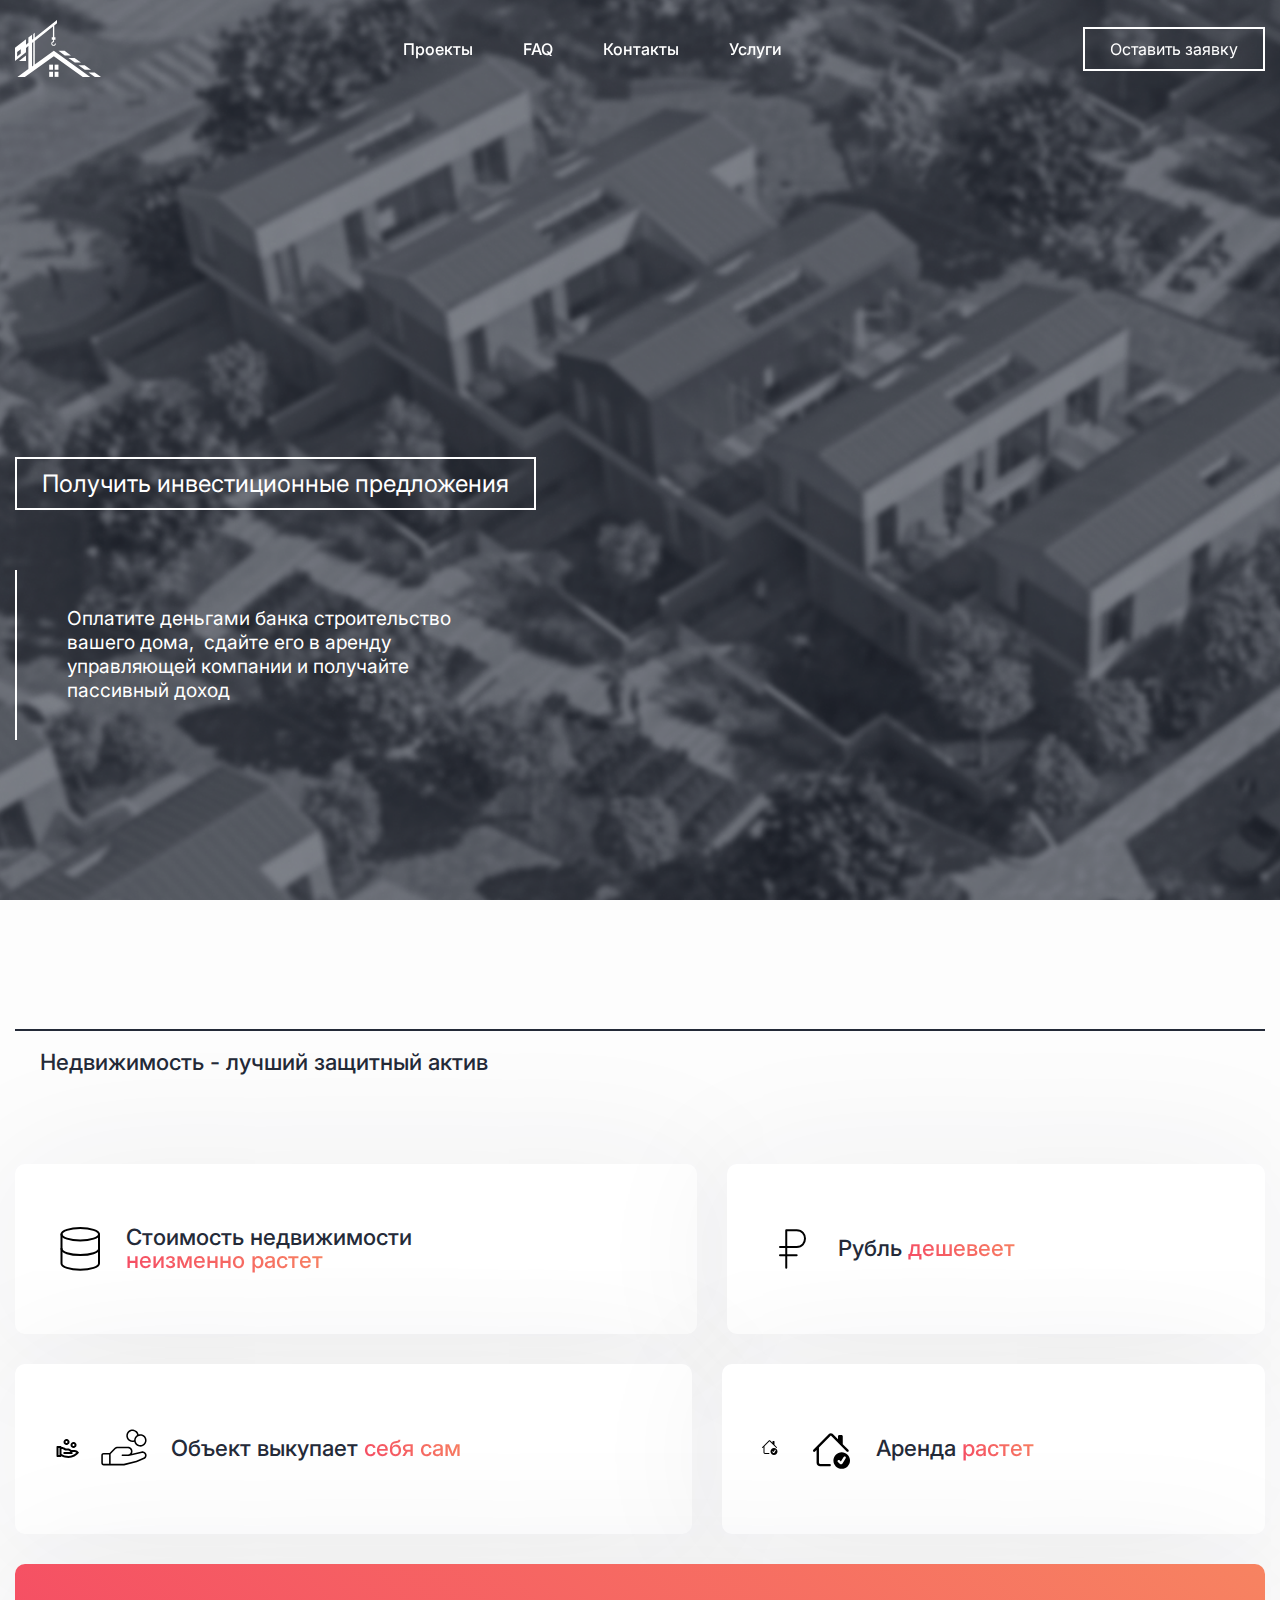
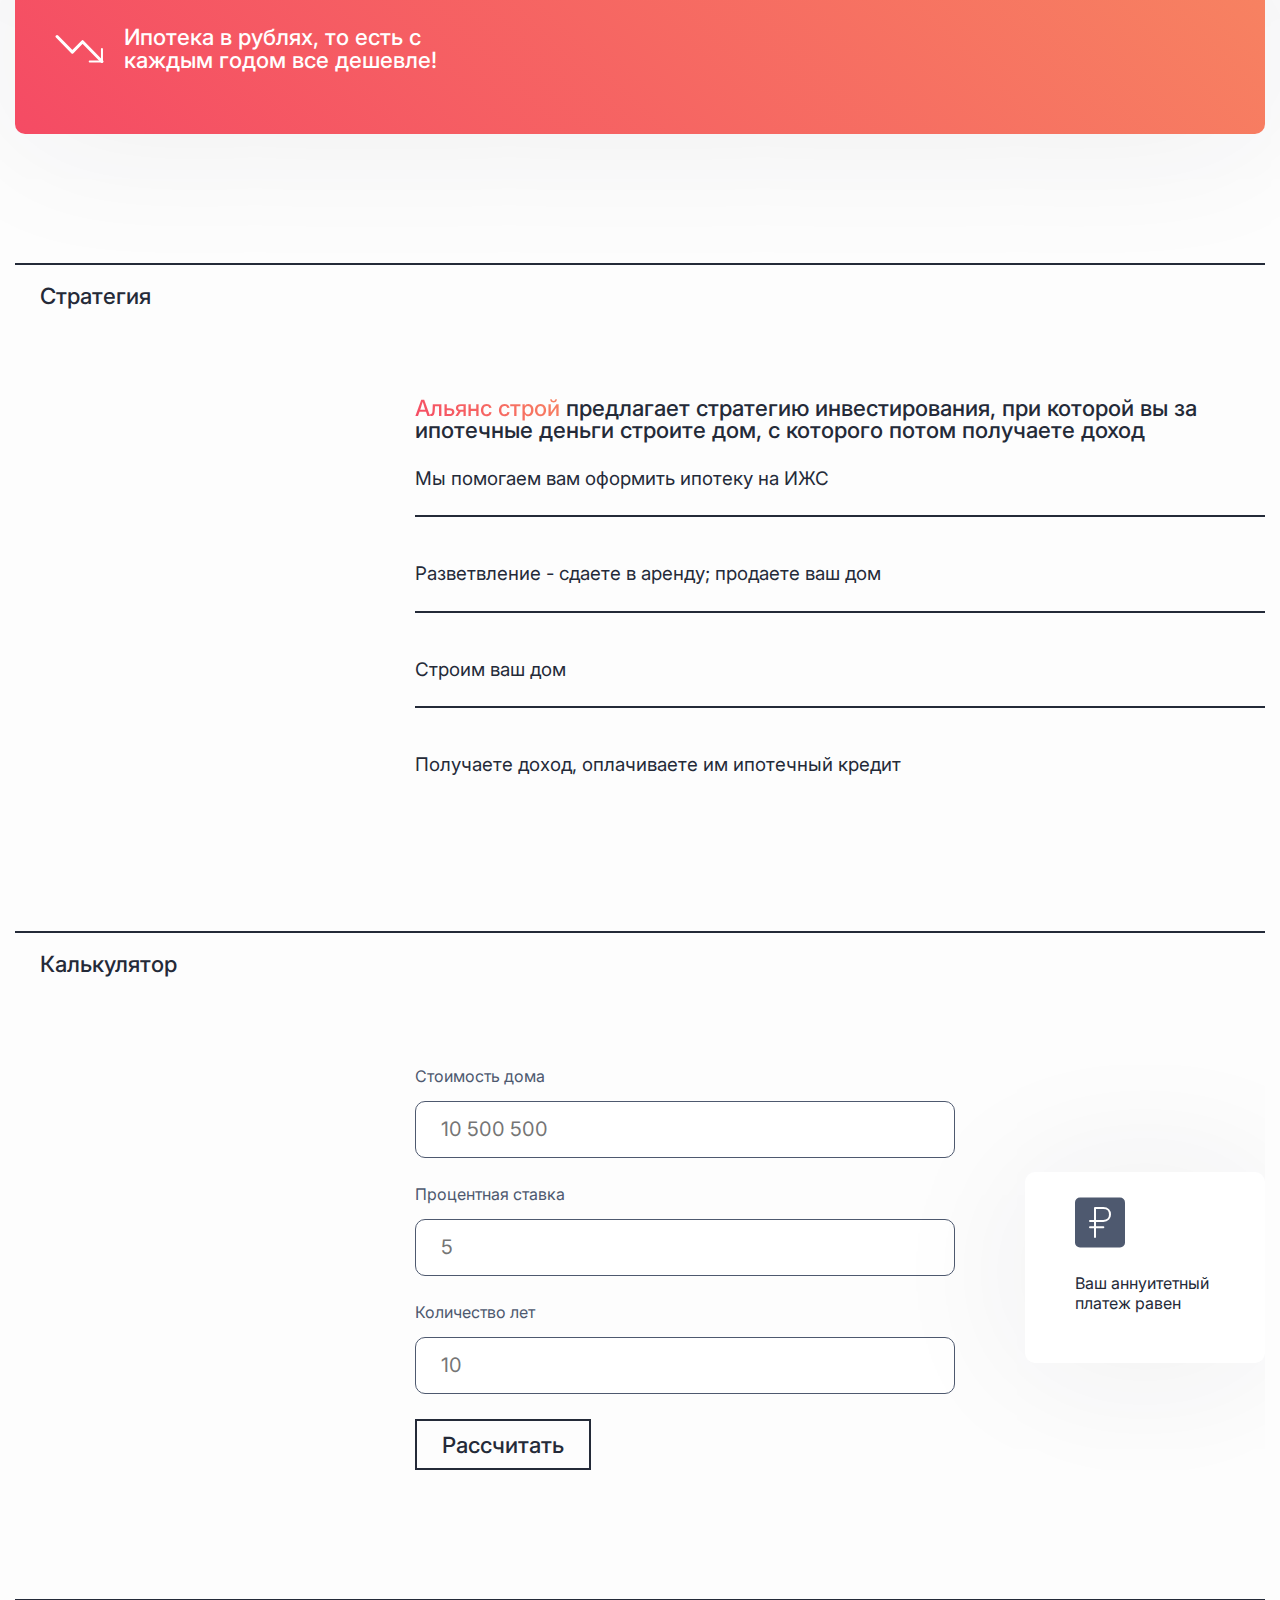
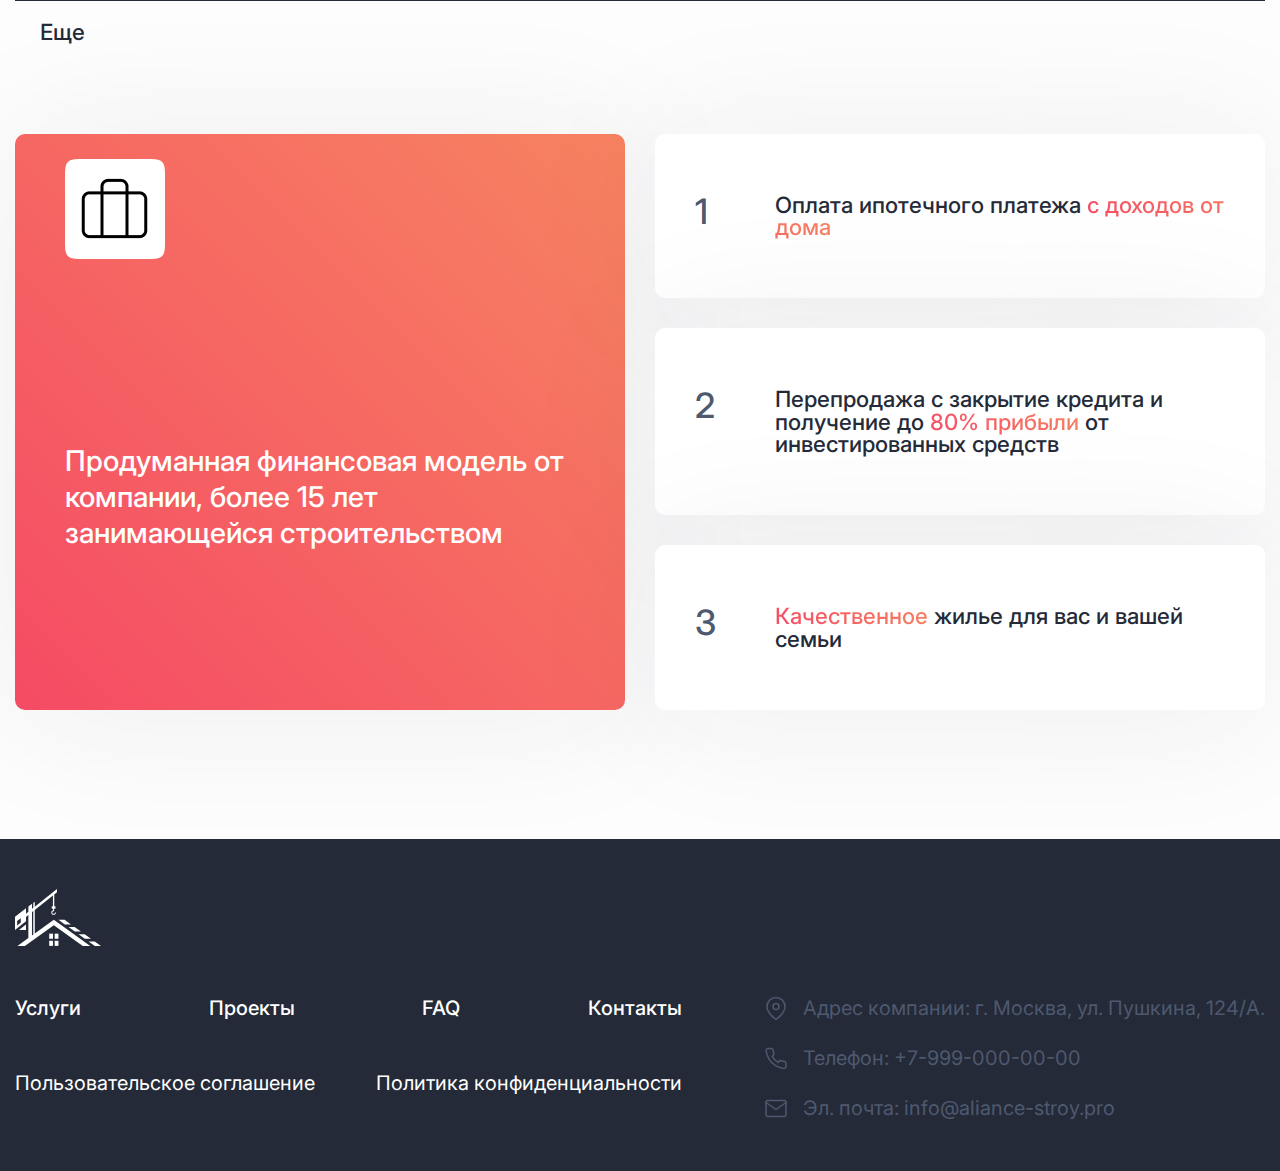
==== investment.html @ 96651485 "Add files via upload" ====
<!DOCTYPE html>
<html lang="ru">

<head>
	<title>Investment</title>
	<meta charset="UTF-8">
	<meta name="format-detection" content="telephone=no">
	<link rel="stylesheet" href="css/style.min.css?_v=20230731133526">
	<meta name="viewport" content="width=device-width, initial-scale=1.0">
</head>

<body>
	<div class="wrapper">
		<header data-scroll="60" data-scroll-show class="header">
			<div class="header__container">
				<a href="index.html" class="header__logo">
					<img class="logo-light" src="img/logo.svg" alt="logo">
					<img hidden src="img/logo-dark.svg" alt="logo" class="logo-dark">
				</a>
				<div class="header__menu menu">
					<nav class="menu__body">
						<ul class="menu__list">
							<li class="menu__item"><a href="projects.html" class="menu__link">проекты</a>
							</li>
							<li class="menu__item"><a data-goto-header data-goto=".barriers" href="#" class="menu__link">FAQ</a></li>
							<li class="menu__item"><a data-goto-header data-goto=".contacts__wrapper" href="#" class="menu__link">контакты</a></li>
							<li class="menu__item"><a data-goto-header data-goto=".services" href="#" class="menu__link">услуги</a></li>
						</ul>
					</nav>
				</div>
				<button data-goto-header data-goto=".contacts__wrapper" type="button" class="header__button button">Оставить заявку</button>
			</div>
		</header>
		<main class="page">
			<section data-fullscreen class="hero">
				<div class="hero__container">
					<div class="hero__buttons">
						<button type="button" class="hero__button button button_size">Получить инвестиционные
							предложения</button>
					</div>
					<div class="hero__info">
						<p animation-opacity data-watch class="hero__description">
							Оплатите деньгами банка строительство вашего дома,  сдайте его в аренду управляющей компании и
							получайте пассивный доход
						</p>
					</div>
				</div>
			</section>
			<section class="investment-best">
				<div class="investment-best__container">
					<h3 class="investment-best__label label">Недвижимость - лучший защитный актив</h3>
					<div class="investment-best__items">
						<div class="investment-best__item">
							<div class="investment-best__icon">
								<img src="img/icons/investment/database.svg" alt="icon">
							</div>
							<div class="investment-best__name">
								Стоимость недвижимости <span>неизменно растет</span>
							</div>
						</div>
						<div class="investment-best__item">
							<div class="investment-best__icon">
								<img src="img/icons/investment/ruble.svg" alt="icon">
							</div>
							<div class="investment-best__name">
								Рубль <span>дешевеет</span>
							</div>
						</div>
						<div class="investment-best__item">
							<div class="investment-best__icon">
								<img src="img/icons/investment/01.svg" alt="icon">
							</div>
							<div class="investment-best__icon">
								<img src="img/icons/investment/02.svg" alt="icon">
							</div>
							<div class="investment-best__name">
								Объект выкупает <span>себя сам</span>
							</div>
						</div>
						<div class="investment-best__item">
							<div class="investment-best__icon">
								<img src="img/icons/investment/03.svg" alt="icon">
							</div>
							<div class="investment-best__icon">
								<img src="img/icons/investment/04.svg" alt="icon">
							</div>
							<div class="investment-best__name">
								Аренда <span>растет</span>
							</div>
						</div>
						<div class="investment-best__item">
							<div class="investment-best__icon">
								<img src="img/icons/investment/05.svg" alt="icon">
							</div>
							<div class="investment-best__name investment-best__name_color">
								Ипотека в рублях, то есть с каждым годом все дешевле!
							</div>
						</div>
					</div>
				</div>
			</section>
			<section class="investment-strategy">
				<div class="investment-strategy__container">
					<h3 class="investment-strategy__label label">Стратегия</h3>
					<div class="investment-strategy__wrapper">
						<div class="investment-strategy__header">
							<span>Альянс строй</span> предлагает стратегию инвестирования, при которой вы за ипотечные деньги
							строите дом, с которого потом
							получаете доход
						</div>
						<ul class="investment-strategy__list">
							<li class="investment-strategy__item">Мы помогаем вам оформить ипотеку на ИЖС</li>
							<li class="investment-strategy__item">Разветвление - сдаете в аренду; продаете ваш дом</li>
							<li class="investment-strategy__item">Строим ваш дом</li>
							<li class="investment-strategy__item">Получаете доход, оплачиваете им ипотечный кредит</li>
						</ul>
					</div>
				</div>
			</section>
			<section class="investement-calculator">
				<div class="investement-calculator__container">
					<h3 class="investement-calculator__label label">
						Калькулятор
					</h3>
					<div class="investement-calculator__wrapper">
						<form action="#" class="investement-calculator__form">
							<div class="investement-calculator__line">
								<label for="total-price" class="investement-calculator__label-form">Стоимость дома</label>
								<input id="total-price" autocomplete="off" type="text" name="form[]" data-error="Ошибка" placeholder="10 500 500" class="input">
							</div>
							<div class="investement-calculator__line">
								<label for="percentage-rate" class="investement-calculator__label-form">Процентная ставка</label>
								<input id="percentage-rate" autocomplete="off" type="text" name="form[]" data-error="Ошибка" placeholder="5" class="input">
							</div>
							<div class="investement-calculator__line">
								<label for="number-of-years" class="investement-calculator__label-form">Количество лет</label>
								<input id="number-of-years" autocomplete="off" type="text" name="form[]" data-error="Ошибка" placeholder="10" class="input">
							</div>
							<button type="button" class="investement-calculator__button form-contacts__button">Рассчитать</button>
						</form>
						<div class="investement-calculator__result">
							<div class="investement-calculator__icon">
								<img src="img/icons/investment/ruble-cal.svg" alt="icon">
							</div>
							<p class="investement-calculator__text">
								Ваш аннуитетный платеж равен
							</p>
							<div class="investement-calculator__count">

							</div>
						</div>
					</div>
				</div>
			</section>
			<section class="investment-more">
				<div class="investment-more__container">
					<h3 class="investment-more__label label">Еще</h3>
					<div class="investment-more__items">
						<div class="investment-more__info">
							<div class="investment-more__icon">
								<img src="img/icons/investment/more.png" alt="icon">
							</div>
							<div class="investment-more__header">
								Продуманная финансовая модель от компании, более 15 лет занимающейся строительством
							</div>
						</div>
						<ul class="investment-more__list">
							<li>
								<div class="investment-more__count">1</div>
								<div class="investment-more__name">
									Оплата ипотечного платежа <span>с доходов от дома</span>
								</div>
							</li>
							<li>
								<div class="investment-more__count">2</div>
								<div class="investment-more__name">
									Перепродажа с закрытие кредита и получение до <span>80% прибыли</span> от инвестированных
									средств
								</div>
							</li>
							<li>
								<div class="investment-more__count">3</div>
								<div class="investment-more__name">
									<span>Качественное</span> жилье для вас и вашей семьи
								</div>
							</li>
						</ul>
					</div>
				</div>
			</section>
		</main>
		<footer class="footer">
			<div class="footer__container">
				<a href="index.html" class="footer__logo">
					<img src="img/logo.svg" alt="icon">
				</a>
				<div class="footer__items">
					<nav class="footer__menu">
						<ul class="footer__list">
							<li class="footer__item">
								<a data-goto-header data-goto=".services" href="#" class="footer__link">Услуги</a>
							</li>
							<li class="footer__item">
								<a href="projects.html" class="footer__link">Проекты</a>
							</li>
							<li class="footer__item">
								<a data-goto-header data-goto=".barriers" href="#" class="footer__link">FAQ</a>
							</li>
							<li class="footer__item">
								<a data-goto-header data-goto=".contacts__wrapper" href="#" class="footer__link">Контакты</a>
							</li>
						</ul>
						<div class="footer__info">
							<a href="#" class="footer__user-agreement">
								Пользовательское соглашение
							</a>
							<a href="#" class="footer__privacy-policy">
								Политика конфиденциальности
							</a>
						</div>
					</nav>
					<div class="footer__actions actions-footer">
						<div class="actions-footer__item">
							<div class="actions-footer__icon">
								<img src="img/icons/map.svg" alt="icon">
							</div>
							<a href="#" class="actions-footer__link">
								Адрес компании: г. Москва, ул. Пушкина, 124/А.
							</a>
						</div>
						<div class="actions-footer__item">
							<div class="actions-footer__icon">
								<img src="img/icons/phone.svg" alt="icon">
							</div>
							<a href="tel:+79990000000" class="actions-footer__link">
								Телефон: +7-999-000-00-00
							</a>
						</div>
						<div class="actions-footer__item">
							<div class="actions-footer__icon">
								<img src="img/icons/mail.svg" alt="icon">
							</div>
							<a href="mailto:info@aliance-stroy.pro" class="actions-footer__link">
								Эл. почта: info@aliance-stroy.pro
							</a>
						</div>
					</div>
				</div>
			</div>
		</footer>
	</div>
	<div id="form-message" aria-hidden="true" class="popup popup_thanks">
		<div class="popup__wrapper">
			<div class="popup__content">
				<button data-close type="button" class="popup__close"></button>
				<div class="popup__text">
					Заявка отправлена, <br> мы с вами свяжемся!
				</div>
				<div class="popup__button">
					<a href="index.html" class="button button_thanks">отлично</a>
				</div>
			</div>
		</div>
	</div>
	<script src="js/app.min.js?_v=20230731133526"></script>
</body>

</html>
---- css/style.min.css ----
@charset "UTF-8";@import url(https://fonts.googleapis.com/css?family=Inter:regular,500,600,700&display=swap);*{padding:0;margin:0;border:0}*,:after,:before{-webkit-box-sizing:border-box;box-sizing:border-box}body,html{height:100%;min-width:320px}body{color:#242a38;line-height:1;font-family:Inter;font-size:1.25rem;-ms-text-size-adjust:100%;-moz-text-size-adjust:100%;-webkit-text-size-adjust:100%;-webkit-font-smoothing:antialiased;-moz-osx-font-smoothing:grayscale}button,input,textarea{font-family:Inter;font-size:inherit}button{cursor:pointer;color:inherit;background-color:inherit}a{color:inherit;text-decoration:none}a:visited{text-decoration:none}a:hover{text-decoration:none}ul li{list-style:none}img{vertical-align:top}h1,h2,h3,h4,h5,h6{font-weight:inherit;font-size:inherit}.lock body{overflow:hidden;-ms-touch-action:none;touch-action:none;-ms-scroll-chaining:none;overscroll-behavior:none}.wrapper{min-height:100%;display:-webkit-box;display:-ms-flexbox;display:flex;-webkit-box-orient:vertical;-webkit-box-direction:normal;-ms-flex-direction:column;flex-direction:column;overflow:hidden}.wrapper>main{-webkit-box-flex:1;-ms-flex:1 1 auto;flex:1 1 auto}.wrapper>*{min-width:0}[class*=__container]{max-width:95.75rem;margin:0 auto;padding:0 .9375rem}input[type=email],input[type=tel],input[type=text],textarea{-webkit-appearance:none;-moz-appearance:none;appearance:none}.input{padding:15px 25px;width:100%;display:block;border-radius:10px;border:1px solid var(--sub,#4e596f);color:inherit;font-size:20px;line-height:125%}.input._form-error{border:1px solid #ff4500}.input:focus{outline:0}textarea.input{resize:none;padding:0 0}.form__error{padding-top:4px;font-size:14px;color:#ff4500}body::after{content:"";background-color:rgba(0,0,0,.5);position:fixed;width:100%;height:100%;top:0;left:0;opacity:0;-webkit-transition:opacity .8s ease 0s;transition:opacity .8s ease 0s;pointer-events:none;z-index:149}.popup-show body::after{opacity:1}.popup{position:fixed;top:0;left:0;bottom:0;right:0;padding:30px 10px;-webkit-transition:visibility .8s ease 0s;transition:visibility .8s ease 0s;visibility:hidden;pointer-events:none}.popup_show{z-index:150;visibility:visible;overflow:auto;pointer-events:auto}.popup_show .popup__content{visibility:visible;-webkit-transform:scale(1);-ms-transform:scale(1);transform:scale(1)}.popup__wrapper{display:-webkit-box;display:-ms-flexbox;display:flex;-webkit-box-orient:vertical;-webkit-box-direction:normal;-ms-flex-direction:column;flex-direction:column;-webkit-box-align:center;-ms-flex-align:center;align-items:center;min-height:100%;-webkit-box-flex:1;-ms-flex:1 1 auto;flex:1 1 auto;width:100%;display:flex;-webkit-box-pack:center;-ms-flex-pack:center;justify-content:center;align-items:center}.popup__content{visibility:hidden;-webkit-transform:scale(0);-ms-transform:scale(0);transform:scale(0);-webkit-transition:-webkit-transform .3s ease 0s;transition:-webkit-transform .3s ease 0s;transition:transform .3s ease 0s;transition:transform .3s ease 0s,-webkit-transform .3s ease 0s;background-color:#242a38;padding:20px;width:100%;max-width:600px;border-radius:20px}.lock .popup__content{visibility:visible}.popup__text{font-size:24px;color:#fff;text-align:center;margin-bottom:30px}.popup__button{text-align:center}[data-fullscreen]{min-height:100vh}.touch [data-fullscreen]{min-height:calc(var(--vh,1vh) * 100)}[class*=-ibg]{position:relative}[class*=-ibg] img{position:absolute;width:100%;height:100%;top:0;left:0;-o-object-fit:cover;object-fit:cover}[class*=-ibg_contain] img{-o-object-fit:contain;object-fit:contain}.button{color:#fff;font-size:1rem;padding:.625rem 1.5625rem;border:2px solid #fff;display:inline-block}.wrapper_projects .button{border:2px solid #242a38;color:#242a38}.button_size{font-size:1.5rem}.label{border-top:.125rem solid #242a38;padding:1.25rem 1.5625rem;font-weight:500}.label_no-line{border:none}.page_projects{padding-top:150px}[animation]{opacity:0;-webkit-transform:translate(0,100%);-ms-transform:translate(0,100%);transform:translate(0,100%);-webkit-transition:all 1s ease 0s;transition:all 1s ease 0s}[animation]._watcher-view{opacity:1;-webkit-transform:translate(0,0);-ms-transform:translate(0,0);transform:translate(0,0)}[animation-o]{opacity:0;-webkit-transition:all 1s ease .5s;transition:all 1s ease .5s}[animation-o]._watcher-view{opacity:1}.header{padding:1.25rem 0;position:fixed;top:0;z-index:100;left:0;width:100%;min-height:6.25rem}.wrapper_projects .header{background-color:#fff;color:#242a38}.wrapper_projects .header .logo-dark{display:block}.wrapper_projects .header .logo-light{display:none}.header._header-scroll{background-color:rgba(51,51,51,.679);color:#fff}.wrapper_projects .header._header-scroll{background-color:#fff}.header__container{display:-webkit-box;display:-ms-flexbox;display:flex;-webkit-box-align:center;-ms-flex-align:center;align-items:center;-webkit-column-gap:15px;-moz-column-gap:15px;column-gap:15px}.header__menu{-webkit-box-flex:1;-ms-flex-positive:1;flex-grow:1}.menu__list{display:-webkit-box;display:-ms-flexbox;display:flex;-webkit-box-pack:center;-ms-flex-pack:center;justify-content:center;text-transform:capitalize;-webkit-column-gap:3.125rem;-moz-column-gap:3.125rem;column-gap:3.125rem;row-gap:1.25rem;-ms-flex-wrap:wrap;flex-wrap:wrap}.menu__link{font-size:1rem;font-weight:500;line-height:1.21;color:#fff;position:relative;overflow:hidden}.wrapper_projects .menu__link{color:#242a38}.wrapper_projects .menu__link::after{content:"";background-color:#242a38}.menu__link::after{content:"";position:absolute;bottom:-3px;left:50%;width:0%;height:.125rem;background-color:#fff;-webkit-transition:all .5s ease 0s;transition:all .5s ease 0s}.footer{background-color:#242a38;padding:3.125rem 0}.footer__logo{display:inline-block;margin-bottom:3.125rem}.footer__list{display:-webkit-box;display:-ms-flexbox;display:flex;-webkit-box-pack:justify;-ms-flex-pack:justify;justify-content:space-between;gap:3.125rem}.footer__list:not(:last-child){margin-bottom:3.125rem}.footer__link{color:#fff;font-size:1.25rem;font-weight:500;line-height:125%;position:relative;overflow:hidden}.footer__link::after{content:"";position:absolute;bottom:-3px;left:50%;width:0%;height:.125rem;background-color:#fff;-webkit-transition:all .5s ease 0s;transition:all .5s ease 0s}.footer__info{display:-webkit-box;display:-ms-flexbox;display:flex;-webkit-box-pack:justify;-ms-flex-pack:justify;justify-content:space-between}.footer__privacy-policy,.footer__user-agreement{display:inline-block;color:#fff;font-size:1.25rem;line-height:125%}.actions-footer__item{display:-webkit-box;display:-ms-flexbox;display:flex;-webkit-box-align:center;-ms-flex-align:center;align-items:center;gap:15px}.actions-footer__item:not(:last-child){margin-bottom:1.5625rem}.actions-footer__link{color:#4e596f;font-size:1.25rem;font-weight:400;line-height:125%;-webkit-transition:all .5s ease 0s;transition:all .5s ease 0s}.hero{background:url(../img/main-bg.png) center/cover no-repeat;display:-webkit-box;display:-ms-flexbox;display:flex;-webkit-box-orient:vertical;-webkit-box-direction:normal;-ms-flex-direction:column;flex-direction:column;-webkit-box-align:end;-ms-flex-align:end;align-items:flex-end;-webkit-box-pack:end;-ms-flex-pack:end;justify-content:flex-end;padding:10rem 0}.hero__container{min-height:100%;width:100%}.hero__buttons{display:-webkit-box;display:-ms-flexbox;display:flex;gap:3.125rem}.hero__buttons:not(:last-child){margin-bottom:3.75rem}.hero__info{display:-webkit-box;display:-ms-flexbox;display:flex;-webkit-box-align:center;-ms-flex-align:center;align-items:center;gap:3.125rem}.hero__title{color:#fff;line-height:125%}.hero__description{color:#fff;line-height:125%;border-left:.125rem solid #fff}.services__label:not(:last-child){margin-bottom:6.25rem}.services__icon img{width:3.125rem;height:3.125rem;-o-object-fit:cover;object-fit:cover}.services__items{display:-ms-grid;display:grid;-ms-grid-columns:(45%)[2];grid-template-columns:repeat(2,45%);-ms-flex-wrap:wrap;flex-wrap:wrap;-webkit-box-pack:justify;-ms-flex-pack:justify;justify-content:space-between;row-gap:3.75rem;-webkit-column-gap:1.25rem;-moz-column-gap:1.25rem;column-gap:1.25rem}.services__item{display:-webkit-box;display:-ms-flexbox;display:flex;gap:3.125rem;padding:1.5625rem 0}.services__item:nth-child(1){border-top:none}.services__subtitle{font-weight:500;line-height:125%}.services__subtitle:not(:last-child){margin-bottom:1.25rem}.services__subtitle span{background:var(--main-linear,linear-gradient(45deg,#f54b64 0,#f78361 100%));background-clip:text;-webkit-background-clip:text;-webkit-text-fill-color:transparent}.services__name{line-height:125%}.services__name:not(:last-child){margin-bottom:.9375rem}.advantages{background:#fdfdfd}.advantages__label:not(:last-child){margin-bottom:3.125rem}.advantages__wrapper{display:-webkit-box;display:-ms-flexbox;display:flex;gap:2.5rem}.advantages__items{display:-ms-grid;display:grid;-ms-grid-columns:(1fr)[3];grid-template-columns:repeat(3,1fr);-webkit-column-gap:2.5rem;-moz-column-gap:2.5rem;column-gap:2.5rem;row-gap:1.5625rem}.advantages__item{border-radius:10px;overflow:hidden;padding:1.5625rem 2.5rem}.advantages__item:nth-child(even){background:url(../img/bg-2.png) center/cover no-repeat}.advantages__item:nth-child(odd){background:#fff;-webkit-box-shadow:rgba(149,157,165,.2) 0 8px 24px;box-shadow:rgba(149,157,165,.2) 0 8px 24px}.advantages__item_bg{background:#fff}.advantages__item_bg .advantages__text{color:inherit}.advantages__item_bg .advantages__subtitle{color:inherit}.advantages__item_bg .advantages__type{color:inherit;border:.125rem solid #4e596f}.advantages__header:not(:last-child){margin-bottom:1.5625rem}.advantages__type{display:inline-block;padding:.625rem 1.5625rem;color:#fff;font-size:1rem;overflow:hidden;border-radius:.625rem;border:.125rem solid #fff;font-weight:500}.advantages__type:not(:last-child){margin-bottom:1.5625rem}.advantages__subtitle{color:#eeeff1;font-weight:500;line-height:125%}.advantages__subtitle span{background:var(--main-linear,linear-gradient(45deg,#f54b64 0,#f78361 100%));background-clip:text;-webkit-background-clip:text;-webkit-text-fill-color:transparent}.advantages__subtitle:not(:last-child){margin-bottom:1.5625rem}.advantages__text{color:#eeeff1;font-weight:500;line-height:125%}.projects{padding-top:3.125rem}.projects__top{border-top:.125rem solid #242a38;display:-webkit-box;display:-ms-flexbox;display:flex;-webkit-box-pack:justify;-ms-flex-pack:justify;justify-content:space-between;-webkit-box-align:center;-ms-flex-align:center;align-items:center}.projects__top:not(:last-child){margin-bottom:70px}.projects__controll{display:-webkit-box;display:-ms-flexbox;display:flex;gap:20px}.projects__slider{overflow:visible!important}.projects__wrapper{min-height:580px}.projects__slide{height:100%;background:url(../img/bg-2.png) center/cover no-repeat;padding:75px 50px;display:-webkit-box;display:-ms-flexbox;display:flex;-webkit-box-orient:vertical;-webkit-box-direction:normal;-ms-flex-direction:column;flex-direction:column;-webkit-box-pack:end;-ms-flex-pack:end;justify-content:flex-end}.slide-projects{border-radius:10px}.slide-projects__top{display:-webkit-box;display:-ms-flexbox;display:flex;-webkit-box-align:center;-ms-flex-align:center;align-items:center;gap:1.5625rem}.slide-projects__top:not(:last-child){margin-bottom:25px}.slide-projects__status{border-radius:10px;padding:15px 25px;background:#fff;display:-webkit-inline-box;display:-ms-inline-flexbox;display:inline-flex;gap:15px;-webkit-box-align:center;-ms-flex-align:center;align-items:center}.slide-projects__link{border-radius:10px;background:#fff;padding:15px}.slide-projects__subtitle{color:#fff;font-size:40px;font-weight:500;line-height:125%}.slide-projects__subtitle:not(:last-child){margin-bottom:25px}.slide-projects__subtitle span{background:var(--main-linear,linear-gradient(45deg,#f54b64 0,#f78361 100%));background-clip:text;-webkit-background-clip:text;-webkit-text-fill-color:transparent}.slide-projects__text{color:#fff;font-weight:500;line-height:125%;max-width:53rem}.reviews__top{display:-webkit-box;display:-ms-flexbox;display:flex;-webkit-box-align:center;-ms-flex-align:center;align-items:center;-webkit-box-pack:justify;-ms-flex-pack:justify;justify-content:space-between}.reviews__top:not(:last-child){margin-bottom:70px}.reviews__controll{display:-webkit-box;display:-ms-flexbox;display:flex;gap:1.25rem}.reviews__slider{overflow:visible!important}.reviews__slide{display:-webkit-box;display:-ms-flexbox;display:flex;gap:25px}.reviews__name{font-weight:500;line-height:125%}.reviews__name:not(:last-child){margin-bottom:25px}.reviews__name span{background:var(--main-linear,linear-gradient(45deg,#f54b64 0,#f78361 100%));background-clip:text;-webkit-background-clip:text;-webkit-text-fill-color:transparent}.reviews__text{line-height:125%}.barriers{padding-top:50px;background-color:#fafafa}.barriers__label:not(:last-child){margin-bottom:35px}.barriers__items{display:-ms-grid;display:grid;-ms-grid-columns:59% 1fr;grid-template-columns:59% 1fr;gap:3.125rem}.barriers__items:not(:last-child){margin-bottom:50px}.barriers__item{-webkit-transition:all .5s ease 0s;transition:all .5s ease 0s;padding:3.125rem 1.5625rem;border-radius:10px;background:#fff;-webkit-box-shadow:0 4px 150px 0 rgba(36,42,56,.07);box-shadow:0 4px 150px 0 rgba(36,42,56,.07);background-color:#fff}.barriers__solo{width:100%;-webkit-transition:all .5s ease 0s;transition:all .5s ease 0s;padding:3.125rem;border-radius:10px;background:#fff;background-color:#fff;display:-webkit-inline-box;display:-ms-inline-flexbox;display:inline-flex;-webkit-box-align:start;-ms-flex-align:start;align-items:flex-start;gap:50px}.barriers__solo:not(:last-child){margin-bottom:50px}.barriers__solo .barriers__icon{margin-bottom:0!important}.barriers__solo .barriers__text{max-width:1000px}.barriers__icon{display:inline-block;padding:10px;border-radius:10px}.barriers__icon_1{background:var(--main-linear,linear-gradient(45deg,#f54b64 0,#f78361 100%))}.barriers__icon_2{background:#4e596f}.barriers__icon_3{background:#4e596f}.barriers__icon:not(:last-child){margin-bottom:50px}.barriers__subtitle{font-weight:500;line-height:125%}.barriers__subtitle:not(:last-child){margin-bottom:25px}.barriers__subtitle span{background:var(--main-linear,linear-gradient(45deg,#f54b64 0,#f78361 100%));background-clip:text;-webkit-background-clip:text;-webkit-text-fill-color:transparent}.barriers__text{font-weight:400;line-height:125%}.callback-barriers{-webkit-transition:all .5s ease 0s;transition:all .5s ease 0s;border-radius:10px;background:var(--main-linear,linear-gradient(45deg,#f54b64 0,#f78361 100%));-webkit-box-shadow:0 4px 150px 0 rgba(36,42,56,.07);box-shadow:0 4px 150px 0 rgba(36,42,56,.07);padding:50px}.callback-barriers__button{padding:10px 25px;background-color:#fff;color:#4e596f;font-weight:500;border:1px solid transparent;-webkit-transition:all .5s ease 0s;transition:all .5s ease 0s}.callback-barriers__subtitle{color:#fff;font-size:40px;font-weight:500;line-height:125%}.callback-barriers__subtitle:not(:last-child){margin-bottom:20px}.callback-barriers__text{color:#fff;line-height:125%}.callback-barriers__text:not(:last-child){margin-bottom:50px}.contacts{padding-top:50px}.contacts iframe:not(:last-child){margin-bottom:50px}.contacts__label:not(:last-child){margin-bottom:50px}.contacts__message{line-height:125%}.contacts__message:not(:last-child){margin-bottom:50px}.contacts__wrapper{display:-webkit-box;display:-ms-flexbox;display:flex;gap:50px}.form-contacts__line{display:-webkit-box;display:-ms-flexbox;display:flex;-webkit-box-orient:vertical;-webkit-box-direction:normal;-ms-flex-direction:column;flex-direction:column}.form-contacts__line:not(:last-child){margin-bottom:25px}.form-contacts__label{cursor:pointer;display:inline-block;color:#4e596f;font-size:1rem;line-height:125%}.form-contacts__label:not(:last-child){margin-bottom:15px}.form-contacts__button{color:var(--main,#242a38);font-weight:500;border:2px solid var(--main,#242a38);padding:10px 25px;-webkit-transition:all .5s ease 0s;transition:all .5s ease 0s}.contacts__item{display:-webkit-box;display:-ms-flexbox;display:flex;-webkit-box-align:center;-ms-flex-align:center;align-items:center;gap:15px}.contacts__item:not(:last-child){margin-bottom:55px}.contacts__item a,.contacts__item span{color:var(--sub,#4e596f);line-height:125%}.projects-info__label:not(:last-child){margin-bottom:70px}.projects-info__items{display:-ms-grid;display:grid;-ms-grid-columns:(400px)[3];grid-template-columns:repeat(3,400px);gap:1.5625rem;-webkit-box-align:center;-ms-flex-align:center;align-items:center}.projects-info__item{border-radius:10px;border:1px solid var(--sub,#4e596f);display:-webkit-box;display:-ms-flexbox;display:flex;-webkit-box-align:center;-ms-flex-align:center;align-items:center;padding:15px 25px;gap:.9375rem}.projects-info__item span{line-height:125%}.projects-technical__label:not(:last-child){margin-bottom:70px}.projects-technical__list{display:-ms-grid;display:grid;-ms-grid-columns:(1fr)[3];grid-template-columns:repeat(3,1fr)}.projects-technical__item{color:var(--main,#242a38);line-height:125%}.projects-technical__item:not(:last-child){margin-bottom:25px}.project-info__label:not(:last-child){margin-bottom:30px}.project-info__text{max-width:53.125rem;margin-left:auto;color:#242a38;line-height:125%}.project-photo__label:not(:last-child){margin-bottom:35px}.project-photo__image img{max-width:100%;-o-object-fit:cover;object-fit:cover}.project-photo__image:not(:last-child){margin-bottom:50px}.investment-best{background-color:#fdfdfd}.investment-best__label:not(:last-child){margin-bottom:70px}.investment-best__items{display:-webkit-box;display:-ms-flexbox;display:flex;-webkit-box-pack:center;-ms-flex-pack:center;justify-content:center;-ms-flex-wrap:wrap;flex-wrap:wrap;gap:1.875rem}.investment-best__item{-webkit-box-flex:1;-ms-flex-positive:1;flex-grow:1;display:-webkit-box;display:-ms-flexbox;display:flex;-webkit-box-align:center;-ms-flex-align:center;align-items:center;-webkit-column-gap:1.25rem;-moz-column-gap:1.25rem;column-gap:1.25rem;padding:3.75rem 2.5rem;border-radius:10px;background:#fff;-webkit-box-shadow:0 4px 150px 0 rgba(36,42,56,.07);box-shadow:0 4px 150px 0 rgba(36,42,56,.07)}.investment-best__item:last-child{border-radius:10px;background:var(--main-linear,linear-gradient(45deg,#f54b64 0,#f78361 100%));-webkit-box-shadow:0 4px 150px 0 rgba(36,42,56,.07);box-shadow:0 4px 150px 0 rgba(36,42,56,.07)}.investment-best__name{font-weight:500;max-width:20rem}.investment-best__name_color{color:#fff}.investment-best__name span{background:var(--main-linear,linear-gradient(45deg,#f54b64 0,#f78361 100%));background-clip:text;-webkit-background-clip:text;-webkit-text-fill-color:transparent}.investment-strategy{background-color:#fdfdfd}.investment-strategy__label:not(:last-child){margin-bottom:70px}.investment-strategy__wrapper{max-width:53.125rem;margin-left:auto}.investment-strategy__header{font-weight:500}.investment-strategy__header span{background:var(--main-linear,linear-gradient(45deg,#f54b64 0,#f78361 100%));background-clip:text;-webkit-background-clip:text;-webkit-text-fill-color:transparent}.investment-strategy__list{display:-ms-grid;display:grid;gap:1.25rem}.investment-strategy__item{line-height:125%;line-height:125%;padding:1.5625rem 0}.investment-strategy__item:not(:last-child){border-bottom:2px solid var(--main,#242a38)}.investment-more{background-color:#fdfdfd}.investment-more__label:not(:last-child){margin-bottom:70px}.investment-more__items{display:-ms-grid;display:grid;-ms-grid-columns:(1fr)[2];grid-template-columns:repeat(2,1fr);gap:1.875rem}.investment-more__info{display:-ms-grid;display:grid;gap:3.125rem;border-radius:10px;background:var(--main-linear,linear-gradient(45deg,#f54b64 0,#f78361 100%));-webkit-box-shadow:0 4px 150px 0 rgba(36,42,56,.07);box-shadow:0 4px 150px 0 rgba(36,42,56,.07);padding:25px 50px}.investment-more__header{color:#fff;font-weight:500;line-height:125%}.investment-more__list li{border-radius:10px;background:#fff;display:-ms-grid;display:grid;gap:3.125rem;-ms-grid-columns:30px 1fr;grid-template-columns:30px 1fr;-webkit-box-shadow:0 4px 150px 0 rgba(36,42,56,.07);box-shadow:0 4px 150px 0 rgba(36,42,56,.07);padding:3.75rem 2.5rem}.investment-more__list li:not(:last-child){margin-bottom:30px}.investment-more__count{color:var(--sub,#4e596f);font-weight:500}.investment-more__name{font-weight:500}.investment-more__name span{background:var(--main-linear,linear-gradient(45deg,#f54b64 0,#f78361 100%));background-clip:text;-webkit-background-clip:text;-webkit-text-fill-color:transparent}.investement-calculator{background-color:#fdfdfd}.investement-calculator__label:not(:last-child){margin-bottom:4.375rem}.investement-calculator__label-form{color:#4e596f;display:inline-block;font-size:1rem;cursor:pointer;line-height:125%}.investement-calculator__label-form:not(:last-child){margin-bottom:15px}.investement-calculator__wrapper{max-width:53.125rem;margin-left:auto;overflow:hidden;display:-ms-grid;display:grid;-webkit-box-align:center;-ms-flex-align:center;align-items:center;gap:4.375rem;-ms-grid-columns:1fr 15rem;grid-template-columns:1fr 15rem}.investement-calculator__line:not(:last-child){margin-bottom:25px}.investement-calculator__result{display:-ms-grid;display:grid;gap:25px;border-radius:10px;background:#fff;-webkit-box-shadow:0 4px 150px 0 rgba(36,42,56,.07);box-shadow:0 4px 150px 0 rgba(36,42,56,.07);padding:25px 50px}.investement-calculator__text{font-size:16px;line-height:125%}.investement-calculator__count{background:var(--main-linear,linear-gradient(45deg,#f54b64 0,#f78361 100%));background-clip:text;-webkit-background-clip:text;-webkit-text-fill-color:transparent}.swiper{overflow:hidden}.swiper-wrapper{width:100%;height:100%;-webkit-box-sizing:content-box;box-sizing:content-box;display:-webkit-box;display:-ms-flexbox;display:flex;position:relative}.swiper-vertical .swiper-wrapper{-webkit-box-orient:vertical;-webkit-box-direction:normal;-ms-flex-direction:column;flex-direction:column}.swiper-autoheight .swiper-wrapper{-webkit-box-align:start;-ms-flex-align:start;align-items:flex-start}.swiper-initialized .swiper-slide{-ms-flex-negative:0;flex-shrink:0}.swiper-android .swiper-slide,.swiper-android .swiper-wrapper{-webkit-transform:translate3d(0,0,0);transform:translate3d(0,0,0)}.swiper-button-lock{display:none!important}@media (min-width:47.99875em){.footer__info{gap:.625rem}.hero__title{max-width:31.5rem}.hero__description{padding-top:2.3125rem;padding-bottom:2.3125rem;padding-left:50px}.hero__description{max-width:28.875rem}.services__item{border-top:.0625rem solid #4e596f}.services__item:nth-child(2){border-top:none}}@media (min-width:61.99875em){.footer__items{display:-webkit-box;display:-ms-flexbox;display:flex;-webkit-box-pack:justify;-ms-flex-pack:justify;justify-content:space-between;gap:1.25rem}.footer__menu{-webkit-box-flex:0;-ms-flex:0 1 41.6875rem;flex:0 1 41.6875rem}.barriers__icon{-ms-flex-item-align:center;-ms-grid-row-align:center;align-self:center}.contacts__wrapper{max-width:1149px;-webkit-box-align:center;-ms-flex-align:center;align-items:center}.form-contacts{min-width:490px}}@media (min-width:95.75em){.label{font-size:1.5rem}.hero__title{font-size:2.5rem}.hero__description{font-size:1.25rem}.services{padding-top:9.375rem}.services{padding-bottom:9.375rem}.services__subtitle{font-size:2.5rem}.services__name{font-size:1.25rem}.advantages{padding-bottom:9.375rem}.advantages__subtitle{font-size:1.75rem}.advantages__text{font-size:1rem}.projects{padding-bottom:9.375rem}.slide-projects__text{font-size:1.25rem}.reviews{padding-bottom:9.375rem}.reviews__name{font-size:2rem}.reviews__text{font-size:1.25rem}.barriers{padding-bottom:9.375rem}.barriers__subtitle{font-size:2.5rem}.barriers__text{font-size:1.25rem}.callback-barriers__button{font-size:1.5rem}.callback-barriers__text{font-size:1.25rem}.contacts{padding-bottom:9.375rem}.contacts__message{font-size:1.25rem}.form-contacts__button{font-size:1.5rem}.contacts__item a,.contacts__item span{font-size:1.25rem}.projects-info{padding-bottom:9.375rem}.projects-info__item span{font-size:1.25rem}.projects-technical{padding-bottom:9.375rem}.projects-technical__item{font-size:1.25rem}.project-info{padding-bottom:9.375rem}.project-info__text{font-size:1.25rem}.project-photo{padding-bottom:9.375rem}.investment-best{padding-top:9.375rem}.investment-best{padding-bottom:9.375rem}.investment-best__name{font-size:1.5rem}.investment-strategy{padding-bottom:9.375rem}.investment-strategy__header{font-size:1.5rem}.investment-strategy__item{font-size:1.25rem}.investment-more{padding-bottom:9.375rem}.investment-more__header{font-size:2rem}.investment-more__count{font-size:2.5rem}.investment-more__name{font-size:1.5rem}.investement-calculator{padding-bottom:9.375rem}}@media (max-width:20em){.label{font-size:1rem}.hero__title{font-size:1.5rem}.hero__description{font-size:1rem}.services{padding-top:3.125rem}.services{padding-bottom:3.125rem}.services__subtitle{font-size:1rem}.services__name{font-size:.875rem}.advantages{padding-bottom:3.125rem}.advantages__subtitle{font-size:1rem}.advantages__text{font-size:.875rem}.projects{padding-bottom:3.125rem}.slide-projects__text{font-size:.875rem}.reviews{padding-bottom:3.125rem}.reviews__name{font-size:1rem}.reviews__text{font-size:.875rem}.barriers{padding-bottom:3.125rem}.barriers__subtitle{font-size:2rem}.barriers__text{font-size:.875rem}.callback-barriers__button{font-size:.8125rem}.callback-barriers__text{font-size:.875rem}.contacts{padding-bottom:3.125rem}.contacts__message{font-size:.875rem}.form-contacts__button{font-size:1rem}.contacts__item a,.contacts__item span{font-size:.875rem}.projects-info{padding-bottom:3.125rem}.projects-info__item span{font-size:.875rem}.projects-technical{padding-bottom:3.125rem}.projects-technical__item{font-size:.875rem}.project-info{padding-bottom:3.125rem}.project-info__text{font-size:1rem}.project-photo{padding-bottom:3.125rem}.investment-best{padding-top:3.125rem}.investment-best{padding-bottom:3.125rem}.investment-best__name{font-size:1rem}.investment-strategy{padding-bottom:3.125rem}.investment-strategy__header{font-size:1rem}.investment-strategy__item{font-size:.875rem}.investment-more{padding-bottom:3.125rem}.investment-more__header{font-size:1rem}.investment-more__count{font-size:1rem}.investment-more__name{font-size:1rem}.investement-calculator{padding-bottom:3.125rem}}@media (max-width:95.75em){.advantages__items{gap:25px}.advantages__item{padding:25px}.projects-info__label:not(:last-child){margin-bottom:2.5rem}.projects-info__items{-ms-grid-columns:(1fr)[3];grid-template-columns:repeat(3,1fr)}}@media (max-width:61.99875em){.footer__menu:not(:last-child){margin-bottom:3.125rem}.hero__buttons{-webkit-box-orient:vertical;-webkit-box-direction:normal;-ms-flex-direction:column;flex-direction:column}.services__label:not(:last-child){margin-bottom:1.5625rem}.advantages__item{padding:40px 25px}.projects__top:not(:last-child){margin-bottom:30px}.reviews__slide{-webkit-box-orient:vertical;-webkit-box-direction:normal;-ms-flex-direction:column;flex-direction:column}.barriers__items{-ms-grid-columns:none;grid-template-columns:none}.barriers__items{gap:1.25rem}.barriers__items:not(:last-child){margin-bottom:1.5625rem}.barriers__solo{-webkit-box-orient:vertical;-webkit-box-direction:normal;-ms-flex-direction:column;flex-direction:column}.contacts__wrapper{-webkit-box-orient:vertical;-webkit-box-direction:reverse;-ms-flex-direction:column-reverse;flex-direction:column-reverse}.projects-info__items{-ms-grid-columns:none;grid-template-columns:none}.projects-technical__label:not(:last-child){margin-bottom:30px}.projects-technical__list{-ms-grid-columns:(1fr)[2];grid-template-columns:repeat(2,1fr)}.project-photo__label:not(:last-child){margin-bottom:25px}.project-photo__image:not(:last-child){margin-bottom:25px}.investment-best__label:not(:last-child){margin-bottom:35px}.investment-best__item{padding:1.875rem}.investment-strategy__label:not(:last-child){margin-bottom:2.1875rem}.investment-more__label:not(:last-child){margin-bottom:2.1875rem}.investment-more__list li{gap:1.5625rem}.investment-more__list li{padding:30px}.investement-calculator__label:not(:last-child){margin-bottom:2.1875rem}.investement-calculator__wrapper{-ms-grid-columns:none;grid-template-columns:none}}@media (max-width:47.99875em){.popup__text{font-size:20px}.touch [data-fullscreen]{-webkit-transition:height .2s;transition:height .2s}.button_size{font-size:1.25rem}.header__container{-webkit-box-orient:vertical;-webkit-box-direction:normal;-ms-flex-direction:column;flex-direction:column;row-gap:2.125rem}.header__button{display:none}.menu__list{-webkit-column-gap:1.5625rem;-moz-column-gap:1.5625rem;column-gap:1.5625rem}.menu__link{font-size:.875rem}.footer__list{-webkit-box-orient:vertical;-webkit-box-direction:normal;-ms-flex-direction:column;flex-direction:column}.footer__info{-webkit-box-orient:vertical;-webkit-box-direction:normal;-ms-flex-direction:column;flex-direction:column;gap:3.125rem}.actions-footer__link{font-size:.875rem}.hero{padding-bottom:6.25rem;padding-top:15.625rem}.hero__info{-webkit-box-orient:vertical;-webkit-box-direction:normal;-ms-flex-direction:column;flex-direction:column;-webkit-box-align:start;-ms-flex-align:start;align-items:flex-start}.hero__description{padding-left:1.5625rem}.services__icon img{width:3.125rem;height:3.125rem}.services__items{-ms-grid-columns:none;grid-template-columns:none}.services__items{row-gap:1.5625rem}.services__item{gap:1.5625rem}.services__item{border-top:.0625rem solid #4e596f}.advantages__label:not(:last-child){margin-bottom:1.5625rem}.advantages__items{-webkit-box-ordinal-group:2;-ms-flex-order:1;order:1}.advantages__items{-ms-grid-columns:none;grid-template-columns:none}.advantages__item_1{-webkit-box-ordinal-group:2;-ms-flex-order:1;order:1}.projects__slide{padding:25px}.slide-projects__status{font-size:14px}.reviews__top:not(:last-child){margin-bottom:35px}.barriers__item{padding:3.125rem 1.5625rem}.barriers__solo{padding:3.125rem 1.5625rem}.callback-barriers{padding:50px 25px}.callback-barriers__subtitle{font-size:1.8125rem}.contacts__label:not(:last-child){margin-bottom:30px}.projects-info__label:not(:last-child){margin-bottom:30px}.investment-more__items{-ms-grid-columns:none;grid-template-columns:none}.investment-more__info{-webkit-box-ordinal-group:3;-ms-flex-order:2;order:2}.investment-more__info{padding:30px}.investment-more__icon img{width:57px}.investment-more__list li{gap:10px}}@media (max-width:29.99875em){.projects-technical__list{-ms-grid-columns:none;grid-template-columns:none}.projects-technical__list{text-align:center}}@media (min-width:20em) and (max-width:95.75em){@supports (font-size:clamp(1rem ,0.8679867987rem + 0.6600660066vw ,1.5rem)){.label{font-size:clamp(1rem ,.8679867987rem + .6600660066vw ,1.5rem)}}@supports not (font-size:clamp(1rem ,0.8679867987rem + 0.6600660066vw ,1.5rem)){.label{font-size:calc(1rem + .5 * (100vw - 20rem)/ 75.75)}}@supports (font-size:clamp(1.5rem ,1.2359735974rem + 1.3201320132vw ,2.5rem)){.hero__title{font-size:clamp(1.5rem ,1.2359735974rem + 1.3201320132vw ,2.5rem)}}@supports not (font-size:clamp(1.5rem ,1.2359735974rem + 1.3201320132vw ,2.5rem)){.hero__title{font-size:calc(1.5rem + 1 * (100vw - 20rem)/ 75.75)}}@supports (font-size:clamp(1rem ,0.9339933993rem + 0.3300330033vw ,1.25rem)){.hero__description{font-size:clamp(1rem ,.9339933993rem + .3300330033vw ,1.25rem)}}@supports not (font-size:clamp(1rem ,0.9339933993rem + 0.3300330033vw ,1.25rem)){.hero__description{font-size:calc(1rem + .25 * (100vw - 20rem)/ 75.75)}}@supports (padding-top:clamp(3.125rem ,1.4748349835rem + 8.2508250825vw ,9.375rem)){.services{padding-top:clamp(3.125rem ,1.4748349835rem + 8.2508250825vw ,9.375rem)}}@supports not (padding-top:clamp(3.125rem ,1.4748349835rem + 8.2508250825vw ,9.375rem)){.services{padding-top:calc(3.125rem + 6.25 * (100vw - 20rem)/ 75.75)}}@supports (padding-bottom:clamp(3.125rem ,1.4748349835rem + 8.2508250825vw ,9.375rem)){.services{padding-bottom:clamp(3.125rem ,1.4748349835rem + 8.2508250825vw ,9.375rem)}}@supports not (padding-bottom:clamp(3.125rem ,1.4748349835rem + 8.2508250825vw ,9.375rem)){.services{padding-bottom:calc(3.125rem + 6.25 * (100vw - 20rem)/ 75.75)}}@supports (font-size:clamp(1rem ,0.603960396rem + 1.9801980198vw ,2.5rem)){.services__subtitle{font-size:clamp(1rem ,.603960396rem + 1.9801980198vw ,2.5rem)}}@supports not (font-size:clamp(1rem ,0.603960396rem + 1.9801980198vw ,2.5rem)){.services__subtitle{font-size:calc(1rem + 1.5 * (100vw - 20rem)/ 75.75)}}@supports (font-size:clamp(0.875rem ,0.775990099rem + 0.495049505vw ,1.25rem)){.services__name{font-size:clamp(.875rem ,.775990099rem + .495049505vw ,1.25rem)}}@supports not (font-size:clamp(0.875rem ,0.775990099rem + 0.495049505vw ,1.25rem)){.services__name{font-size:calc(.875rem + .375 * (100vw - 20rem)/ 75.75)}}@supports (padding-bottom:clamp(3.125rem ,1.4748349835rem + 8.2508250825vw ,9.375rem)){.advantages{padding-bottom:clamp(3.125rem ,1.4748349835rem + 8.2508250825vw ,9.375rem)}}@supports not (padding-bottom:clamp(3.125rem ,1.4748349835rem + 8.2508250825vw ,9.375rem)){.advantages{padding-bottom:calc(3.125rem + 6.25 * (100vw - 20rem)/ 75.75)}}@supports (font-size:clamp(1rem ,0.801980198rem + 0.9900990099vw ,1.75rem)){.advantages__subtitle{font-size:clamp(1rem ,.801980198rem + .9900990099vw ,1.75rem)}}@supports not (font-size:clamp(1rem ,0.801980198rem + 0.9900990099vw ,1.75rem)){.advantages__subtitle{font-size:calc(1rem + .75 * (100vw - 20rem)/ 75.75)}}@supports (font-size:clamp(0.875rem ,0.8419966997rem + 0.1650165017vw ,1rem)){.advantages__text{font-size:clamp(.875rem ,.8419966997rem + .1650165017vw ,1rem)}}@supports not (font-size:clamp(0.875rem ,0.8419966997rem + 0.1650165017vw ,1rem)){.advantages__text{font-size:calc(.875rem + .125 * (100vw - 20rem)/ 75.75)}}@supports (padding-bottom:clamp(3.125rem ,1.4748349835rem + 8.2508250825vw ,9.375rem)){.projects{padding-bottom:clamp(3.125rem ,1.4748349835rem + 8.2508250825vw ,9.375rem)}}@supports not (padding-bottom:clamp(3.125rem ,1.4748349835rem + 8.2508250825vw ,9.375rem)){.projects{padding-bottom:calc(3.125rem + 6.25 * (100vw - 20rem)/ 75.75)}}@supports (font-size:clamp(0.875rem ,0.775990099rem + 0.495049505vw ,1.25rem)){.slide-projects__text{font-size:clamp(.875rem ,.775990099rem + .495049505vw ,1.25rem)}}@supports not (font-size:clamp(0.875rem ,0.775990099rem + 0.495049505vw ,1.25rem)){.slide-projects__text{font-size:calc(.875rem + .375 * (100vw - 20rem)/ 75.75)}}@supports (padding-bottom:clamp(3.125rem ,1.4748349835rem + 8.2508250825vw ,9.375rem)){.reviews{padding-bottom:clamp(3.125rem ,1.4748349835rem + 8.2508250825vw ,9.375rem)}}@supports not (padding-bottom:clamp(3.125rem ,1.4748349835rem + 8.2508250825vw ,9.375rem)){.reviews{padding-bottom:calc(3.125rem + 6.25 * (100vw - 20rem)/ 75.75)}}@supports (font-size:clamp(1rem ,0.7359735974rem + 1.3201320132vw ,2rem)){.reviews__name{font-size:clamp(1rem ,.7359735974rem + 1.3201320132vw ,2rem)}}@supports not (font-size:clamp(1rem ,0.7359735974rem + 1.3201320132vw ,2rem)){.reviews__name{font-size:calc(1rem + 1 * (100vw - 20rem)/ 75.75)}}@supports (font-size:clamp(0.875rem ,0.775990099rem + 0.495049505vw ,1.25rem)){.reviews__text{font-size:clamp(.875rem ,.775990099rem + .495049505vw ,1.25rem)}}@supports not (font-size:clamp(0.875rem ,0.775990099rem + 0.495049505vw ,1.25rem)){.reviews__text{font-size:calc(.875rem + .375 * (100vw - 20rem)/ 75.75)}}@supports (padding-bottom:clamp(3.125rem ,1.4748349835rem + 8.2508250825vw ,9.375rem)){.barriers{padding-bottom:clamp(3.125rem ,1.4748349835rem + 8.2508250825vw ,9.375rem)}}@supports not (padding-bottom:clamp(3.125rem ,1.4748349835rem + 8.2508250825vw ,9.375rem)){.barriers{padding-bottom:calc(3.125rem + 6.25 * (100vw - 20rem)/ 75.75)}}@supports (font-size:clamp(2rem ,1.8679867987rem + 0.6600660066vw ,2.5rem)){.barriers__subtitle{font-size:clamp(2rem ,1.8679867987rem + .6600660066vw ,2.5rem)}}@supports not (font-size:clamp(2rem ,1.8679867987rem + 0.6600660066vw ,2.5rem)){.barriers__subtitle{font-size:calc(2rem + .5 * (100vw - 20rem)/ 75.75)}}@supports (font-size:clamp(0.875rem ,0.775990099rem + 0.495049505vw ,1.25rem)){.barriers__text{font-size:clamp(.875rem ,.775990099rem + .495049505vw ,1.25rem)}}@supports not (font-size:clamp(0.875rem ,0.775990099rem + 0.495049505vw ,1.25rem)){.barriers__text{font-size:calc(.875rem + .375 * (100vw - 20rem)/ 75.75)}}@supports (font-size:clamp(0.8125rem ,0.6309818482rem + 0.9075907591vw ,1.5rem)){.callback-barriers__button{font-size:clamp(.8125rem ,.6309818482rem + .9075907591vw ,1.5rem)}}@supports not (font-size:clamp(0.8125rem ,0.6309818482rem + 0.9075907591vw ,1.5rem)){.callback-barriers__button{font-size:calc(.8125rem + .6875 * (100vw - 20rem)/ 75.75)}}@supports (font-size:clamp(0.875rem ,0.775990099rem + 0.495049505vw ,1.25rem)){.callback-barriers__text{font-size:clamp(.875rem ,.775990099rem + .495049505vw ,1.25rem)}}@supports not (font-size:clamp(0.875rem ,0.775990099rem + 0.495049505vw ,1.25rem)){.callback-barriers__text{font-size:calc(.875rem + .375 * (100vw - 20rem)/ 75.75)}}@supports (padding-bottom:clamp(3.125rem ,1.4748349835rem + 8.2508250825vw ,9.375rem)){.contacts{padding-bottom:clamp(3.125rem ,1.4748349835rem + 8.2508250825vw ,9.375rem)}}@supports not (padding-bottom:clamp(3.125rem ,1.4748349835rem + 8.2508250825vw ,9.375rem)){.contacts{padding-bottom:calc(3.125rem + 6.25 * (100vw - 20rem)/ 75.75)}}@supports (font-size:clamp(0.875rem ,0.775990099rem + 0.495049505vw ,1.25rem)){.contacts__message{font-size:clamp(.875rem ,.775990099rem + .495049505vw ,1.25rem)}}@supports not (font-size:clamp(0.875rem ,0.775990099rem + 0.495049505vw ,1.25rem)){.contacts__message{font-size:calc(.875rem + .375 * (100vw - 20rem)/ 75.75)}}@supports (font-size:clamp(1rem ,0.8679867987rem + 0.6600660066vw ,1.5rem)){.form-contacts__button{font-size:clamp(1rem ,.8679867987rem + .6600660066vw ,1.5rem)}}@supports not (font-size:clamp(1rem ,0.8679867987rem + 0.6600660066vw ,1.5rem)){.form-contacts__button{font-size:calc(1rem + .5 * (100vw - 20rem)/ 75.75)}}@supports (font-size:clamp(0.875rem ,0.775990099rem + 0.495049505vw ,1.25rem)){.contacts__item a,.contacts__item span{font-size:clamp(.875rem ,.775990099rem + .495049505vw ,1.25rem)}}@supports not (font-size:clamp(0.875rem ,0.775990099rem + 0.495049505vw ,1.25rem)){.contacts__item a,.contacts__item span{font-size:calc(.875rem + .375 * (100vw - 20rem)/ 75.75)}}@supports (padding-bottom:clamp(3.125rem ,1.4748349835rem + 8.2508250825vw ,9.375rem)){.projects-info{padding-bottom:clamp(3.125rem ,1.4748349835rem + 8.2508250825vw ,9.375rem)}}@supports not (padding-bottom:clamp(3.125rem ,1.4748349835rem + 8.2508250825vw ,9.375rem)){.projects-info{padding-bottom:calc(3.125rem + 6.25 * (100vw - 20rem)/ 75.75)}}@supports (font-size:clamp(0.875rem ,0.775990099rem + 0.495049505vw ,1.25rem)){.projects-info__item span{font-size:clamp(.875rem ,.775990099rem + .495049505vw ,1.25rem)}}@supports not (font-size:clamp(0.875rem ,0.775990099rem + 0.495049505vw ,1.25rem)){.projects-info__item span{font-size:calc(.875rem + .375 * (100vw - 20rem)/ 75.75)}}@supports (padding-bottom:clamp(3.125rem ,1.4748349835rem + 8.2508250825vw ,9.375rem)){.projects-technical{padding-bottom:clamp(3.125rem ,1.4748349835rem + 8.2508250825vw ,9.375rem)}}@supports not (padding-bottom:clamp(3.125rem ,1.4748349835rem + 8.2508250825vw ,9.375rem)){.projects-technical{padding-bottom:calc(3.125rem + 6.25 * (100vw - 20rem)/ 75.75)}}@supports (font-size:clamp(0.875rem ,0.775990099rem + 0.495049505vw ,1.25rem)){.projects-technical__item{font-size:clamp(.875rem ,.775990099rem + .495049505vw ,1.25rem)}}@supports not (font-size:clamp(0.875rem ,0.775990099rem + 0.495049505vw ,1.25rem)){.projects-technical__item{font-size:calc(.875rem + .375 * (100vw - 20rem)/ 75.75)}}@supports (padding-bottom:clamp(3.125rem ,1.4748349835rem + 8.2508250825vw ,9.375rem)){.project-info{padding-bottom:clamp(3.125rem ,1.4748349835rem + 8.2508250825vw ,9.375rem)}}@supports not (padding-bottom:clamp(3.125rem ,1.4748349835rem + 8.2508250825vw ,9.375rem)){.project-info{padding-bottom:calc(3.125rem + 6.25 * (100vw - 20rem)/ 75.75)}}@supports (font-size:clamp(1rem ,0.9339933993rem + 0.3300330033vw ,1.25rem)){.project-info__text{font-size:clamp(1rem ,.9339933993rem + .3300330033vw ,1.25rem)}}@supports not (font-size:clamp(1rem ,0.9339933993rem + 0.3300330033vw ,1.25rem)){.project-info__text{font-size:calc(1rem + .25 * (100vw - 20rem)/ 75.75)}}@supports (padding-bottom:clamp(3.125rem ,1.4748349835rem + 8.2508250825vw ,9.375rem)){.project-photo{padding-bottom:clamp(3.125rem ,1.4748349835rem + 8.2508250825vw ,9.375rem)}}@supports not (padding-bottom:clamp(3.125rem ,1.4748349835rem + 8.2508250825vw ,9.375rem)){.project-photo{padding-bottom:calc(3.125rem + 6.25 * (100vw - 20rem)/ 75.75)}}@supports (padding-top:clamp(3.125rem ,1.4748349835rem + 8.2508250825vw ,9.375rem)){.investment-best{padding-top:clamp(3.125rem ,1.4748349835rem + 8.2508250825vw ,9.375rem)}}@supports not (padding-top:clamp(3.125rem ,1.4748349835rem + 8.2508250825vw ,9.375rem)){.investment-best{padding-top:calc(3.125rem + 6.25 * (100vw - 20rem)/ 75.75)}}@supports (padding-bottom:clamp(3.125rem ,1.4748349835rem + 8.2508250825vw ,9.375rem)){.investment-best{padding-bottom:clamp(3.125rem ,1.4748349835rem + 8.2508250825vw ,9.375rem)}}@supports not (padding-bottom:clamp(3.125rem ,1.4748349835rem + 8.2508250825vw ,9.375rem)){.investment-best{padding-bottom:calc(3.125rem + 6.25 * (100vw - 20rem)/ 75.75)}}@supports (font-size:clamp(1rem ,0.8679867987rem + 0.6600660066vw ,1.5rem)){.investment-best__name{font-size:clamp(1rem ,.8679867987rem + .6600660066vw ,1.5rem)}}@supports not (font-size:clamp(1rem ,0.8679867987rem + 0.6600660066vw ,1.5rem)){.investment-best__name{font-size:calc(1rem + .5 * (100vw - 20rem)/ 75.75)}}@supports (padding-bottom:clamp(3.125rem ,1.4748349835rem + 8.2508250825vw ,9.375rem)){.investment-strategy{padding-bottom:clamp(3.125rem ,1.4748349835rem + 8.2508250825vw ,9.375rem)}}@supports not (padding-bottom:clamp(3.125rem ,1.4748349835rem + 8.2508250825vw ,9.375rem)){.investment-strategy{padding-bottom:calc(3.125rem + 6.25 * (100vw - 20rem)/ 75.75)}}@supports (font-size:clamp(1rem ,0.8679867987rem + 0.6600660066vw ,1.5rem)){.investment-strategy__header{font-size:clamp(1rem ,.8679867987rem + .6600660066vw ,1.5rem)}}@supports not (font-size:clamp(1rem ,0.8679867987rem + 0.6600660066vw ,1.5rem)){.investment-strategy__header{font-size:calc(1rem + .5 * (100vw - 20rem)/ 75.75)}}@supports (font-size:clamp(0.875rem ,0.775990099rem + 0.495049505vw ,1.25rem)){.investment-strategy__item{font-size:clamp(.875rem ,.775990099rem + .495049505vw ,1.25rem)}}@supports not (font-size:clamp(0.875rem ,0.775990099rem + 0.495049505vw ,1.25rem)){.investment-strategy__item{font-size:calc(.875rem + .375 * (100vw - 20rem)/ 75.75)}}@supports (padding-bottom:clamp(3.125rem ,1.4748349835rem + 8.2508250825vw ,9.375rem)){.investment-more{padding-bottom:clamp(3.125rem ,1.4748349835rem + 8.2508250825vw ,9.375rem)}}@supports not (padding-bottom:clamp(3.125rem ,1.4748349835rem + 8.2508250825vw ,9.375rem)){.investment-more{padding-bottom:calc(3.125rem + 6.25 * (100vw - 20rem)/ 75.75)}}@supports (font-size:clamp(1rem ,0.7359735974rem + 1.3201320132vw ,2rem)){.investment-more__header{font-size:clamp(1rem ,.7359735974rem + 1.3201320132vw ,2rem)}}@supports not (font-size:clamp(1rem ,0.7359735974rem + 1.3201320132vw ,2rem)){.investment-more__header{font-size:calc(1rem + 1 * (100vw - 20rem)/ 75.75)}}@supports (font-size:clamp(1rem ,0.603960396rem + 1.9801980198vw ,2.5rem)){.investment-more__count{font-size:clamp(1rem ,.603960396rem + 1.9801980198vw ,2.5rem)}}@supports not (font-size:clamp(1rem ,0.603960396rem + 1.9801980198vw ,2.5rem)){.investment-more__count{font-size:calc(1rem + 1.5 * (100vw - 20rem)/ 75.75)}}@supports (font-size:clamp(1rem ,0.8679867987rem + 0.6600660066vw ,1.5rem)){.investment-more__name{font-size:clamp(1rem ,.8679867987rem + .6600660066vw ,1.5rem)}}@supports not (font-size:clamp(1rem ,0.8679867987rem + 0.6600660066vw ,1.5rem)){.investment-more__name{font-size:calc(1rem + .5 * (100vw - 20rem)/ 75.75)}}@supports (padding-bottom:clamp(3.125rem ,1.4748349835rem + 8.2508250825vw ,9.375rem)){.investement-calculator{padding-bottom:clamp(3.125rem ,1.4748349835rem + 8.2508250825vw ,9.375rem)}}@supports not (padding-bottom:clamp(3.125rem ,1.4748349835rem + 8.2508250825vw ,9.375rem)){.investement-calculator{padding-bottom:calc(3.125rem + 6.25 * (100vw - 20rem)/ 75.75)}}}@media (any-hover:hover){.wrapper_projects .button:hover{background-color:#242a38;color:#fff}.button:hover{background-color:#fff;color:#242a38;-webkit-transition:all .5s ease 0s;transition:all .5s ease 0s}.menu__link:hover::after{content:"";width:100%;left:0}.footer__link:hover::after{content:"";width:100%;left:0}.footer__privacy-policy:hover,.footer__user-agreement:hover{text-decoration:underline}.actions-footer__link:hover{color:#fff}.advantages__item:hover{-webkit-box-shadow:rgba(0,0,0,.25) 0 25px 50px -12px;box-shadow:rgba(0,0,0,.25) 0 25px 50px -12px}.barriers__item:hover{-webkit-box-shadow:rgba(0,0,0,.25) 0 25px 50px -12px;box-shadow:rgba(0,0,0,.25) 0 25px 50px -12px}.barriers__solo:hover{-webkit-box-shadow:rgba(0,0,0,.25) 0 25px 50px -12px;box-shadow:rgba(0,0,0,.25) 0 25px 50px -12px}.callback-barriers:hover{-webkit-box-shadow:rgba(99,99,99,.2) 0 2px 8px 0;box-shadow:rgba(99,99,99,.2) 0 2px 8px 0}.callback-barriers__button:hover{background-color:#f54b64;color:#fff;border:1px solid #fff}.form-contacts__button:hover{border:2px solid var(--main,#fff);background-color:#242a38;color:#eeeff1}.contacts__item a:hover{text-decoration:underline}}
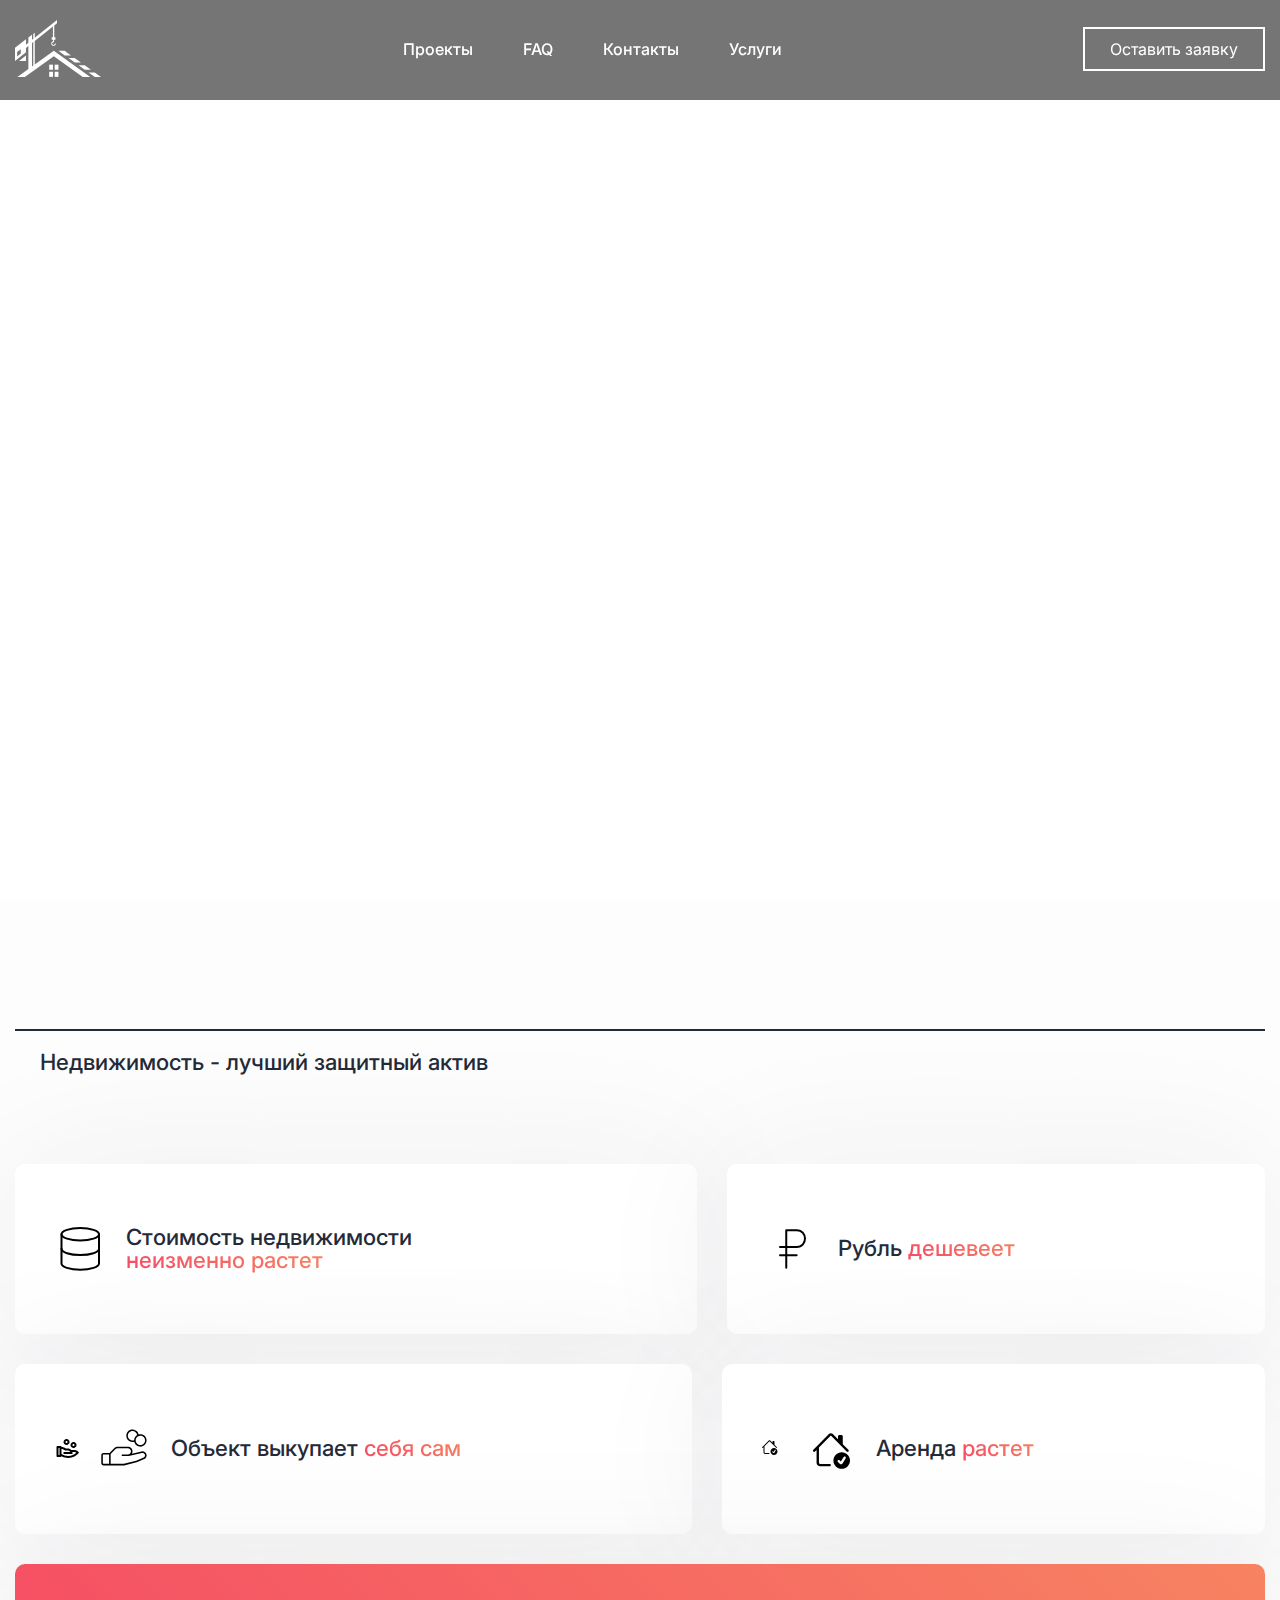
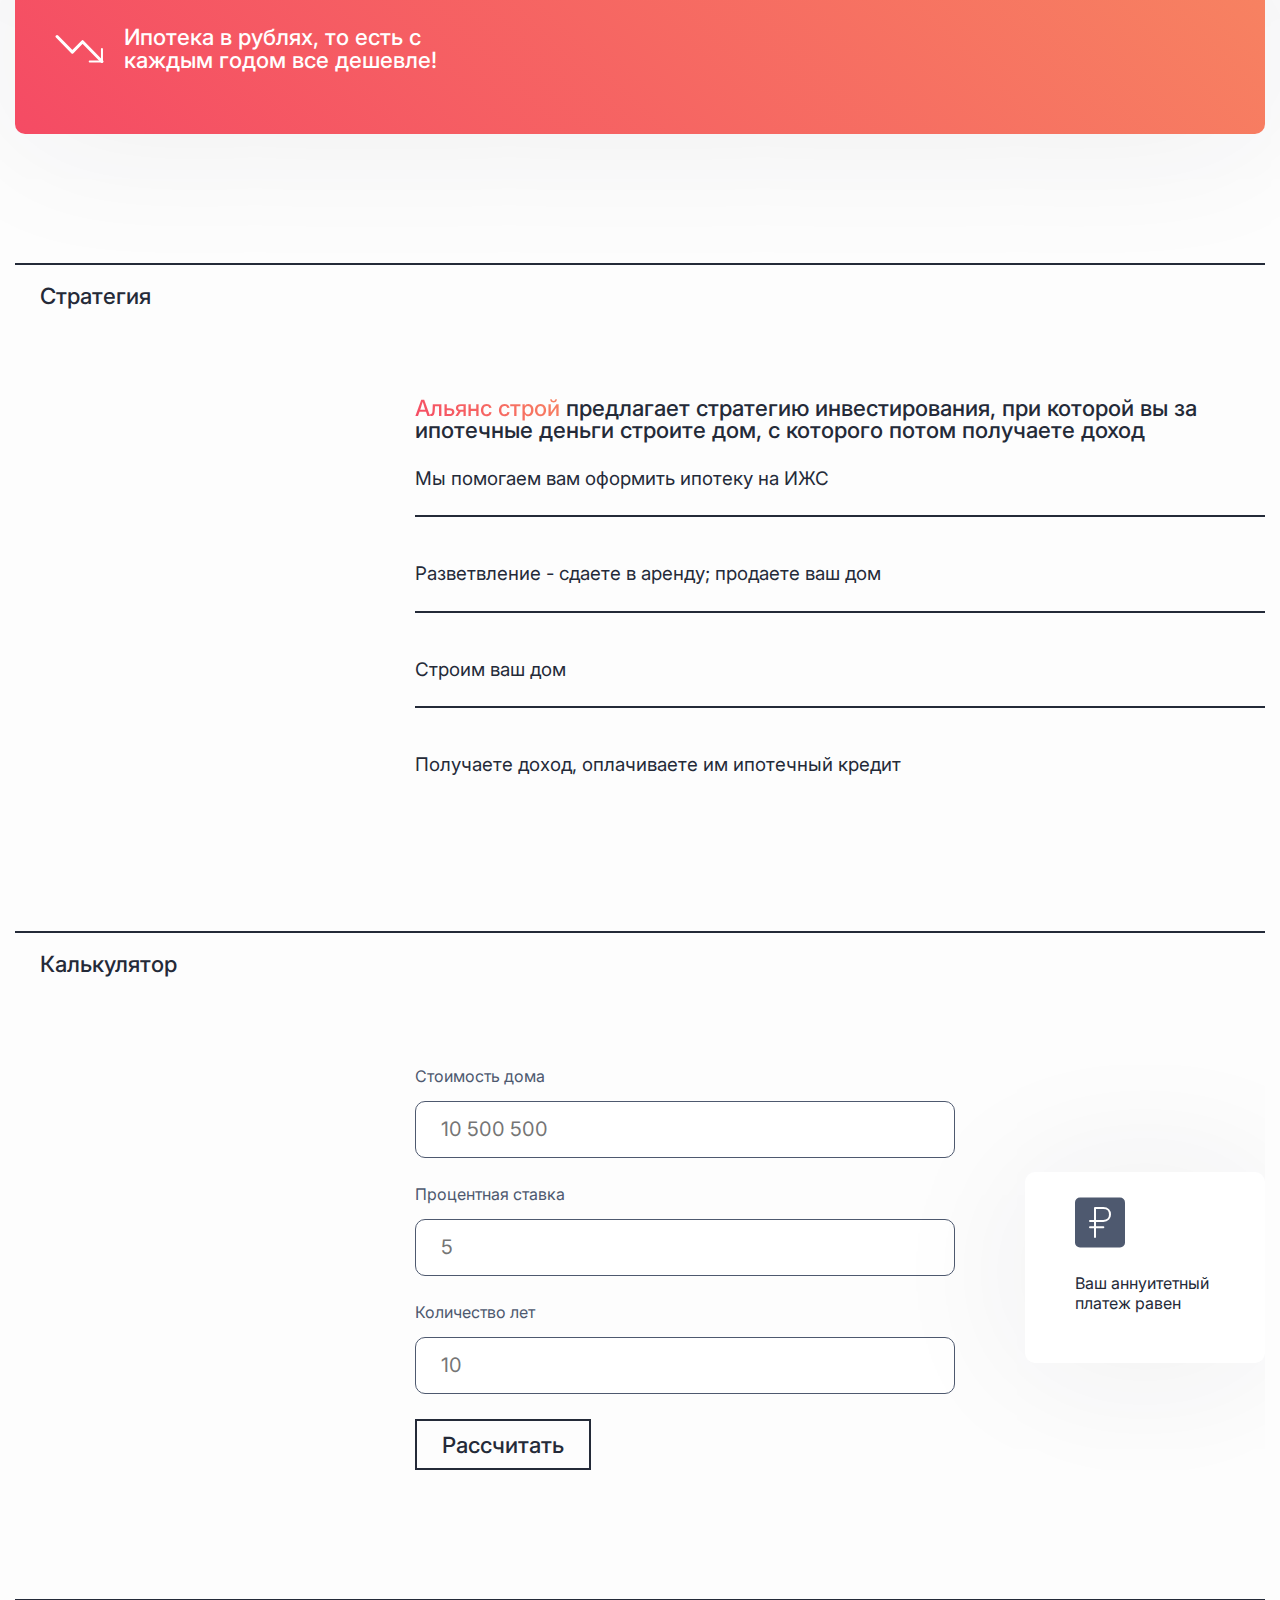
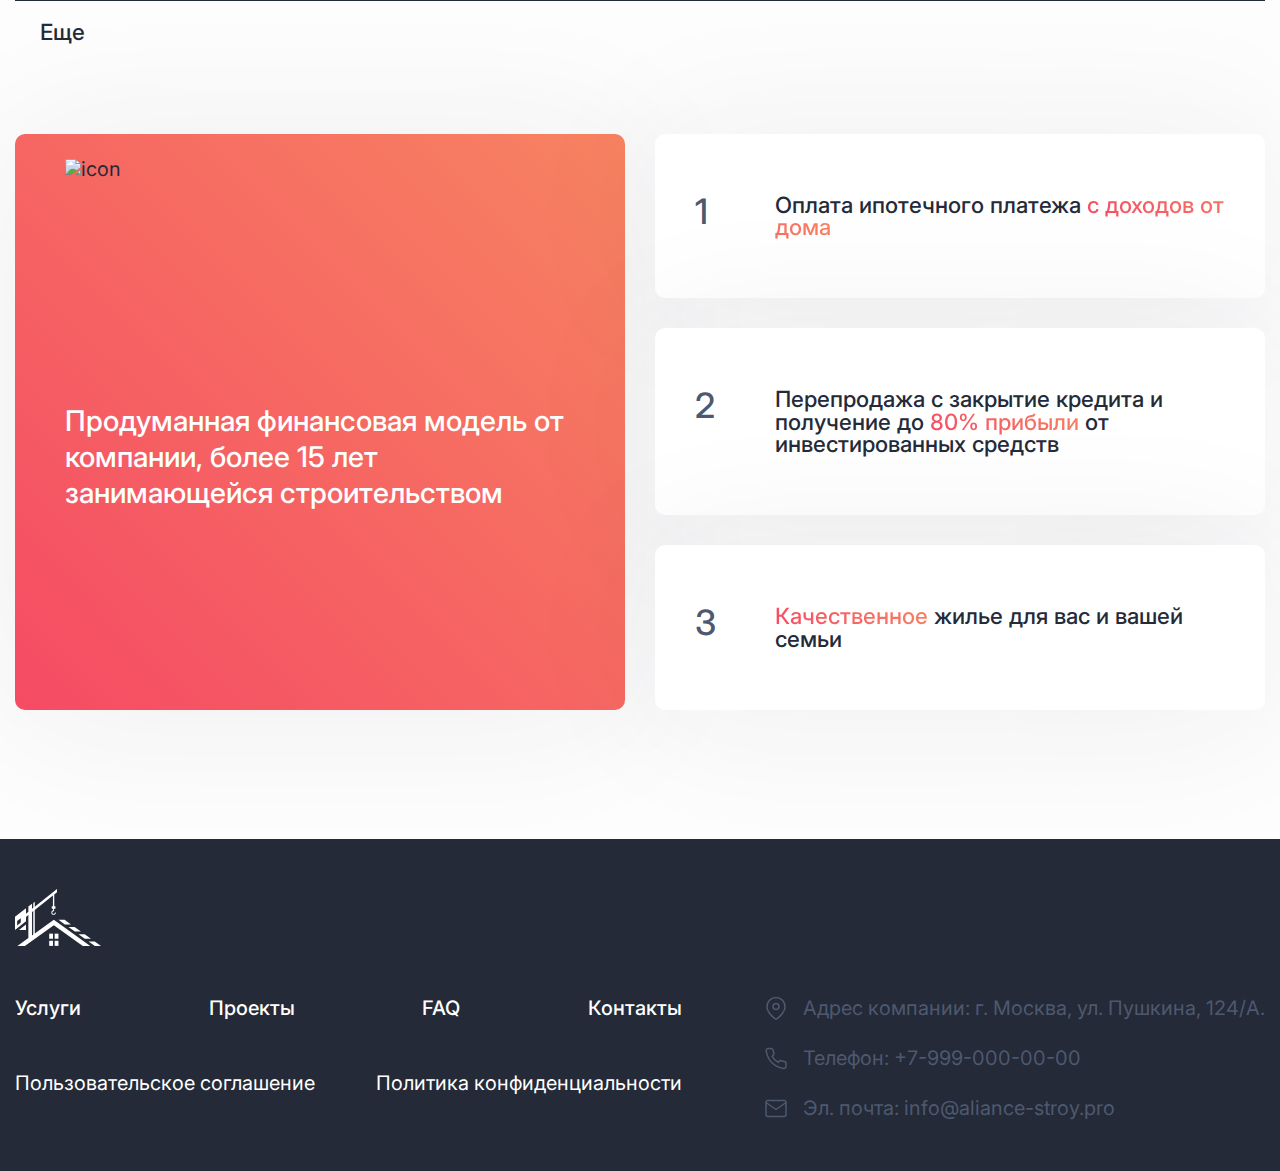
==== commit fa7f1f81: "Add files via upload" ====
--- a/investment.html
+++ b/investment.html
@@ -5,7 +5,7 @@
 	<title>Investment</title>
 	<meta charset="UTF-8">
 	<meta name="format-detection" content="telephone=no">
-	<link rel="stylesheet" href="css/style.min.css?_v=20230731133526">
+	<link rel="stylesheet" href="css/style.min.css?_v=20230807145741">
 	<meta name="viewport" content="width=device-width, initial-scale=1.0">
 </head>
 
@@ -45,6 +45,10 @@
 						</p>
 					</div>
 				</div>
+				<div id="player"></div>
+				<video class="mob-video" autoplay="autoplay" loop muted="muted" playsinline="playsinline">
+					<source src="./files/mobile-video.mp4" type="video/mp4">
+				</video>
 			</section>
 			<section class="investment-best">
 				<div class="investment-best__container">
@@ -129,7 +133,8 @@
 								<input id="total-price" autocomplete="off" type="text" name="form[]" data-error="Ошибка" placeholder="10 500 500" class="input">
 							</div>
 							<div class="investement-calculator__line">
-								<label for="percentage-rate" class="investement-calculator__label-form">Процентная ставка</label>
+								<label for="percentage-rate" class="investement-calculator__label-form">Процентная
+									ставка</label>
 								<input id="percentage-rate" autocomplete="off" type="text" name="form[]" data-error="Ошибка" placeholder="5" class="input">
 							</div>
 							<div class="investement-calculator__line">
@@ -158,7 +163,7 @@
 					<div class="investment-more__items">
 						<div class="investment-more__info">
 							<div class="investment-more__icon">
-								<img src="img/icons/investment/more.png" alt="icon">
+								<picture><source srcset="img/icons/investment/more.webp" type="image/webp"><img src="img/icons/investment/more.png" alt="icon"></picture>
 							</div>
 							<div class="investment-more__header">
 								Продуманная финансовая модель от компании, более 15 лет занимающейся строительством
@@ -262,7 +267,67 @@
 			</div>
 		</div>
 	</div>
-	<script src="js/app.min.js?_v=20230731133526"></script>
+	<script>
+		// 2. This code loads the IFrame Player API code asynchronously.
+		var tag = document.createElement('script');
+
+		tag.src = "https://www.youtube.com/iframe_api";
+		var firstScriptTag = document.getElementsByTagName('script')[0];
+		firstScriptTag.parentNode.insertBefore(tag, firstScriptTag);
+
+		// 3. This function creates an <iframe> (and YouTube player)
+		//    after the API code downloads.
+		function onYouTubeIframeAPIReady() {
+			changeVideo('Nmx42joOBfc');
+		}
+		// 4. The API will call this function when the video player is ready.
+		function onPlayerReady(event) {
+			event.target.playVideo();
+			// if(window.innerWidth < 479){
+			// 	player.loadVideoById('q2SvAHdqw0Q');
+			// }
+		}
+
+		// 5. The API calls this function when the player's state changes.
+		//    The function indicates that when playing a video (state=1),
+		//    the player should play for six seconds and then stop.
+		var done = false;
+
+		function onPlayerStateChange(event) {
+			if (event.data == YT.PlayerState.PLAYING && !done) {
+				setTimeout(stopVideo, 6000);
+				done = true;
+			}
+		}
+		// function stopVideo() {
+		// 	player.stopVideo();
+		// }
+
+		var player;
+
+		function changeVideo(vidid) {
+			if (player) {
+				player.destroy;
+			}
+			player = new YT.Player('player', {
+				width: '100%',
+				videoId: vidid,
+				playerVars: {
+					autoplay: 1,
+					playsinline: 1,
+					mute: 1,
+					controls: 0,
+					loop: 1,
+					playlist: 'Nmx42joOBfc',
+					showinfo: 0
+				},
+				events: {
+					onReady: onPlayerReady,
+				},
+			});
+		}
+	</script>
+	<script src="js/app.min.js?_v=20230807145741"></script>
 </body>
 
 </html>--- a/css/style.min.css
+++ b/css/style.min.css
@@ -1 +1 @@
-@charset "UTF-8";@import url(https://fonts.googleapis.com/css?family=Inter:regular,500,600,700&display=swap);*{padding:0;margin:0;border:0}*,:after,:before{-webkit-box-sizing:border-box;box-sizing:border-box}body,html{height:100%;min-width:320px}body{color:#242a38;line-height:1;font-family:Inter;font-size:1.25rem;-ms-text-size-adjust:100%;-moz-text-size-adjust:100%;-webkit-text-size-adjust:100%;-webkit-font-smoothing:antialiased;-moz-osx-font-smoothing:grayscale}button,input,textarea{font-family:Inter;font-size:inherit}button{cursor:pointer;color:inherit;background-color:inherit}a{color:inherit;text-decoration:none}a:visited{text-decoration:none}a:hover{text-decoration:none}ul li{list-style:none}img{vertical-align:top}h1,h2,h3,h4,h5,h6{font-weight:inherit;font-size:inherit}.lock body{overflow:hidden;-ms-touch-action:none;touch-action:none;-ms-scroll-chaining:none;overscroll-behavior:none}.wrapper{min-height:100%;display:-webkit-box;display:-ms-flexbox;display:flex;-webkit-box-orient:vertical;-webkit-box-direction:normal;-ms-flex-direction:column;flex-direction:column;overflow:hidden}.wrapper>main{-webkit-box-flex:1;-ms-flex:1 1 auto;flex:1 1 auto}.wrapper>*{min-width:0}[class*=__container]{max-width:95.75rem;margin:0 auto;padding:0 .9375rem}input[type=email],input[type=tel],input[type=text],textarea{-webkit-appearance:none;-moz-appearance:none;appearance:none}.input{padding:15px 25px;width:100%;display:block;border-radius:10px;border:1px solid var(--sub,#4e596f);color:inherit;font-size:20px;line-height:125%}.input._form-error{border:1px solid #ff4500}.input:focus{outline:0}textarea.input{resize:none;padding:0 0}.form__error{padding-top:4px;font-size:14px;color:#ff4500}body::after{content:"";background-color:rgba(0,0,0,.5);position:fixed;width:100%;height:100%;top:0;left:0;opacity:0;-webkit-transition:opacity .8s ease 0s;transition:opacity .8s ease 0s;pointer-events:none;z-index:149}.popup-show body::after{opacity:1}.popup{position:fixed;top:0;left:0;bottom:0;right:0;padding:30px 10px;-webkit-transition:visibility .8s ease 0s;transition:visibility .8s ease 0s;visibility:hidden;pointer-events:none}.popup_show{z-index:150;visibility:visible;overflow:auto;pointer-events:auto}.popup_show .popup__content{visibility:visible;-webkit-transform:scale(1);-ms-transform:scale(1);transform:scale(1)}.popup__wrapper{display:-webkit-box;display:-ms-flexbox;display:flex;-webkit-box-orient:vertical;-webkit-box-direction:normal;-ms-flex-direction:column;flex-direction:column;-webkit-box-align:center;-ms-flex-align:center;align-items:center;min-height:100%;-webkit-box-flex:1;-ms-flex:1 1 auto;flex:1 1 auto;width:100%;display:flex;-webkit-box-pack:center;-ms-flex-pack:center;justify-content:center;align-items:center}.popup__content{visibility:hidden;-webkit-transform:scale(0);-ms-transform:scale(0);transform:scale(0);-webkit-transition:-webkit-transform .3s ease 0s;transition:-webkit-transform .3s ease 0s;transition:transform .3s ease 0s;transition:transform .3s ease 0s,-webkit-transform .3s ease 0s;background-color:#242a38;padding:20px;width:100%;max-width:600px;border-radius:20px}.lock .popup__content{visibility:visible}.popup__text{font-size:24px;color:#fff;text-align:center;margin-bottom:30px}.popup__button{text-align:center}[data-fullscreen]{min-height:100vh}.touch [data-fullscreen]{min-height:calc(var(--vh,1vh) * 100)}[class*=-ibg]{position:relative}[class*=-ibg] img{position:absolute;width:100%;height:100%;top:0;left:0;-o-object-fit:cover;object-fit:cover}[class*=-ibg_contain] img{-o-object-fit:contain;object-fit:contain}.button{color:#fff;font-size:1rem;padding:.625rem 1.5625rem;border:2px solid #fff;display:inline-block}.wrapper_projects .button{border:2px solid #242a38;color:#242a38}.button_size{font-size:1.5rem}.label{border-top:.125rem solid #242a38;padding:1.25rem 1.5625rem;font-weight:500}.label_no-line{border:none}.page_projects{padding-top:150px}[animation]{opacity:0;-webkit-transform:translate(0,100%);-ms-transform:translate(0,100%);transform:translate(0,100%);-webkit-transition:all 1s ease 0s;transition:all 1s ease 0s}[animation]._watcher-view{opacity:1;-webkit-transform:translate(0,0);-ms-transform:translate(0,0);transform:translate(0,0)}[animation-o]{opacity:0;-webkit-transition:all 1s ease .5s;transition:all 1s ease .5s}[animation-o]._watcher-view{opacity:1}.header{padding:1.25rem 0;position:fixed;top:0;z-index:100;left:0;width:100%;min-height:6.25rem}.wrapper_projects .header{background-color:#fff;color:#242a38}.wrapper_projects .header .logo-dark{display:block}.wrapper_projects .header .logo-light{display:none}.header._header-scroll{background-color:rgba(51,51,51,.679);color:#fff}.wrapper_projects .header._header-scroll{background-color:#fff}.header__container{display:-webkit-box;display:-ms-flexbox;display:flex;-webkit-box-align:center;-ms-flex-align:center;align-items:center;-webkit-column-gap:15px;-moz-column-gap:15px;column-gap:15px}.header__menu{-webkit-box-flex:1;-ms-flex-positive:1;flex-grow:1}.menu__list{display:-webkit-box;display:-ms-flexbox;display:flex;-webkit-box-pack:center;-ms-flex-pack:center;justify-content:center;text-transform:capitalize;-webkit-column-gap:3.125rem;-moz-column-gap:3.125rem;column-gap:3.125rem;row-gap:1.25rem;-ms-flex-wrap:wrap;flex-wrap:wrap}.menu__link{font-size:1rem;font-weight:500;line-height:1.21;color:#fff;position:relative;overflow:hidden}.wrapper_projects .menu__link{color:#242a38}.wrapper_projects .menu__link::after{content:"";background-color:#242a38}.menu__link::after{content:"";position:absolute;bottom:-3px;left:50%;width:0%;height:.125rem;background-color:#fff;-webkit-transition:all .5s ease 0s;transition:all .5s ease 0s}.footer{background-color:#242a38;padding:3.125rem 0}.footer__logo{display:inline-block;margin-bottom:3.125rem}.footer__list{display:-webkit-box;display:-ms-flexbox;display:flex;-webkit-box-pack:justify;-ms-flex-pack:justify;justify-content:space-between;gap:3.125rem}.footer__list:not(:last-child){margin-bottom:3.125rem}.footer__link{color:#fff;font-size:1.25rem;font-weight:500;line-height:125%;position:relative;overflow:hidden}.footer__link::after{content:"";position:absolute;bottom:-3px;left:50%;width:0%;height:.125rem;background-color:#fff;-webkit-transition:all .5s ease 0s;transition:all .5s ease 0s}.footer__info{display:-webkit-box;display:-ms-flexbox;display:flex;-webkit-box-pack:justify;-ms-flex-pack:justify;justify-content:space-between}.footer__privacy-policy,.footer__user-agreement{display:inline-block;color:#fff;font-size:1.25rem;line-height:125%}.actions-footer__item{display:-webkit-box;display:-ms-flexbox;display:flex;-webkit-box-align:center;-ms-flex-align:center;align-items:center;gap:15px}.actions-footer__item:not(:last-child){margin-bottom:1.5625rem}.actions-footer__link{color:#4e596f;font-size:1.25rem;font-weight:400;line-height:125%;-webkit-transition:all .5s ease 0s;transition:all .5s ease 0s}.hero{background:url(../img/main-bg.png) center/cover no-repeat;display:-webkit-box;display:-ms-flexbox;display:flex;-webkit-box-orient:vertical;-webkit-box-direction:normal;-ms-flex-direction:column;flex-direction:column;-webkit-box-align:end;-ms-flex-align:end;align-items:flex-end;-webkit-box-pack:end;-ms-flex-pack:end;justify-content:flex-end;padding:10rem 0}.hero__container{min-height:100%;width:100%}.hero__buttons{display:-webkit-box;display:-ms-flexbox;display:flex;gap:3.125rem}.hero__buttons:not(:last-child){margin-bottom:3.75rem}.hero__info{display:-webkit-box;display:-ms-flexbox;display:flex;-webkit-box-align:center;-ms-flex-align:center;align-items:center;gap:3.125rem}.hero__title{color:#fff;line-height:125%}.hero__description{color:#fff;line-height:125%;border-left:.125rem solid #fff}.services__label:not(:last-child){margin-bottom:6.25rem}.services__icon img{width:3.125rem;height:3.125rem;-o-object-fit:cover;object-fit:cover}.services__items{display:-ms-grid;display:grid;-ms-grid-columns:(45%)[2];grid-template-columns:repeat(2,45%);-ms-flex-wrap:wrap;flex-wrap:wrap;-webkit-box-pack:justify;-ms-flex-pack:justify;justify-content:space-between;row-gap:3.75rem;-webkit-column-gap:1.25rem;-moz-column-gap:1.25rem;column-gap:1.25rem}.services__item{display:-webkit-box;display:-ms-flexbox;display:flex;gap:3.125rem;padding:1.5625rem 0}.services__item:nth-child(1){border-top:none}.services__subtitle{font-weight:500;line-height:125%}.services__subtitle:not(:last-child){margin-bottom:1.25rem}.services__subtitle span{background:var(--main-linear,linear-gradient(45deg,#f54b64 0,#f78361 100%));background-clip:text;-webkit-background-clip:text;-webkit-text-fill-color:transparent}.services__name{line-height:125%}.services__name:not(:last-child){margin-bottom:.9375rem}.advantages{background:#fdfdfd}.advantages__label:not(:last-child){margin-bottom:3.125rem}.advantages__wrapper{display:-webkit-box;display:-ms-flexbox;display:flex;gap:2.5rem}.advantages__items{display:-ms-grid;display:grid;-ms-grid-columns:(1fr)[3];grid-template-columns:repeat(3,1fr);-webkit-column-gap:2.5rem;-moz-column-gap:2.5rem;column-gap:2.5rem;row-gap:1.5625rem}.advantages__item{border-radius:10px;overflow:hidden;padding:1.5625rem 2.5rem}.advantages__item:nth-child(even){background:url(../img/bg-2.png) center/cover no-repeat}.advantages__item:nth-child(odd){background:#fff;-webkit-box-shadow:rgba(149,157,165,.2) 0 8px 24px;box-shadow:rgba(149,157,165,.2) 0 8px 24px}.advantages__item_bg{background:#fff}.advantages__item_bg .advantages__text{color:inherit}.advantages__item_bg .advantages__subtitle{color:inherit}.advantages__item_bg .advantages__type{color:inherit;border:.125rem solid #4e596f}.advantages__header:not(:last-child){margin-bottom:1.5625rem}.advantages__type{display:inline-block;padding:.625rem 1.5625rem;color:#fff;font-size:1rem;overflow:hidden;border-radius:.625rem;border:.125rem solid #fff;font-weight:500}.advantages__type:not(:last-child){margin-bottom:1.5625rem}.advantages__subtitle{color:#eeeff1;font-weight:500;line-height:125%}.advantages__subtitle span{background:var(--main-linear,linear-gradient(45deg,#f54b64 0,#f78361 100%));background-clip:text;-webkit-background-clip:text;-webkit-text-fill-color:transparent}.advantages__subtitle:not(:last-child){margin-bottom:1.5625rem}.advantages__text{color:#eeeff1;font-weight:500;line-height:125%}.projects{padding-top:3.125rem}.projects__top{border-top:.125rem solid #242a38;display:-webkit-box;display:-ms-flexbox;display:flex;-webkit-box-pack:justify;-ms-flex-pack:justify;justify-content:space-between;-webkit-box-align:center;-ms-flex-align:center;align-items:center}.projects__top:not(:last-child){margin-bottom:70px}.projects__controll{display:-webkit-box;display:-ms-flexbox;display:flex;gap:20px}.projects__slider{overflow:visible!important}.projects__wrapper{min-height:580px}.projects__slide{height:100%;background:url(../img/bg-2.png) center/cover no-repeat;padding:75px 50px;display:-webkit-box;display:-ms-flexbox;display:flex;-webkit-box-orient:vertical;-webkit-box-direction:normal;-ms-flex-direction:column;flex-direction:column;-webkit-box-pack:end;-ms-flex-pack:end;justify-content:flex-end}.slide-projects{border-radius:10px}.slide-projects__top{display:-webkit-box;display:-ms-flexbox;display:flex;-webkit-box-align:center;-ms-flex-align:center;align-items:center;gap:1.5625rem}.slide-projects__top:not(:last-child){margin-bottom:25px}.slide-projects__status{border-radius:10px;padding:15px 25px;background:#fff;display:-webkit-inline-box;display:-ms-inline-flexbox;display:inline-flex;gap:15px;-webkit-box-align:center;-ms-flex-align:center;align-items:center}.slide-projects__link{border-radius:10px;background:#fff;padding:15px}.slide-projects__subtitle{color:#fff;font-size:40px;font-weight:500;line-height:125%}.slide-projects__subtitle:not(:last-child){margin-bottom:25px}.slide-projects__subtitle span{background:var(--main-linear,linear-gradient(45deg,#f54b64 0,#f78361 100%));background-clip:text;-webkit-background-clip:text;-webkit-text-fill-color:transparent}.slide-projects__text{color:#fff;font-weight:500;line-height:125%;max-width:53rem}.reviews__top{display:-webkit-box;display:-ms-flexbox;display:flex;-webkit-box-align:center;-ms-flex-align:center;align-items:center;-webkit-box-pack:justify;-ms-flex-pack:justify;justify-content:space-between}.reviews__top:not(:last-child){margin-bottom:70px}.reviews__controll{display:-webkit-box;display:-ms-flexbox;display:flex;gap:1.25rem}.reviews__slider{overflow:visible!important}.reviews__slide{display:-webkit-box;display:-ms-flexbox;display:flex;gap:25px}.reviews__name{font-weight:500;line-height:125%}.reviews__name:not(:last-child){margin-bottom:25px}.reviews__name span{background:var(--main-linear,linear-gradient(45deg,#f54b64 0,#f78361 100%));background-clip:text;-webkit-background-clip:text;-webkit-text-fill-color:transparent}.reviews__text{line-height:125%}.barriers{padding-top:50px;background-color:#fafafa}.barriers__label:not(:last-child){margin-bottom:35px}.barriers__items{display:-ms-grid;display:grid;-ms-grid-columns:59% 1fr;grid-template-columns:59% 1fr;gap:3.125rem}.barriers__items:not(:last-child){margin-bottom:50px}.barriers__item{-webkit-transition:all .5s ease 0s;transition:all .5s ease 0s;padding:3.125rem 1.5625rem;border-radius:10px;background:#fff;-webkit-box-shadow:0 4px 150px 0 rgba(36,42,56,.07);box-shadow:0 4px 150px 0 rgba(36,42,56,.07);background-color:#fff}.barriers__solo{width:100%;-webkit-transition:all .5s ease 0s;transition:all .5s ease 0s;padding:3.125rem;border-radius:10px;background:#fff;background-color:#fff;display:-webkit-inline-box;display:-ms-inline-flexbox;display:inline-flex;-webkit-box-align:start;-ms-flex-align:start;align-items:flex-start;gap:50px}.barriers__solo:not(:last-child){margin-bottom:50px}.barriers__solo .barriers__icon{margin-bottom:0!important}.barriers__solo .barriers__text{max-width:1000px}.barriers__icon{display:inline-block;padding:10px;border-radius:10px}.barriers__icon_1{background:var(--main-linear,linear-gradient(45deg,#f54b64 0,#f78361 100%))}.barriers__icon_2{background:#4e596f}.barriers__icon_3{background:#4e596f}.barriers__icon:not(:last-child){margin-bottom:50px}.barriers__subtitle{font-weight:500;line-height:125%}.barriers__subtitle:not(:last-child){margin-bottom:25px}.barriers__subtitle span{background:var(--main-linear,linear-gradient(45deg,#f54b64 0,#f78361 100%));background-clip:text;-webkit-background-clip:text;-webkit-text-fill-color:transparent}.barriers__text{font-weight:400;line-height:125%}.callback-barriers{-webkit-transition:all .5s ease 0s;transition:all .5s ease 0s;border-radius:10px;background:var(--main-linear,linear-gradient(45deg,#f54b64 0,#f78361 100%));-webkit-box-shadow:0 4px 150px 0 rgba(36,42,56,.07);box-shadow:0 4px 150px 0 rgba(36,42,56,.07);padding:50px}.callback-barriers__button{padding:10px 25px;background-color:#fff;color:#4e596f;font-weight:500;border:1px solid transparent;-webkit-transition:all .5s ease 0s;transition:all .5s ease 0s}.callback-barriers__subtitle{color:#fff;font-size:40px;font-weight:500;line-height:125%}.callback-barriers__subtitle:not(:last-child){margin-bottom:20px}.callback-barriers__text{color:#fff;line-height:125%}.callback-barriers__text:not(:last-child){margin-bottom:50px}.contacts{padding-top:50px}.contacts iframe:not(:last-child){margin-bottom:50px}.contacts__label:not(:last-child){margin-bottom:50px}.contacts__message{line-height:125%}.contacts__message:not(:last-child){margin-bottom:50px}.contacts__wrapper{display:-webkit-box;display:-ms-flexbox;display:flex;gap:50px}.form-contacts__line{display:-webkit-box;display:-ms-flexbox;display:flex;-webkit-box-orient:vertical;-webkit-box-direction:normal;-ms-flex-direction:column;flex-direction:column}.form-contacts__line:not(:last-child){margin-bottom:25px}.form-contacts__label{cursor:pointer;display:inline-block;color:#4e596f;font-size:1rem;line-height:125%}.form-contacts__label:not(:last-child){margin-bottom:15px}.form-contacts__button{color:var(--main,#242a38);font-weight:500;border:2px solid var(--main,#242a38);padding:10px 25px;-webkit-transition:all .5s ease 0s;transition:all .5s ease 0s}.contacts__item{display:-webkit-box;display:-ms-flexbox;display:flex;-webkit-box-align:center;-ms-flex-align:center;align-items:center;gap:15px}.contacts__item:not(:last-child){margin-bottom:55px}.contacts__item a,.contacts__item span{color:var(--sub,#4e596f);line-height:125%}.projects-info__label:not(:last-child){margin-bottom:70px}.projects-info__items{display:-ms-grid;display:grid;-ms-grid-columns:(400px)[3];grid-template-columns:repeat(3,400px);gap:1.5625rem;-webkit-box-align:center;-ms-flex-align:center;align-items:center}.projects-info__item{border-radius:10px;border:1px solid var(--sub,#4e596f);display:-webkit-box;display:-ms-flexbox;display:flex;-webkit-box-align:center;-ms-flex-align:center;align-items:center;padding:15px 25px;gap:.9375rem}.projects-info__item span{line-height:125%}.projects-technical__label:not(:last-child){margin-bottom:70px}.projects-technical__list{display:-ms-grid;display:grid;-ms-grid-columns:(1fr)[3];grid-template-columns:repeat(3,1fr)}.projects-technical__item{color:var(--main,#242a38);line-height:125%}.projects-technical__item:not(:last-child){margin-bottom:25px}.project-info__label:not(:last-child){margin-bottom:30px}.project-info__text{max-width:53.125rem;margin-left:auto;color:#242a38;line-height:125%}.project-photo__label:not(:last-child){margin-bottom:35px}.project-photo__image img{max-width:100%;-o-object-fit:cover;object-fit:cover}.project-photo__image:not(:last-child){margin-bottom:50px}.investment-best{background-color:#fdfdfd}.investment-best__label:not(:last-child){margin-bottom:70px}.investment-best__items{display:-webkit-box;display:-ms-flexbox;display:flex;-webkit-box-pack:center;-ms-flex-pack:center;justify-content:center;-ms-flex-wrap:wrap;flex-wrap:wrap;gap:1.875rem}.investment-best__item{-webkit-box-flex:1;-ms-flex-positive:1;flex-grow:1;display:-webkit-box;display:-ms-flexbox;display:flex;-webkit-box-align:center;-ms-flex-align:center;align-items:center;-webkit-column-gap:1.25rem;-moz-column-gap:1.25rem;column-gap:1.25rem;padding:3.75rem 2.5rem;border-radius:10px;background:#fff;-webkit-box-shadow:0 4px 150px 0 rgba(36,42,56,.07);box-shadow:0 4px 150px 0 rgba(36,42,56,.07)}.investment-best__item:last-child{border-radius:10px;background:var(--main-linear,linear-gradient(45deg,#f54b64 0,#f78361 100%));-webkit-box-shadow:0 4px 150px 0 rgba(36,42,56,.07);box-shadow:0 4px 150px 0 rgba(36,42,56,.07)}.investment-best__name{font-weight:500;max-width:20rem}.investment-best__name_color{color:#fff}.investment-best__name span{background:var(--main-linear,linear-gradient(45deg,#f54b64 0,#f78361 100%));background-clip:text;-webkit-background-clip:text;-webkit-text-fill-color:transparent}.investment-strategy{background-color:#fdfdfd}.investment-strategy__label:not(:last-child){margin-bottom:70px}.investment-strategy__wrapper{max-width:53.125rem;margin-left:auto}.investment-strategy__header{font-weight:500}.investment-strategy__header span{background:var(--main-linear,linear-gradient(45deg,#f54b64 0,#f78361 100%));background-clip:text;-webkit-background-clip:text;-webkit-text-fill-color:transparent}.investment-strategy__list{display:-ms-grid;display:grid;gap:1.25rem}.investment-strategy__item{line-height:125%;line-height:125%;padding:1.5625rem 0}.investment-strategy__item:not(:last-child){border-bottom:2px solid var(--main,#242a38)}.investment-more{background-color:#fdfdfd}.investment-more__label:not(:last-child){margin-bottom:70px}.investment-more__items{display:-ms-grid;display:grid;-ms-grid-columns:(1fr)[2];grid-template-columns:repeat(2,1fr);gap:1.875rem}.investment-more__info{display:-ms-grid;display:grid;gap:3.125rem;border-radius:10px;background:var(--main-linear,linear-gradient(45deg,#f54b64 0,#f78361 100%));-webkit-box-shadow:0 4px 150px 0 rgba(36,42,56,.07);box-shadow:0 4px 150px 0 rgba(36,42,56,.07);padding:25px 50px}.investment-more__header{color:#fff;font-weight:500;line-height:125%}.investment-more__list li{border-radius:10px;background:#fff;display:-ms-grid;display:grid;gap:3.125rem;-ms-grid-columns:30px 1fr;grid-template-columns:30px 1fr;-webkit-box-shadow:0 4px 150px 0 rgba(36,42,56,.07);box-shadow:0 4px 150px 0 rgba(36,42,56,.07);padding:3.75rem 2.5rem}.investment-more__list li:not(:last-child){margin-bottom:30px}.investment-more__count{color:var(--sub,#4e596f);font-weight:500}.investment-more__name{font-weight:500}.investment-more__name span{background:var(--main-linear,linear-gradient(45deg,#f54b64 0,#f78361 100%));background-clip:text;-webkit-background-clip:text;-webkit-text-fill-color:transparent}.investement-calculator{background-color:#fdfdfd}.investement-calculator__label:not(:last-child){margin-bottom:4.375rem}.investement-calculator__label-form{color:#4e596f;display:inline-block;font-size:1rem;cursor:pointer;line-height:125%}.investement-calculator__label-form:not(:last-child){margin-bottom:15px}.investement-calculator__wrapper{max-width:53.125rem;margin-left:auto;overflow:hidden;display:-ms-grid;display:grid;-webkit-box-align:center;-ms-flex-align:center;align-items:center;gap:4.375rem;-ms-grid-columns:1fr 15rem;grid-template-columns:1fr 15rem}.investement-calculator__line:not(:last-child){margin-bottom:25px}.investement-calculator__result{display:-ms-grid;display:grid;gap:25px;border-radius:10px;background:#fff;-webkit-box-shadow:0 4px 150px 0 rgba(36,42,56,.07);box-shadow:0 4px 150px 0 rgba(36,42,56,.07);padding:25px 50px}.investement-calculator__text{font-size:16px;line-height:125%}.investement-calculator__count{background:var(--main-linear,linear-gradient(45deg,#f54b64 0,#f78361 100%));background-clip:text;-webkit-background-clip:text;-webkit-text-fill-color:transparent}.swiper{overflow:hidden}.swiper-wrapper{width:100%;height:100%;-webkit-box-sizing:content-box;box-sizing:content-box;display:-webkit-box;display:-ms-flexbox;display:flex;position:relative}.swiper-vertical .swiper-wrapper{-webkit-box-orient:vertical;-webkit-box-direction:normal;-ms-flex-direction:column;flex-direction:column}.swiper-autoheight .swiper-wrapper{-webkit-box-align:start;-ms-flex-align:start;align-items:flex-start}.swiper-initialized .swiper-slide{-ms-flex-negative:0;flex-shrink:0}.swiper-android .swiper-slide,.swiper-android .swiper-wrapper{-webkit-transform:translate3d(0,0,0);transform:translate3d(0,0,0)}.swiper-button-lock{display:none!important}@media (min-width:47.99875em){.footer__info{gap:.625rem}.hero__title{max-width:31.5rem}.hero__description{padding-top:2.3125rem;padding-bottom:2.3125rem;padding-left:50px}.hero__description{max-width:28.875rem}.services__item{border-top:.0625rem solid #4e596f}.services__item:nth-child(2){border-top:none}}@media (min-width:61.99875em){.footer__items{display:-webkit-box;display:-ms-flexbox;display:flex;-webkit-box-pack:justify;-ms-flex-pack:justify;justify-content:space-between;gap:1.25rem}.footer__menu{-webkit-box-flex:0;-ms-flex:0 1 41.6875rem;flex:0 1 41.6875rem}.barriers__icon{-ms-flex-item-align:center;-ms-grid-row-align:center;align-self:center}.contacts__wrapper{max-width:1149px;-webkit-box-align:center;-ms-flex-align:center;align-items:center}.form-contacts{min-width:490px}}@media (min-width:95.75em){.label{font-size:1.5rem}.hero__title{font-size:2.5rem}.hero__description{font-size:1.25rem}.services{padding-top:9.375rem}.services{padding-bottom:9.375rem}.services__subtitle{font-size:2.5rem}.services__name{font-size:1.25rem}.advantages{padding-bottom:9.375rem}.advantages__subtitle{font-size:1.75rem}.advantages__text{font-size:1rem}.projects{padding-bottom:9.375rem}.slide-projects__text{font-size:1.25rem}.reviews{padding-bottom:9.375rem}.reviews__name{font-size:2rem}.reviews__text{font-size:1.25rem}.barriers{padding-bottom:9.375rem}.barriers__subtitle{font-size:2.5rem}.barriers__text{font-size:1.25rem}.callback-barriers__button{font-size:1.5rem}.callback-barriers__text{font-size:1.25rem}.contacts{padding-bottom:9.375rem}.contacts__message{font-size:1.25rem}.form-contacts__button{font-size:1.5rem}.contacts__item a,.contacts__item span{font-size:1.25rem}.projects-info{padding-bottom:9.375rem}.projects-info__item span{font-size:1.25rem}.projects-technical{padding-bottom:9.375rem}.projects-technical__item{font-size:1.25rem}.project-info{padding-bottom:9.375rem}.project-info__text{font-size:1.25rem}.project-photo{padding-bottom:9.375rem}.investment-best{padding-top:9.375rem}.investment-best{padding-bottom:9.375rem}.investment-best__name{font-size:1.5rem}.investment-strategy{padding-bottom:9.375rem}.investment-strategy__header{font-size:1.5rem}.investment-strategy__item{font-size:1.25rem}.investment-more{padding-bottom:9.375rem}.investment-more__header{font-size:2rem}.investment-more__count{font-size:2.5rem}.investment-more__name{font-size:1.5rem}.investement-calculator{padding-bottom:9.375rem}}@media (max-width:20em){.label{font-size:1rem}.hero__title{font-size:1.5rem}.hero__description{font-size:1rem}.services{padding-top:3.125rem}.services{padding-bottom:3.125rem}.services__subtitle{font-size:1rem}.services__name{font-size:.875rem}.advantages{padding-bottom:3.125rem}.advantages__subtitle{font-size:1rem}.advantages__text{font-size:.875rem}.projects{padding-bottom:3.125rem}.slide-projects__text{font-size:.875rem}.reviews{padding-bottom:3.125rem}.reviews__name{font-size:1rem}.reviews__text{font-size:.875rem}.barriers{padding-bottom:3.125rem}.barriers__subtitle{font-size:2rem}.barriers__text{font-size:.875rem}.callback-barriers__button{font-size:.8125rem}.callback-barriers__text{font-size:.875rem}.contacts{padding-bottom:3.125rem}.contacts__message{font-size:.875rem}.form-contacts__button{font-size:1rem}.contacts__item a,.contacts__item span{font-size:.875rem}.projects-info{padding-bottom:3.125rem}.projects-info__item span{font-size:.875rem}.projects-technical{padding-bottom:3.125rem}.projects-technical__item{font-size:.875rem}.project-info{padding-bottom:3.125rem}.project-info__text{font-size:1rem}.project-photo{padding-bottom:3.125rem}.investment-best{padding-top:3.125rem}.investment-best{padding-bottom:3.125rem}.investment-best__name{font-size:1rem}.investment-strategy{padding-bottom:3.125rem}.investment-strategy__header{font-size:1rem}.investment-strategy__item{font-size:.875rem}.investment-more{padding-bottom:3.125rem}.investment-more__header{font-size:1rem}.investment-more__count{font-size:1rem}.investment-more__name{font-size:1rem}.investement-calculator{padding-bottom:3.125rem}}@media (max-width:95.75em){.advantages__items{gap:25px}.advantages__item{padding:25px}.projects-info__label:not(:last-child){margin-bottom:2.5rem}.projects-info__items{-ms-grid-columns:(1fr)[3];grid-template-columns:repeat(3,1fr)}}@media (max-width:61.99875em){.footer__menu:not(:last-child){margin-bottom:3.125rem}.hero__buttons{-webkit-box-orient:vertical;-webkit-box-direction:normal;-ms-flex-direction:column;flex-direction:column}.services__label:not(:last-child){margin-bottom:1.5625rem}.advantages__item{padding:40px 25px}.projects__top:not(:last-child){margin-bottom:30px}.reviews__slide{-webkit-box-orient:vertical;-webkit-box-direction:normal;-ms-flex-direction:column;flex-direction:column}.barriers__items{-ms-grid-columns:none;grid-template-columns:none}.barriers__items{gap:1.25rem}.barriers__items:not(:last-child){margin-bottom:1.5625rem}.barriers__solo{-webkit-box-orient:vertical;-webkit-box-direction:normal;-ms-flex-direction:column;flex-direction:column}.contacts__wrapper{-webkit-box-orient:vertical;-webkit-box-direction:reverse;-ms-flex-direction:column-reverse;flex-direction:column-reverse}.projects-info__items{-ms-grid-columns:none;grid-template-columns:none}.projects-technical__label:not(:last-child){margin-bottom:30px}.projects-technical__list{-ms-grid-columns:(1fr)[2];grid-template-columns:repeat(2,1fr)}.project-photo__label:not(:last-child){margin-bottom:25px}.project-photo__image:not(:last-child){margin-bottom:25px}.investment-best__label:not(:last-child){margin-bottom:35px}.investment-best__item{padding:1.875rem}.investment-strategy__label:not(:last-child){margin-bottom:2.1875rem}.investment-more__label:not(:last-child){margin-bottom:2.1875rem}.investment-more__list li{gap:1.5625rem}.investment-more__list li{padding:30px}.investement-calculator__label:not(:last-child){margin-bottom:2.1875rem}.investement-calculator__wrapper{-ms-grid-columns:none;grid-template-columns:none}}@media (max-width:47.99875em){.popup__text{font-size:20px}.touch [data-fullscreen]{-webkit-transition:height .2s;transition:height .2s}.button_size{font-size:1.25rem}.header__container{-webkit-box-orient:vertical;-webkit-box-direction:normal;-ms-flex-direction:column;flex-direction:column;row-gap:2.125rem}.header__button{display:none}.menu__list{-webkit-column-gap:1.5625rem;-moz-column-gap:1.5625rem;column-gap:1.5625rem}.menu__link{font-size:.875rem}.footer__list{-webkit-box-orient:vertical;-webkit-box-direction:normal;-ms-flex-direction:column;flex-direction:column}.footer__info{-webkit-box-orient:vertical;-webkit-box-direction:normal;-ms-flex-direction:column;flex-direction:column;gap:3.125rem}.actions-footer__link{font-size:.875rem}.hero{padding-bottom:6.25rem;padding-top:15.625rem}.hero__info{-webkit-box-orient:vertical;-webkit-box-direction:normal;-ms-flex-direction:column;flex-direction:column;-webkit-box-align:start;-ms-flex-align:start;align-items:flex-start}.hero__description{padding-left:1.5625rem}.services__icon img{width:3.125rem;height:3.125rem}.services__items{-ms-grid-columns:none;grid-template-columns:none}.services__items{row-gap:1.5625rem}.services__item{gap:1.5625rem}.services__item{border-top:.0625rem solid #4e596f}.advantages__label:not(:last-child){margin-bottom:1.5625rem}.advantages__items{-webkit-box-ordinal-group:2;-ms-flex-order:1;order:1}.advantages__items{-ms-grid-columns:none;grid-template-columns:none}.advantages__item_1{-webkit-box-ordinal-group:2;-ms-flex-order:1;order:1}.projects__slide{padding:25px}.slide-projects__status{font-size:14px}.reviews__top:not(:last-child){margin-bottom:35px}.barriers__item{padding:3.125rem 1.5625rem}.barriers__solo{padding:3.125rem 1.5625rem}.callback-barriers{padding:50px 25px}.callback-barriers__subtitle{font-size:1.8125rem}.contacts__label:not(:last-child){margin-bottom:30px}.projects-info__label:not(:last-child){margin-bottom:30px}.investment-more__items{-ms-grid-columns:none;grid-template-columns:none}.investment-more__info{-webkit-box-ordinal-group:3;-ms-flex-order:2;order:2}.investment-more__info{padding:30px}.investment-more__icon img{width:57px}.investment-more__list li{gap:10px}}@media (max-width:29.99875em){.projects-technical__list{-ms-grid-columns:none;grid-template-columns:none}.projects-technical__list{text-align:center}}@media (min-width:20em) and (max-width:95.75em){@supports (font-size:clamp(1rem ,0.8679867987rem + 0.6600660066vw ,1.5rem)){.label{font-size:clamp(1rem ,.8679867987rem + .6600660066vw ,1.5rem)}}@supports not (font-size:clamp(1rem ,0.8679867987rem + 0.6600660066vw ,1.5rem)){.label{font-size:calc(1rem + .5 * (100vw - 20rem)/ 75.75)}}@supports (font-size:clamp(1.5rem ,1.2359735974rem + 1.3201320132vw ,2.5rem)){.hero__title{font-size:clamp(1.5rem ,1.2359735974rem + 1.3201320132vw ,2.5rem)}}@supports not (font-size:clamp(1.5rem ,1.2359735974rem + 1.3201320132vw ,2.5rem)){.hero__title{font-size:calc(1.5rem + 1 * (100vw - 20rem)/ 75.75)}}@supports (font-size:clamp(1rem ,0.9339933993rem + 0.3300330033vw ,1.25rem)){.hero__description{font-size:clamp(1rem ,.9339933993rem + .3300330033vw ,1.25rem)}}@supports not (font-size:clamp(1rem ,0.9339933993rem + 0.3300330033vw ,1.25rem)){.hero__description{font-size:calc(1rem + .25 * (100vw - 20rem)/ 75.75)}}@supports (padding-top:clamp(3.125rem ,1.4748349835rem + 8.2508250825vw ,9.375rem)){.services{padding-top:clamp(3.125rem ,1.4748349835rem + 8.2508250825vw ,9.375rem)}}@supports not (padding-top:clamp(3.125rem ,1.4748349835rem + 8.2508250825vw ,9.375rem)){.services{padding-top:calc(3.125rem + 6.25 * (100vw - 20rem)/ 75.75)}}@supports (padding-bottom:clamp(3.125rem ,1.4748349835rem + 8.2508250825vw ,9.375rem)){.services{padding-bottom:clamp(3.125rem ,1.4748349835rem + 8.2508250825vw ,9.375rem)}}@supports not (padding-bottom:clamp(3.125rem ,1.4748349835rem + 8.2508250825vw ,9.375rem)){.services{padding-bottom:calc(3.125rem + 6.25 * (100vw - 20rem)/ 75.75)}}@supports (font-size:clamp(1rem ,0.603960396rem + 1.9801980198vw ,2.5rem)){.services__subtitle{font-size:clamp(1rem ,.603960396rem + 1.9801980198vw ,2.5rem)}}@supports not (font-size:clamp(1rem ,0.603960396rem + 1.9801980198vw ,2.5rem)){.services__subtitle{font-size:calc(1rem + 1.5 * (100vw - 20rem)/ 75.75)}}@supports (font-size:clamp(0.875rem ,0.775990099rem + 0.495049505vw ,1.25rem)){.services__name{font-size:clamp(.875rem ,.775990099rem + .495049505vw ,1.25rem)}}@supports not (font-size:clamp(0.875rem ,0.775990099rem + 0.495049505vw ,1.25rem)){.services__name{font-size:calc(.875rem + .375 * (100vw - 20rem)/ 75.75)}}@supports (padding-bottom:clamp(3.125rem ,1.4748349835rem + 8.2508250825vw ,9.375rem)){.advantages{padding-bottom:clamp(3.125rem ,1.4748349835rem + 8.2508250825vw ,9.375rem)}}@supports not (padding-bottom:clamp(3.125rem ,1.4748349835rem + 8.2508250825vw ,9.375rem)){.advantages{padding-bottom:calc(3.125rem + 6.25 * (100vw - 20rem)/ 75.75)}}@supports (font-size:clamp(1rem ,0.801980198rem + 0.9900990099vw ,1.75rem)){.advantages__subtitle{font-size:clamp(1rem ,.801980198rem + .9900990099vw ,1.75rem)}}@supports not (font-size:clamp(1rem ,0.801980198rem + 0.9900990099vw ,1.75rem)){.advantages__subtitle{font-size:calc(1rem + .75 * (100vw - 20rem)/ 75.75)}}@supports (font-size:clamp(0.875rem ,0.8419966997rem + 0.1650165017vw ,1rem)){.advantages__text{font-size:clamp(.875rem ,.8419966997rem + .1650165017vw ,1rem)}}@supports not (font-size:clamp(0.875rem ,0.8419966997rem + 0.1650165017vw ,1rem)){.advantages__text{font-size:calc(.875rem + .125 * (100vw - 20rem)/ 75.75)}}@supports (padding-bottom:clamp(3.125rem ,1.4748349835rem + 8.2508250825vw ,9.375rem)){.projects{padding-bottom:clamp(3.125rem ,1.4748349835rem + 8.2508250825vw ,9.375rem)}}@supports not (padding-bottom:clamp(3.125rem ,1.4748349835rem + 8.2508250825vw ,9.375rem)){.projects{padding-bottom:calc(3.125rem + 6.25 * (100vw - 20rem)/ 75.75)}}@supports (font-size:clamp(0.875rem ,0.775990099rem + 0.495049505vw ,1.25rem)){.slide-projects__text{font-size:clamp(.875rem ,.775990099rem + .495049505vw ,1.25rem)}}@supports not (font-size:clamp(0.875rem ,0.775990099rem + 0.495049505vw ,1.25rem)){.slide-projects__text{font-size:calc(.875rem + .375 * (100vw - 20rem)/ 75.75)}}@supports (padding-bottom:clamp(3.125rem ,1.4748349835rem + 8.2508250825vw ,9.375rem)){.reviews{padding-bottom:clamp(3.125rem ,1.4748349835rem + 8.2508250825vw ,9.375rem)}}@supports not (padding-bottom:clamp(3.125rem ,1.4748349835rem + 8.2508250825vw ,9.375rem)){.reviews{padding-bottom:calc(3.125rem + 6.25 * (100vw - 20rem)/ 75.75)}}@supports (font-size:clamp(1rem ,0.7359735974rem + 1.3201320132vw ,2rem)){.reviews__name{font-size:clamp(1rem ,.7359735974rem + 1.3201320132vw ,2rem)}}@supports not (font-size:clamp(1rem ,0.7359735974rem + 1.3201320132vw ,2rem)){.reviews__name{font-size:calc(1rem + 1 * (100vw - 20rem)/ 75.75)}}@supports (font-size:clamp(0.875rem ,0.775990099rem + 0.495049505vw ,1.25rem)){.reviews__text{font-size:clamp(.875rem ,.775990099rem + .495049505vw ,1.25rem)}}@supports not (font-size:clamp(0.875rem ,0.775990099rem + 0.495049505vw ,1.25rem)){.reviews__text{font-size:calc(.875rem + .375 * (100vw - 20rem)/ 75.75)}}@supports (padding-bottom:clamp(3.125rem ,1.4748349835rem + 8.2508250825vw ,9.375rem)){.barriers{padding-bottom:clamp(3.125rem ,1.4748349835rem + 8.2508250825vw ,9.375rem)}}@supports not (padding-bottom:clamp(3.125rem ,1.4748349835rem + 8.2508250825vw ,9.375rem)){.barriers{padding-bottom:calc(3.125rem + 6.25 * (100vw - 20rem)/ 75.75)}}@supports (font-size:clamp(2rem ,1.8679867987rem + 0.6600660066vw ,2.5rem)){.barriers__subtitle{font-size:clamp(2rem ,1.8679867987rem + .6600660066vw ,2.5rem)}}@supports not (font-size:clamp(2rem ,1.8679867987rem + 0.6600660066vw ,2.5rem)){.barriers__subtitle{font-size:calc(2rem + .5 * (100vw - 20rem)/ 75.75)}}@supports (font-size:clamp(0.875rem ,0.775990099rem + 0.495049505vw ,1.25rem)){.barriers__text{font-size:clamp(.875rem ,.775990099rem + .495049505vw ,1.25rem)}}@supports not (font-size:clamp(0.875rem ,0.775990099rem + 0.495049505vw ,1.25rem)){.barriers__text{font-size:calc(.875rem + .375 * (100vw - 20rem)/ 75.75)}}@supports (font-size:clamp(0.8125rem ,0.6309818482rem + 0.9075907591vw ,1.5rem)){.callback-barriers__button{font-size:clamp(.8125rem ,.6309818482rem + .9075907591vw ,1.5rem)}}@supports not (font-size:clamp(0.8125rem ,0.6309818482rem + 0.9075907591vw ,1.5rem)){.callback-barriers__button{font-size:calc(.8125rem + .6875 * (100vw - 20rem)/ 75.75)}}@supports (font-size:clamp(0.875rem ,0.775990099rem + 0.495049505vw ,1.25rem)){.callback-barriers__text{font-size:clamp(.875rem ,.775990099rem + .495049505vw ,1.25rem)}}@supports not (font-size:clamp(0.875rem ,0.775990099rem + 0.495049505vw ,1.25rem)){.callback-barriers__text{font-size:calc(.875rem + .375 * (100vw - 20rem)/ 75.75)}}@supports (padding-bottom:clamp(3.125rem ,1.4748349835rem + 8.2508250825vw ,9.375rem)){.contacts{padding-bottom:clamp(3.125rem ,1.4748349835rem + 8.2508250825vw ,9.375rem)}}@supports not (padding-bottom:clamp(3.125rem ,1.4748349835rem + 8.2508250825vw ,9.375rem)){.contacts{padding-bottom:calc(3.125rem + 6.25 * (100vw - 20rem)/ 75.75)}}@supports (font-size:clamp(0.875rem ,0.775990099rem + 0.495049505vw ,1.25rem)){.contacts__message{font-size:clamp(.875rem ,.775990099rem + .495049505vw ,1.25rem)}}@supports not (font-size:clamp(0.875rem ,0.775990099rem + 0.495049505vw ,1.25rem)){.contacts__message{font-size:calc(.875rem + .375 * (100vw - 20rem)/ 75.75)}}@supports (font-size:clamp(1rem ,0.8679867987rem + 0.6600660066vw ,1.5rem)){.form-contacts__button{font-size:clamp(1rem ,.8679867987rem + .6600660066vw ,1.5rem)}}@supports not (font-size:clamp(1rem ,0.8679867987rem + 0.6600660066vw ,1.5rem)){.form-contacts__button{font-size:calc(1rem + .5 * (100vw - 20rem)/ 75.75)}}@supports (font-size:clamp(0.875rem ,0.775990099rem + 0.495049505vw ,1.25rem)){.contacts__item a,.contacts__item span{font-size:clamp(.875rem ,.775990099rem + .495049505vw ,1.25rem)}}@supports not (font-size:clamp(0.875rem ,0.775990099rem + 0.495049505vw ,1.25rem)){.contacts__item a,.contacts__item span{font-size:calc(.875rem + .375 * (100vw - 20rem)/ 75.75)}}@supports (padding-bottom:clamp(3.125rem ,1.4748349835rem + 8.2508250825vw ,9.375rem)){.projects-info{padding-bottom:clamp(3.125rem ,1.4748349835rem + 8.2508250825vw ,9.375rem)}}@supports not (padding-bottom:clamp(3.125rem ,1.4748349835rem + 8.2508250825vw ,9.375rem)){.projects-info{padding-bottom:calc(3.125rem + 6.25 * (100vw - 20rem)/ 75.75)}}@supports (font-size:clamp(0.875rem ,0.775990099rem + 0.495049505vw ,1.25rem)){.projects-info__item span{font-size:clamp(.875rem ,.775990099rem + .495049505vw ,1.25rem)}}@supports not (font-size:clamp(0.875rem ,0.775990099rem + 0.495049505vw ,1.25rem)){.projects-info__item span{font-size:calc(.875rem + .375 * (100vw - 20rem)/ 75.75)}}@supports (padding-bottom:clamp(3.125rem ,1.4748349835rem + 8.2508250825vw ,9.375rem)){.projects-technical{padding-bottom:clamp(3.125rem ,1.4748349835rem + 8.2508250825vw ,9.375rem)}}@supports not (padding-bottom:clamp(3.125rem ,1.4748349835rem + 8.2508250825vw ,9.375rem)){.projects-technical{padding-bottom:calc(3.125rem + 6.25 * (100vw - 20rem)/ 75.75)}}@supports (font-size:clamp(0.875rem ,0.775990099rem + 0.495049505vw ,1.25rem)){.projects-technical__item{font-size:clamp(.875rem ,.775990099rem + .495049505vw ,1.25rem)}}@supports not (font-size:clamp(0.875rem ,0.775990099rem + 0.495049505vw ,1.25rem)){.projects-technical__item{font-size:calc(.875rem + .375 * (100vw - 20rem)/ 75.75)}}@supports (padding-bottom:clamp(3.125rem ,1.4748349835rem + 8.2508250825vw ,9.375rem)){.project-info{padding-bottom:clamp(3.125rem ,1.4748349835rem + 8.2508250825vw ,9.375rem)}}@supports not (padding-bottom:clamp(3.125rem ,1.4748349835rem + 8.2508250825vw ,9.375rem)){.project-info{padding-bottom:calc(3.125rem + 6.25 * (100vw - 20rem)/ 75.75)}}@supports (font-size:clamp(1rem ,0.9339933993rem + 0.3300330033vw ,1.25rem)){.project-info__text{font-size:clamp(1rem ,.9339933993rem + .3300330033vw ,1.25rem)}}@supports not (font-size:clamp(1rem ,0.9339933993rem + 0.3300330033vw ,1.25rem)){.project-info__text{font-size:calc(1rem + .25 * (100vw - 20rem)/ 75.75)}}@supports (padding-bottom:clamp(3.125rem ,1.4748349835rem + 8.2508250825vw ,9.375rem)){.project-photo{padding-bottom:clamp(3.125rem ,1.4748349835rem + 8.2508250825vw ,9.375rem)}}@supports not (padding-bottom:clamp(3.125rem ,1.4748349835rem + 8.2508250825vw ,9.375rem)){.project-photo{padding-bottom:calc(3.125rem + 6.25 * (100vw - 20rem)/ 75.75)}}@supports (padding-top:clamp(3.125rem ,1.4748349835rem + 8.2508250825vw ,9.375rem)){.investment-best{padding-top:clamp(3.125rem ,1.4748349835rem + 8.2508250825vw ,9.375rem)}}@supports not (padding-top:clamp(3.125rem ,1.4748349835rem + 8.2508250825vw ,9.375rem)){.investment-best{padding-top:calc(3.125rem + 6.25 * (100vw - 20rem)/ 75.75)}}@supports (padding-bottom:clamp(3.125rem ,1.4748349835rem + 8.2508250825vw ,9.375rem)){.investment-best{padding-bottom:clamp(3.125rem ,1.4748349835rem + 8.2508250825vw ,9.375rem)}}@supports not (padding-bottom:clamp(3.125rem ,1.4748349835rem + 8.2508250825vw ,9.375rem)){.investment-best{padding-bottom:calc(3.125rem + 6.25 * (100vw - 20rem)/ 75.75)}}@supports (font-size:clamp(1rem ,0.8679867987rem + 0.6600660066vw ,1.5rem)){.investment-best__name{font-size:clamp(1rem ,.8679867987rem + .6600660066vw ,1.5rem)}}@supports not (font-size:clamp(1rem ,0.8679867987rem + 0.6600660066vw ,1.5rem)){.investment-best__name{font-size:calc(1rem + .5 * (100vw - 20rem)/ 75.75)}}@supports (padding-bottom:clamp(3.125rem ,1.4748349835rem + 8.2508250825vw ,9.375rem)){.investment-strategy{padding-bottom:clamp(3.125rem ,1.4748349835rem + 8.2508250825vw ,9.375rem)}}@supports not (padding-bottom:clamp(3.125rem ,1.4748349835rem + 8.2508250825vw ,9.375rem)){.investment-strategy{padding-bottom:calc(3.125rem + 6.25 * (100vw - 20rem)/ 75.75)}}@supports (font-size:clamp(1rem ,0.8679867987rem + 0.6600660066vw ,1.5rem)){.investment-strategy__header{font-size:clamp(1rem ,.8679867987rem + .6600660066vw ,1.5rem)}}@supports not (font-size:clamp(1rem ,0.8679867987rem + 0.6600660066vw ,1.5rem)){.investment-strategy__header{font-size:calc(1rem + .5 * (100vw - 20rem)/ 75.75)}}@supports (font-size:clamp(0.875rem ,0.775990099rem + 0.495049505vw ,1.25rem)){.investment-strategy__item{font-size:clamp(.875rem ,.775990099rem + .495049505vw ,1.25rem)}}@supports not (font-size:clamp(0.875rem ,0.775990099rem + 0.495049505vw ,1.25rem)){.investment-strategy__item{font-size:calc(.875rem + .375 * (100vw - 20rem)/ 75.75)}}@supports (padding-bottom:clamp(3.125rem ,1.4748349835rem + 8.2508250825vw ,9.375rem)){.investment-more{padding-bottom:clamp(3.125rem ,1.4748349835rem + 8.2508250825vw ,9.375rem)}}@supports not (padding-bottom:clamp(3.125rem ,1.4748349835rem + 8.2508250825vw ,9.375rem)){.investment-more{padding-bottom:calc(3.125rem + 6.25 * (100vw - 20rem)/ 75.75)}}@supports (font-size:clamp(1rem ,0.7359735974rem + 1.3201320132vw ,2rem)){.investment-more__header{font-size:clamp(1rem ,.7359735974rem + 1.3201320132vw ,2rem)}}@supports not (font-size:clamp(1rem ,0.7359735974rem + 1.3201320132vw ,2rem)){.investment-more__header{font-size:calc(1rem + 1 * (100vw - 20rem)/ 75.75)}}@supports (font-size:clamp(1rem ,0.603960396rem + 1.9801980198vw ,2.5rem)){.investment-more__count{font-size:clamp(1rem ,.603960396rem + 1.9801980198vw ,2.5rem)}}@supports not (font-size:clamp(1rem ,0.603960396rem + 1.9801980198vw ,2.5rem)){.investment-more__count{font-size:calc(1rem + 1.5 * (100vw - 20rem)/ 75.75)}}@supports (font-size:clamp(1rem ,0.8679867987rem + 0.6600660066vw ,1.5rem)){.investment-more__name{font-size:clamp(1rem ,.8679867987rem + .6600660066vw ,1.5rem)}}@supports not (font-size:clamp(1rem ,0.8679867987rem + 0.6600660066vw ,1.5rem)){.investment-more__name{font-size:calc(1rem + .5 * (100vw - 20rem)/ 75.75)}}@supports (padding-bottom:clamp(3.125rem ,1.4748349835rem + 8.2508250825vw ,9.375rem)){.investement-calculator{padding-bottom:clamp(3.125rem ,1.4748349835rem + 8.2508250825vw ,9.375rem)}}@supports not (padding-bottom:clamp(3.125rem ,1.4748349835rem + 8.2508250825vw ,9.375rem)){.investement-calculator{padding-bottom:calc(3.125rem + 6.25 * (100vw - 20rem)/ 75.75)}}}@media (any-hover:hover){.wrapper_projects .button:hover{background-color:#242a38;color:#fff}.button:hover{background-color:#fff;color:#242a38;-webkit-transition:all .5s ease 0s;transition:all .5s ease 0s}.menu__link:hover::after{content:"";width:100%;left:0}.footer__link:hover::after{content:"";width:100%;left:0}.footer__privacy-policy:hover,.footer__user-agreement:hover{text-decoration:underline}.actions-footer__link:hover{color:#fff}.advantages__item:hover{-webkit-box-shadow:rgba(0,0,0,.25) 0 25px 50px -12px;box-shadow:rgba(0,0,0,.25) 0 25px 50px -12px}.barriers__item:hover{-webkit-box-shadow:rgba(0,0,0,.25) 0 25px 50px -12px;box-shadow:rgba(0,0,0,.25) 0 25px 50px -12px}.barriers__solo:hover{-webkit-box-shadow:rgba(0,0,0,.25) 0 25px 50px -12px;box-shadow:rgba(0,0,0,.25) 0 25px 50px -12px}.callback-barriers:hover{-webkit-box-shadow:rgba(99,99,99,.2) 0 2px 8px 0;box-shadow:rgba(99,99,99,.2) 0 2px 8px 0}.callback-barriers__button:hover{background-color:#f54b64;color:#fff;border:1px solid #fff}.form-contacts__button:hover{border:2px solid var(--main,#fff);background-color:#242a38;color:#eeeff1}.contacts__item a:hover{text-decoration:underline}}+@charset "UTF-8";@import url(https://fonts.googleapis.com/css?family=Inter:regular,500,600,700&display=swap);*{padding:0;margin:0;border:0}*,:after,:before{-webkit-box-sizing:border-box;box-sizing:border-box}body,html{height:100%;min-width:320px}body{color:#242a38;line-height:1;font-family:Inter;font-size:1.25rem;-ms-text-size-adjust:100%;-moz-text-size-adjust:100%;-webkit-text-size-adjust:100%;-webkit-font-smoothing:antialiased;-moz-osx-font-smoothing:grayscale}button,input,textarea{font-family:Inter;font-size:inherit}button{cursor:pointer;color:inherit;background-color:inherit}a{color:inherit;text-decoration:none}a:visited{text-decoration:none}a:hover{text-decoration:none}ul li{list-style:none}img{vertical-align:top}h1,h2,h3,h4,h5,h6{font-weight:inherit;font-size:inherit}.lock body{overflow:hidden;-ms-touch-action:none;touch-action:none;-ms-scroll-chaining:none;overscroll-behavior:none}.wrapper{min-height:100%;display:-webkit-box;display:-ms-flexbox;display:flex;-webkit-box-orient:vertical;-webkit-box-direction:normal;-ms-flex-direction:column;flex-direction:column;overflow:hidden}.wrapper>main{-webkit-box-flex:1;-ms-flex:1 1 auto;flex:1 1 auto}.wrapper>*{min-width:0}[class*=__container]{max-width:95.75rem;margin:0 auto;padding:0 .9375rem}input[type=email],input[type=tel],input[type=text],textarea{-webkit-appearance:none;-moz-appearance:none;appearance:none}.input{padding:15px 25px;width:100%;display:block;border-radius:10px;border:1px solid var(--sub,#4e596f);color:inherit;font-size:20px;line-height:125%}.input._form-error{border:1px solid #ff4500}.input:focus{outline:0}textarea.input{resize:none;padding:0 0}.form__error{padding-top:4px;font-size:14px;color:#ff4500}body::after{content:"";background-color:rgba(0,0,0,.5);position:fixed;width:100%;height:100%;top:0;left:0;opacity:0;-webkit-transition:opacity .8s ease 0s;transition:opacity .8s ease 0s;pointer-events:none;z-index:149}.popup-show body::after{opacity:1}.popup{position:fixed;top:0;left:0;bottom:0;right:0;padding:30px 10px;-webkit-transition:visibility .8s ease 0s;transition:visibility .8s ease 0s;visibility:hidden;pointer-events:none}.popup_show{z-index:150;visibility:visible;overflow:auto;pointer-events:auto}.popup_show .popup__content{visibility:visible;-webkit-transform:scale(1);-ms-transform:scale(1);transform:scale(1)}.popup__wrapper{display:-webkit-box;display:-ms-flexbox;display:flex;-webkit-box-orient:vertical;-webkit-box-direction:normal;-ms-flex-direction:column;flex-direction:column;-webkit-box-align:center;-ms-flex-align:center;align-items:center;min-height:100%;-webkit-box-flex:1;-ms-flex:1 1 auto;flex:1 1 auto;width:100%;display:flex;-webkit-box-pack:center;-ms-flex-pack:center;justify-content:center;align-items:center}.popup__content{visibility:hidden;-webkit-transform:scale(0);-ms-transform:scale(0);transform:scale(0);-webkit-transition:-webkit-transform .3s ease 0s;transition:-webkit-transform .3s ease 0s;transition:transform .3s ease 0s;transition:transform .3s ease 0s,-webkit-transform .3s ease 0s;background-color:#242a38;padding:20px;width:100%;max-width:600px;border-radius:20px}.lock .popup__content{visibility:visible}.popup__text{font-size:24px;color:#fff;text-align:center;margin-bottom:30px}.popup__button{text-align:center}[data-fullscreen]{min-height:100vh}.touch [data-fullscreen]{min-height:calc(var(--vh,1vh) * 100)}[class*=-ibg]{position:relative}[class*=-ibg] img{position:absolute;width:100%;height:100%;top:0;left:0;-o-object-fit:cover;object-fit:cover}[class*=-ibg_contain] img{-o-object-fit:contain;object-fit:contain}.button{color:#fff;font-size:1rem;padding:.625rem 1.5625rem;border:2px solid #fff;display:inline-block}.wrapper_projects .button{border:2px solid #242a38;color:#242a38}.button_size{font-size:1.5rem}.label{border-top:.125rem solid #242a38;padding:1.25rem 1.5625rem;font-weight:500}.label_no-line{border:none}.page_projects{padding-top:150px}#player{position:absolute;left:0;top:0;-o-object-fit:cover;object-fit:cover;-o-object-position:center;object-position:center;background-position:center;background-size:cover;background-repeat:no-repeat;-webkit-user-select:none;-moz-user-select:none;-ms-user-select:none;user-select:none;pointer-events:none;height:100%;width:100vh;min-width:100%;min-height:56.25vw}.mob-video{display:none}.header{background-color:rgba(51,51,51,.679);padding:1.25rem 0;position:fixed;top:0;z-index:100;left:0;width:100%;min-height:6.25rem}.wrapper_projects .header{background-color:#fff;color:#242a38}.wrapper_projects .header .logo-dark{display:block}.wrapper_projects .header .logo-light{display:none}.header._header-scroll{background-color:rgba(51,51,51,.679);color:#fff}.wrapper_projects .header._header-scroll{background-color:#fff}.header__container{display:-webkit-box;display:-ms-flexbox;display:flex;-webkit-box-align:center;-ms-flex-align:center;align-items:center;-webkit-column-gap:15px;-moz-column-gap:15px;column-gap:15px}.header__menu{-webkit-box-flex:1;-ms-flex-positive:1;flex-grow:1}.menu__list{display:-webkit-box;display:-ms-flexbox;display:flex;-webkit-box-pack:center;-ms-flex-pack:center;justify-content:center;text-transform:capitalize;-webkit-column-gap:3.125rem;-moz-column-gap:3.125rem;column-gap:3.125rem;row-gap:1.25rem;-ms-flex-wrap:wrap;flex-wrap:wrap}.menu__link{font-size:1rem;font-weight:500;line-height:1.21;color:#fff;position:relative;overflow:hidden}.wrapper_projects .menu__link{color:#242a38}.wrapper_projects .menu__link::after{content:"";background-color:#242a38}.menu__link::after{content:"";position:absolute;bottom:-3px;left:50%;width:0%;height:.125rem;background-color:#fff;-webkit-transition:all .5s ease 0s;transition:all .5s ease 0s}.footer{background-color:#242a38;padding:3.125rem 0}.footer__logo{display:inline-block;margin-bottom:3.125rem}.footer__list{display:-webkit-box;display:-ms-flexbox;display:flex;-webkit-box-pack:justify;-ms-flex-pack:justify;justify-content:space-between;gap:3.125rem}.footer__list:not(:last-child){margin-bottom:3.125rem}.footer__link{color:#fff;font-size:1.25rem;font-weight:500;line-height:125%;position:relative;overflow:hidden}.footer__link::after{content:"";position:absolute;bottom:-3px;left:50%;width:0%;height:.125rem;background-color:#fff;-webkit-transition:all .5s ease 0s;transition:all .5s ease 0s}.footer__info{display:-webkit-box;display:-ms-flexbox;display:flex;-webkit-box-pack:justify;-ms-flex-pack:justify;justify-content:space-between}.footer__privacy-policy,.footer__user-agreement{display:inline-block;color:#fff;font-size:1.25rem;line-height:125%}.actions-footer__item{display:-webkit-box;display:-ms-flexbox;display:flex;-webkit-box-align:center;-ms-flex-align:center;align-items:center;gap:15px}.actions-footer__item:not(:last-child){margin-bottom:1.5625rem}.actions-footer__link{color:#4e596f;font-size:1.25rem;font-weight:400;line-height:125%;-webkit-transition:all .5s ease 0s;transition:all .5s ease 0s}.no-webp .hero{background:url(../img/main-bg.png) center/cover no-repeat}.hero{display:-webkit-box;display:-ms-flexbox;display:flex;-webkit-box-orient:vertical;-webkit-box-direction:normal;-ms-flex-direction:column;flex-direction:column;-webkit-box-align:end;-ms-flex-align:end;align-items:flex-end;-webkit-box-pack:end;-ms-flex-pack:end;justify-content:flex-end;position:relative;padding:10rem 0}.hero__container{min-height:100%;width:100%;position:relative;z-index:3}.hero__buttons{display:-webkit-box;display:-ms-flexbox;display:flex;gap:3.125rem}.hero__buttons:not(:last-child){margin-bottom:3.75rem}.hero__button{text-align:center}.hero__info{display:-webkit-box;display:-ms-flexbox;display:flex;-webkit-box-align:center;-ms-flex-align:center;align-items:center;gap:3.125rem}.hero__title{color:#fff;line-height:125%}.hero__description{color:#fff;line-height:125%;border-left:.125rem solid #fff}.services__label:not(:last-child){margin-bottom:6.25rem}.services__icon img{width:3.125rem;height:3.125rem;-o-object-fit:cover;object-fit:cover}.services__items{display:-ms-grid;display:grid;-ms-grid-columns:(45%)[2];grid-template-columns:repeat(2,45%);-ms-flex-wrap:wrap;flex-wrap:wrap;-webkit-box-pack:justify;-ms-flex-pack:justify;justify-content:space-between;row-gap:3.75rem;-webkit-column-gap:1.25rem;-moz-column-gap:1.25rem;column-gap:1.25rem}.services__item{display:-webkit-box;display:-ms-flexbox;display:flex;gap:3.125rem;padding:1.5625rem 0}.services__item:nth-child(1){border-top:none}.services__subtitle{font-weight:500;line-height:125%}.services__subtitle:not(:last-child){margin-bottom:1.25rem}.services__subtitle span{background:var(--main-linear,linear-gradient(45deg,#f54b64 0,#f78361 100%));background-clip:text;-webkit-background-clip:text;-webkit-text-fill-color:transparent}.services__name{line-height:125%}.services__name:not(:last-child){margin-bottom:.9375rem}.advantages{background:#fdfdfd}.advantages__label:not(:last-child){margin-bottom:3.125rem}.advantages__wrapper{display:-webkit-box;display:-ms-flexbox;display:flex;gap:2.5rem}.advantages__items{display:-ms-grid;display:grid;-ms-grid-columns:(1fr)[3];grid-template-columns:repeat(3,1fr);-webkit-column-gap:2.5rem;-moz-column-gap:2.5rem;column-gap:2.5rem;row-gap:1.5625rem}.advantages__item{border-radius:10px;overflow:hidden;padding:1.5625rem 2.5rem}.no-webp .advantages__item:nth-child(even){background:url(../img/bg-2.png) center/cover no-repeat}.advantages__item:nth-child(odd){background:#fff;-webkit-box-shadow:rgba(149,157,165,.2) 0 8px 24px;box-shadow:rgba(149,157,165,.2) 0 8px 24px}.advantages__item_bg{background:#fff}.advantages__item_bg .advantages__text{color:inherit}.advantages__item_bg .advantages__subtitle{color:inherit}.advantages__item_bg .advantages__type{color:inherit;border:.125rem solid #4e596f}.advantages__header:not(:last-child){margin-bottom:1.5625rem}.advantages__type{display:inline-block;padding:.625rem 1.5625rem;color:#fff;font-size:1rem;overflow:hidden;border-radius:.625rem;border:.125rem solid #fff;font-weight:500}.advantages__type:not(:last-child){margin-bottom:1.5625rem}.advantages__subtitle{color:#eeeff1;font-weight:500;line-height:125%}.advantages__subtitle span{background:var(--main-linear,linear-gradient(45deg,#f54b64 0,#f78361 100%));background-clip:text;-webkit-background-clip:text;-webkit-text-fill-color:transparent}.advantages__subtitle:not(:last-child){margin-bottom:1.5625rem}.advantages__text{color:#eeeff1;font-weight:500;line-height:125%}.projects{padding-top:3.125rem}.projects__top{border-top:.125rem solid #242a38;display:-webkit-box;display:-ms-flexbox;display:flex;-webkit-box-pack:justify;-ms-flex-pack:justify;justify-content:space-between;-webkit-box-align:center;-ms-flex-align:center;align-items:center}.projects__top:not(:last-child){margin-bottom:70px}.projects__controll{display:-webkit-box;display:-ms-flexbox;display:flex;gap:20px}.projects__slider{overflow:visible!important}.projects__wrapper{min-height:580px}.no-webp .projects__slide{background:url(../img/bg-2.png) center/cover no-repeat}.projects__slide{height:100%;padding:75px 50px;display:-webkit-box;display:-ms-flexbox;display:flex;-webkit-box-orient:vertical;-webkit-box-direction:normal;-ms-flex-direction:column;flex-direction:column;-webkit-box-pack:end;-ms-flex-pack:end;justify-content:flex-end}.slide-projects{border-radius:10px}.slide-projects__top{display:-webkit-box;display:-ms-flexbox;display:flex;-webkit-box-align:center;-ms-flex-align:center;align-items:center;gap:1.5625rem}.slide-projects__top:not(:last-child){margin-bottom:25px}.slide-projects__status{border-radius:10px;padding:15px 25px;background:#fff;display:-webkit-inline-box;display:-ms-inline-flexbox;display:inline-flex;gap:15px;-webkit-box-align:center;-ms-flex-align:center;align-items:center}.slide-projects__link{border-radius:10px;background:#fff;padding:15px}.slide-projects__subtitle{color:#fff;font-size:40px;font-weight:500;line-height:125%}.slide-projects__subtitle:not(:last-child){margin-bottom:25px}.slide-projects__subtitle span{background:var(--main-linear,linear-gradient(45deg,#f54b64 0,#f78361 100%));background-clip:text;-webkit-background-clip:text;-webkit-text-fill-color:transparent}.slide-projects__text{color:#fff;font-weight:500;line-height:125%;max-width:53rem}.reviews__top{display:-webkit-box;display:-ms-flexbox;display:flex;-webkit-box-align:center;-ms-flex-align:center;align-items:center;-webkit-box-pack:justify;-ms-flex-pack:justify;justify-content:space-between}.reviews__top:not(:last-child){margin-bottom:70px}.reviews__controll{display:-webkit-box;display:-ms-flexbox;display:flex;gap:1.25rem}.reviews__slider{overflow:visible!important}.reviews__slide{display:-webkit-box;display:-ms-flexbox;display:flex;gap:25px}.reviews__name{font-weight:500;line-height:125%}.reviews__name:not(:last-child){margin-bottom:25px}.reviews__name span{background:var(--main-linear,linear-gradient(45deg,#f54b64 0,#f78361 100%));background-clip:text;-webkit-background-clip:text;-webkit-text-fill-color:transparent}.reviews__text{line-height:125%}.barriers{padding-top:50px;background-color:#fafafa}.barriers__label:not(:last-child){margin-bottom:35px}.barriers__items{display:-ms-grid;display:grid;-ms-grid-columns:59% 1fr;grid-template-columns:59% 1fr;gap:3.125rem}.barriers__items:not(:last-child){margin-bottom:50px}.barriers__item{-webkit-transition:all .5s ease 0s;transition:all .5s ease 0s;padding:3.125rem 1.5625rem;border-radius:10px;background:#fff;-webkit-box-shadow:0 4px 150px 0 rgba(36,42,56,.07);box-shadow:0 4px 150px 0 rgba(36,42,56,.07);background-color:#fff}.barriers__solo{width:100%;-webkit-transition:all .5s ease 0s;transition:all .5s ease 0s;padding:3.125rem;border-radius:10px;background:#fff;background-color:#fff;display:-webkit-inline-box;display:-ms-inline-flexbox;display:inline-flex;-webkit-box-align:start;-ms-flex-align:start;align-items:flex-start;gap:50px}.barriers__solo:not(:last-child){margin-bottom:50px}.barriers__solo .barriers__icon{margin-bottom:0!important}.barriers__solo .barriers__text{max-width:1000px}.barriers__icon{display:inline-block;padding:10px;border-radius:10px}.barriers__icon_1{background:var(--main-linear,linear-gradient(45deg,#f54b64 0,#f78361 100%))}.barriers__icon_2{background:#4e596f}.barriers__icon_3{background:#4e596f}.barriers__icon:not(:last-child){margin-bottom:50px}.barriers__subtitle{font-weight:500;line-height:125%}.barriers__subtitle:not(:last-child){margin-bottom:25px}.barriers__subtitle span{background:var(--main-linear,linear-gradient(45deg,#f54b64 0,#f78361 100%));background-clip:text;-webkit-background-clip:text;-webkit-text-fill-color:transparent}.barriers__text{font-weight:400;line-height:125%}.callback-barriers{-webkit-transition:all .5s ease 0s;transition:all .5s ease 0s;border-radius:10px;background:var(--main-linear,linear-gradient(45deg,#f54b64 0,#f78361 100%));-webkit-box-shadow:0 4px 150px 0 rgba(36,42,56,.07);box-shadow:0 4px 150px 0 rgba(36,42,56,.07);padding:50px}.callback-barriers__button{padding:10px 25px;background-color:#fff;color:#4e596f;font-weight:500;border:1px solid transparent;-webkit-transition:all .5s ease 0s;transition:all .5s ease 0s}.callback-barriers__subtitle{color:#fff;font-size:40px;font-weight:500;line-height:125%}.callback-barriers__subtitle:not(:last-child){margin-bottom:20px}.callback-barriers__text{color:#fff;line-height:125%}.callback-barriers__text:not(:last-child){margin-bottom:50px}.contacts{padding-top:50px}.contacts iframe:not(:last-child){margin-bottom:50px}.contacts__label:not(:last-child){margin-bottom:50px}.contacts__message{line-height:125%}.contacts__message:not(:last-child){margin-bottom:50px}.contacts__wrapper{display:-webkit-box;display:-ms-flexbox;display:flex;gap:50px}.form-contacts__line{display:-webkit-box;display:-ms-flexbox;display:flex;-webkit-box-orient:vertical;-webkit-box-direction:normal;-ms-flex-direction:column;flex-direction:column}.form-contacts__line:not(:last-child){margin-bottom:25px}.form-contacts__label{cursor:pointer;display:inline-block;color:#4e596f;font-size:1rem;line-height:125%}.form-contacts__label:not(:last-child){margin-bottom:15px}.form-contacts__button{color:var(--main,#242a38);font-weight:500;border:2px solid var(--main,#242a38);padding:10px 25px;-webkit-transition:all .5s ease 0s;transition:all .5s ease 0s}.contacts__item{display:-webkit-box;display:-ms-flexbox;display:flex;-webkit-box-align:center;-ms-flex-align:center;align-items:center;gap:15px}.contacts__item:not(:last-child){margin-bottom:55px}.contacts__item a,.contacts__item span{color:var(--sub,#4e596f);line-height:125%}.projects-info__label:not(:last-child){margin-bottom:70px}.projects-info__items{display:-ms-grid;display:grid;-ms-grid-columns:(400px)[3];grid-template-columns:repeat(3,400px);gap:1.5625rem;-webkit-box-align:center;-ms-flex-align:center;align-items:center}.projects-info__item{border-radius:10px;border:1px solid var(--sub,#4e596f);display:-webkit-box;display:-ms-flexbox;display:flex;-webkit-box-align:center;-ms-flex-align:center;align-items:center;padding:15px 25px;gap:.9375rem}.projects-info__item span{line-height:125%}.projects-technical__label:not(:last-child){margin-bottom:70px}.projects-technical__list{display:-ms-grid;display:grid;-ms-grid-columns:(1fr)[3];grid-template-columns:repeat(3,1fr)}.projects-technical__item{color:var(--main,#242a38);line-height:125%}.projects-technical__item:not(:last-child){margin-bottom:25px}.project-info__label:not(:last-child){margin-bottom:30px}.project-info__text{max-width:53.125rem;margin-left:auto;color:#242a38;line-height:125%}.project-photo__label:not(:last-child){margin-bottom:35px}.project-photo__image img{max-width:100%;-o-object-fit:cover;object-fit:cover}.project-photo__image:not(:last-child){margin-bottom:50px}.investment-best{background-color:#fdfdfd}.investment-best__label:not(:last-child){margin-bottom:70px}.investment-best__items{display:-webkit-box;display:-ms-flexbox;display:flex;-webkit-box-pack:center;-ms-flex-pack:center;justify-content:center;-ms-flex-wrap:wrap;flex-wrap:wrap;gap:1.875rem}.investment-best__item{-webkit-box-flex:1;-ms-flex-positive:1;flex-grow:1;display:-webkit-box;display:-ms-flexbox;display:flex;-webkit-box-align:center;-ms-flex-align:center;align-items:center;-webkit-column-gap:1.25rem;-moz-column-gap:1.25rem;column-gap:1.25rem;padding:3.75rem 2.5rem;border-radius:10px;background:#fff;-webkit-box-shadow:0 4px 150px 0 rgba(36,42,56,.07);box-shadow:0 4px 150px 0 rgba(36,42,56,.07)}.investment-best__item:last-child{border-radius:10px;background:var(--main-linear,linear-gradient(45deg,#f54b64 0,#f78361 100%));-webkit-box-shadow:0 4px 150px 0 rgba(36,42,56,.07);box-shadow:0 4px 150px 0 rgba(36,42,56,.07)}.investment-best__name{font-weight:500;max-width:20rem}.investment-best__name_color{color:#fff}.investment-best__name span{background:var(--main-linear,linear-gradient(45deg,#f54b64 0,#f78361 100%));background-clip:text;-webkit-background-clip:text;-webkit-text-fill-color:transparent}.investment-strategy{background-color:#fdfdfd}.investment-strategy__label:not(:last-child){margin-bottom:70px}.investment-strategy__wrapper{max-width:53.125rem;margin-left:auto}.investment-strategy__header{font-weight:500}.investment-strategy__header span{background:var(--main-linear,linear-gradient(45deg,#f54b64 0,#f78361 100%));background-clip:text;-webkit-background-clip:text;-webkit-text-fill-color:transparent}.investment-strategy__list{display:-ms-grid;display:grid;gap:1.25rem}.investment-strategy__item{line-height:125%;line-height:125%;padding:1.5625rem 0}.investment-strategy__item:not(:last-child){border-bottom:2px solid var(--main,#242a38)}.investment-more{background-color:#fdfdfd}.investment-more__label:not(:last-child){margin-bottom:70px}.investment-more__items{display:-ms-grid;display:grid;-ms-grid-columns:(1fr)[2];grid-template-columns:repeat(2,1fr);gap:1.875rem}.investment-more__info{display:-ms-grid;display:grid;gap:3.125rem;border-radius:10px;background:var(--main-linear,linear-gradient(45deg,#f54b64 0,#f78361 100%));-webkit-box-shadow:0 4px 150px 0 rgba(36,42,56,.07);box-shadow:0 4px 150px 0 rgba(36,42,56,.07);padding:25px 50px}.investment-more__header{color:#fff;font-weight:500;line-height:125%}.investment-more__list li{border-radius:10px;background:#fff;display:-ms-grid;display:grid;gap:3.125rem;-ms-grid-columns:30px 1fr;grid-template-columns:30px 1fr;-webkit-box-shadow:0 4px 150px 0 rgba(36,42,56,.07);box-shadow:0 4px 150px 0 rgba(36,42,56,.07);padding:3.75rem 2.5rem}.investment-more__list li:not(:last-child){margin-bottom:30px}.investment-more__count{color:var(--sub,#4e596f);font-weight:500}.investment-more__name{font-weight:500}.investment-more__name span{background:var(--main-linear,linear-gradient(45deg,#f54b64 0,#f78361 100%));background-clip:text;-webkit-background-clip:text;-webkit-text-fill-color:transparent}.investement-calculator{background-color:#fdfdfd}.investement-calculator__label:not(:last-child){margin-bottom:4.375rem}.investement-calculator__label-form{color:#4e596f;display:inline-block;font-size:1rem;cursor:pointer;line-height:125%}.investement-calculator__label-form:not(:last-child){margin-bottom:15px}.investement-calculator__wrapper{max-width:53.125rem;margin-left:auto;overflow:hidden;display:-ms-grid;display:grid;-webkit-box-align:center;-ms-flex-align:center;align-items:center;gap:4.375rem;-ms-grid-columns:1fr 15rem;grid-template-columns:1fr 15rem}.investement-calculator__line:not(:last-child){margin-bottom:25px}.investement-calculator__result{display:-ms-grid;display:grid;gap:25px;border-radius:10px;background:#fff;-webkit-box-shadow:0 4px 150px 0 rgba(36,42,56,.07);box-shadow:0 4px 150px 0 rgba(36,42,56,.07);padding:25px 50px}.investement-calculator__text{font-size:16px;line-height:125%}.investement-calculator__count{background:var(--main-linear,linear-gradient(45deg,#f54b64 0,#f78361 100%));background-clip:text;-webkit-background-clip:text;-webkit-text-fill-color:transparent}.swiper{overflow:hidden}.swiper-wrapper{width:100%;height:100%;-webkit-box-sizing:content-box;box-sizing:content-box;display:-webkit-box;display:-ms-flexbox;display:flex;position:relative}.swiper-vertical .swiper-wrapper{-webkit-box-orient:vertical;-webkit-box-direction:normal;-ms-flex-direction:column;flex-direction:column}.swiper-autoheight .swiper-wrapper{-webkit-box-align:start;-ms-flex-align:start;align-items:flex-start}.swiper-initialized .swiper-slide{-ms-flex-negative:0;flex-shrink:0}.swiper-android .swiper-slide,.swiper-android .swiper-wrapper{-webkit-transform:translate3d(0,0,0);transform:translate3d(0,0,0)}.swiper-button-lock{display:none!important}@media (min-width:47.99875em){.footer__info{gap:.625rem}.hero__title{max-width:31.5rem}.hero__description{padding-top:2.3125rem;padding-bottom:2.3125rem;padding-left:50px}.hero__description{max-width:28.875rem}.services__item{border-top:.0625rem solid #4e596f}.services__item:nth-child(2){border-top:none}}@media (min-width:61.99875em){.footer__items{display:-webkit-box;display:-ms-flexbox;display:flex;-webkit-box-pack:justify;-ms-flex-pack:justify;justify-content:space-between;gap:1.25rem}.footer__menu{-webkit-box-flex:0;-ms-flex:0 1 41.6875rem;flex:0 1 41.6875rem}.barriers__icon{-ms-flex-item-align:center;-ms-grid-row-align:center;align-self:center}.contacts__wrapper{max-width:1149px;-webkit-box-align:center;-ms-flex-align:center;align-items:center}.form-contacts{min-width:490px}}@media (min-width:95.75em){.label{font-size:1.5rem}.hero__title{font-size:2.5rem}.hero__description{font-size:1.25rem}.services{padding-top:9.375rem}.services{padding-bottom:9.375rem}.services__subtitle{font-size:2.5rem}.services__name{font-size:1.25rem}.advantages{padding-bottom:9.375rem}.advantages__subtitle{font-size:1.75rem}.advantages__text{font-size:1rem}.projects{padding-bottom:9.375rem}.slide-projects__text{font-size:1.25rem}.reviews{padding-bottom:9.375rem}.reviews__name{font-size:2rem}.reviews__text{font-size:1.25rem}.barriers{padding-bottom:9.375rem}.barriers__subtitle{font-size:2.5rem}.barriers__text{font-size:1.25rem}.callback-barriers__button{font-size:1.5rem}.callback-barriers__text{font-size:1.25rem}.contacts{padding-bottom:9.375rem}.contacts__message{font-size:1.25rem}.form-contacts__button{font-size:1.5rem}.contacts__item a,.contacts__item span{font-size:1.25rem}.projects-info{padding-bottom:9.375rem}.projects-info__item span{font-size:1.25rem}.projects-technical{padding-bottom:9.375rem}.projects-technical__item{font-size:1.25rem}.project-info{padding-bottom:9.375rem}.project-info__text{font-size:1.25rem}.project-photo{padding-bottom:9.375rem}.investment-best{padding-top:9.375rem}.investment-best{padding-bottom:9.375rem}.investment-best__name{font-size:1.5rem}.investment-strategy{padding-bottom:9.375rem}.investment-strategy__header{font-size:1.5rem}.investment-strategy__item{font-size:1.25rem}.investment-more{padding-bottom:9.375rem}.investment-more__header{font-size:2rem}.investment-more__count{font-size:2.5rem}.investment-more__name{font-size:1.5rem}.investement-calculator{padding-bottom:9.375rem}}@media (max-width:20em){.label{font-size:1rem}.hero__title{font-size:1.5rem}.hero__description{font-size:1rem}.services{padding-top:3.125rem}.services{padding-bottom:3.125rem}.services__subtitle{font-size:1rem}.services__name{font-size:.875rem}.advantages{padding-bottom:3.125rem}.advantages__subtitle{font-size:1rem}.advantages__text{font-size:.875rem}.projects{padding-bottom:3.125rem}.slide-projects__text{font-size:.875rem}.reviews{padding-bottom:3.125rem}.reviews__name{font-size:1rem}.reviews__text{font-size:.875rem}.barriers{padding-bottom:3.125rem}.barriers__subtitle{font-size:2rem}.barriers__text{font-size:.875rem}.callback-barriers__button{font-size:.8125rem}.callback-barriers__text{font-size:.875rem}.contacts{padding-bottom:3.125rem}.contacts__message{font-size:.875rem}.form-contacts__button{font-size:1rem}.contacts__item a,.contacts__item span{font-size:.875rem}.projects-info{padding-bottom:3.125rem}.projects-info__item span{font-size:.875rem}.projects-technical{padding-bottom:3.125rem}.projects-technical__item{font-size:.875rem}.project-info{padding-bottom:3.125rem}.project-info__text{font-size:1rem}.project-photo{padding-bottom:3.125rem}.investment-best{padding-top:3.125rem}.investment-best{padding-bottom:3.125rem}.investment-best__name{font-size:1rem}.investment-strategy{padding-bottom:3.125rem}.investment-strategy__header{font-size:1rem}.investment-strategy__item{font-size:.875rem}.investment-more{padding-bottom:3.125rem}.investment-more__header{font-size:1rem}.investment-more__count{font-size:1rem}.investment-more__name{font-size:1rem}.investement-calculator{padding-bottom:3.125rem}}@media (max-width:95.75em){.advantages__items{gap:25px}.advantages__item{padding:25px}.projects-info__label:not(:last-child){margin-bottom:2.5rem}.projects-info__items{-ms-grid-columns:(1fr)[3];grid-template-columns:repeat(3,1fr)}}@media (orientation:landscape) and (max-width:61.99875em){#player{display:none}.mob-video{display:block;position:absolute;top:0;left:0;right:0;max-width:100%;width:100%;-o-object-fit:cover;object-fit:cover;-o-object-position:center;object-position:center;height:100%}}@media (max-width:61.99875em){.footer__menu:not(:last-child){margin-bottom:3.125rem}.hero__buttons{-webkit-box-orient:vertical;-webkit-box-direction:normal;-ms-flex-direction:column;flex-direction:column}.services__label:not(:last-child){margin-bottom:1.5625rem}.advantages__item{padding:40px 25px}.projects__top:not(:last-child){margin-bottom:30px}.reviews__slide{-webkit-box-orient:vertical;-webkit-box-direction:normal;-ms-flex-direction:column;flex-direction:column}.barriers__items{-ms-grid-columns:none;grid-template-columns:none}.barriers__items{gap:1.25rem}.barriers__items:not(:last-child){margin-bottom:1.5625rem}.barriers__solo{-webkit-box-orient:vertical;-webkit-box-direction:normal;-ms-flex-direction:column;flex-direction:column}.contacts__wrapper{-webkit-box-orient:vertical;-webkit-box-direction:reverse;-ms-flex-direction:column-reverse;flex-direction:column-reverse}.projects-info__items{-ms-grid-columns:none;grid-template-columns:none}.projects-technical__label:not(:last-child){margin-bottom:30px}.projects-technical__list{-ms-grid-columns:(1fr)[2];grid-template-columns:repeat(2,1fr)}.project-photo__label:not(:last-child){margin-bottom:25px}.project-photo__image:not(:last-child){margin-bottom:25px}.investment-best__label:not(:last-child){margin-bottom:35px}.investment-best__item{padding:1.875rem}.investment-strategy__label:not(:last-child){margin-bottom:2.1875rem}.investment-more__label:not(:last-child){margin-bottom:2.1875rem}.investment-more__list li{gap:1.5625rem}.investment-more__list li{padding:30px}.investement-calculator__label:not(:last-child){margin-bottom:2.1875rem}.investement-calculator__wrapper{-ms-grid-columns:none;grid-template-columns:none}}@media (max-width:47.99875em){.popup__text{font-size:20px}.touch [data-fullscreen]{-webkit-transition:height .2s;transition:height .2s}.button_size{font-size:1.25rem}#player{display:none}.mob-video{display:block;position:absolute;top:0;left:0;right:0;max-width:100%;width:100%;-o-object-fit:cover;object-fit:cover;-o-object-position:center;object-position:center;height:100%}.header__container{-webkit-box-orient:vertical;-webkit-box-direction:normal;-ms-flex-direction:column;flex-direction:column;row-gap:2.125rem}.header__button{display:none}.menu__list{-webkit-column-gap:1.5625rem;-moz-column-gap:1.5625rem;column-gap:1.5625rem}.menu__link{font-size:.875rem}.footer__list{-webkit-box-orient:vertical;-webkit-box-direction:normal;-ms-flex-direction:column;flex-direction:column}.footer__info{-webkit-box-orient:vertical;-webkit-box-direction:normal;-ms-flex-direction:column;flex-direction:column;gap:3.125rem}.actions-footer__link{font-size:.875rem}.hero{padding-bottom:6.25rem;padding-top:15.625rem}.hero__info{-webkit-box-orient:vertical;-webkit-box-direction:normal;-ms-flex-direction:column;flex-direction:column;-webkit-box-align:start;-ms-flex-align:start;align-items:flex-start}.hero__description{padding-left:1.5625rem}.services__icon img{width:3.125rem;height:3.125rem}.services__items{-ms-grid-columns:none;grid-template-columns:none}.services__items{row-gap:1.5625rem}.services__item{gap:1.5625rem}.services__item{border-top:.0625rem solid #4e596f}.advantages__label:not(:last-child){margin-bottom:1.5625rem}.advantages__items{-webkit-box-ordinal-group:2;-ms-flex-order:1;order:1}.advantages__items{-ms-grid-columns:none;grid-template-columns:none}.advantages__item_1{-webkit-box-ordinal-group:2;-ms-flex-order:1;order:1}.projects__slide{padding:25px}.slide-projects__status{font-size:14px}.reviews__top:not(:last-child){margin-bottom:35px}.barriers__item{padding:3.125rem 1.5625rem}.barriers__solo{padding:3.125rem 1.5625rem}.callback-barriers{padding:50px 25px}.callback-barriers__subtitle{font-size:1.8125rem}.contacts__label:not(:last-child){margin-bottom:30px}.projects-info__label:not(:last-child){margin-bottom:30px}.investment-more__items{-ms-grid-columns:none;grid-template-columns:none}.investment-more__info{-webkit-box-ordinal-group:3;-ms-flex-order:2;order:2}.investment-more__info{padding:30px}.investment-more__icon img{width:57px}.investment-more__list li{gap:10px}}@media (max-width:29.99875em){.projects-technical__list{-ms-grid-columns:none;grid-template-columns:none}.projects-technical__list{text-align:center}}@media (min-width:20em) and (max-width:95.75em){@supports (font-size:clamp(1rem ,0.8679867987rem + 0.6600660066vw ,1.5rem)){.label{font-size:clamp(1rem ,.8679867987rem + .6600660066vw ,1.5rem)}}@supports not (font-size:clamp(1rem ,0.8679867987rem + 0.6600660066vw ,1.5rem)){.label{font-size:calc(1rem + .5 * (100vw - 20rem)/ 75.75)}}@supports (font-size:clamp(1.5rem ,1.2359735974rem + 1.3201320132vw ,2.5rem)){.hero__title{font-size:clamp(1.5rem ,1.2359735974rem + 1.3201320132vw ,2.5rem)}}@supports not (font-size:clamp(1.5rem ,1.2359735974rem + 1.3201320132vw ,2.5rem)){.hero__title{font-size:calc(1.5rem + 1 * (100vw - 20rem)/ 75.75)}}@supports (font-size:clamp(1rem ,0.9339933993rem + 0.3300330033vw ,1.25rem)){.hero__description{font-size:clamp(1rem ,.9339933993rem + .3300330033vw ,1.25rem)}}@supports not (font-size:clamp(1rem ,0.9339933993rem + 0.3300330033vw ,1.25rem)){.hero__description{font-size:calc(1rem + .25 * (100vw - 20rem)/ 75.75)}}@supports (padding-top:clamp(3.125rem ,1.4748349835rem + 8.2508250825vw ,9.375rem)){.services{padding-top:clamp(3.125rem ,1.4748349835rem + 8.2508250825vw ,9.375rem)}}@supports not (padding-top:clamp(3.125rem ,1.4748349835rem + 8.2508250825vw ,9.375rem)){.services{padding-top:calc(3.125rem + 6.25 * (100vw - 20rem)/ 75.75)}}@supports (padding-bottom:clamp(3.125rem ,1.4748349835rem + 8.2508250825vw ,9.375rem)){.services{padding-bottom:clamp(3.125rem ,1.4748349835rem + 8.2508250825vw ,9.375rem)}}@supports not (padding-bottom:clamp(3.125rem ,1.4748349835rem + 8.2508250825vw ,9.375rem)){.services{padding-bottom:calc(3.125rem + 6.25 * (100vw - 20rem)/ 75.75)}}@supports (font-size:clamp(1rem ,0.603960396rem + 1.9801980198vw ,2.5rem)){.services__subtitle{font-size:clamp(1rem ,.603960396rem + 1.9801980198vw ,2.5rem)}}@supports not (font-size:clamp(1rem ,0.603960396rem + 1.9801980198vw ,2.5rem)){.services__subtitle{font-size:calc(1rem + 1.5 * (100vw - 20rem)/ 75.75)}}@supports (font-size:clamp(0.875rem ,0.775990099rem + 0.495049505vw ,1.25rem)){.services__name{font-size:clamp(.875rem ,.775990099rem + .495049505vw ,1.25rem)}}@supports not (font-size:clamp(0.875rem ,0.775990099rem + 0.495049505vw ,1.25rem)){.services__name{font-size:calc(.875rem + .375 * (100vw - 20rem)/ 75.75)}}@supports (padding-bottom:clamp(3.125rem ,1.4748349835rem + 8.2508250825vw ,9.375rem)){.advantages{padding-bottom:clamp(3.125rem ,1.4748349835rem + 8.2508250825vw ,9.375rem)}}@supports not (padding-bottom:clamp(3.125rem ,1.4748349835rem + 8.2508250825vw ,9.375rem)){.advantages{padding-bottom:calc(3.125rem + 6.25 * (100vw - 20rem)/ 75.75)}}@supports (font-size:clamp(1rem ,0.801980198rem + 0.9900990099vw ,1.75rem)){.advantages__subtitle{font-size:clamp(1rem ,.801980198rem + .9900990099vw ,1.75rem)}}@supports not (font-size:clamp(1rem ,0.801980198rem + 0.9900990099vw ,1.75rem)){.advantages__subtitle{font-size:calc(1rem + .75 * (100vw - 20rem)/ 75.75)}}@supports (font-size:clamp(0.875rem ,0.8419966997rem + 0.1650165017vw ,1rem)){.advantages__text{font-size:clamp(.875rem ,.8419966997rem + .1650165017vw ,1rem)}}@supports not (font-size:clamp(0.875rem ,0.8419966997rem + 0.1650165017vw ,1rem)){.advantages__text{font-size:calc(.875rem + .125 * (100vw - 20rem)/ 75.75)}}@supports (padding-bottom:clamp(3.125rem ,1.4748349835rem + 8.2508250825vw ,9.375rem)){.projects{padding-bottom:clamp(3.125rem ,1.4748349835rem + 8.2508250825vw ,9.375rem)}}@supports not (padding-bottom:clamp(3.125rem ,1.4748349835rem + 8.2508250825vw ,9.375rem)){.projects{padding-bottom:calc(3.125rem + 6.25 * (100vw - 20rem)/ 75.75)}}@supports (font-size:clamp(0.875rem ,0.775990099rem + 0.495049505vw ,1.25rem)){.slide-projects__text{font-size:clamp(.875rem ,.775990099rem + .495049505vw ,1.25rem)}}@supports not (font-size:clamp(0.875rem ,0.775990099rem + 0.495049505vw ,1.25rem)){.slide-projects__text{font-size:calc(.875rem + .375 * (100vw - 20rem)/ 75.75)}}@supports (padding-bottom:clamp(3.125rem ,1.4748349835rem + 8.2508250825vw ,9.375rem)){.reviews{padding-bottom:clamp(3.125rem ,1.4748349835rem + 8.2508250825vw ,9.375rem)}}@supports not (padding-bottom:clamp(3.125rem ,1.4748349835rem + 8.2508250825vw ,9.375rem)){.reviews{padding-bottom:calc(3.125rem + 6.25 * (100vw - 20rem)/ 75.75)}}@supports (font-size:clamp(1rem ,0.7359735974rem + 1.3201320132vw ,2rem)){.reviews__name{font-size:clamp(1rem ,.7359735974rem + 1.3201320132vw ,2rem)}}@supports not (font-size:clamp(1rem ,0.7359735974rem + 1.3201320132vw ,2rem)){.reviews__name{font-size:calc(1rem + 1 * (100vw - 20rem)/ 75.75)}}@supports (font-size:clamp(0.875rem ,0.775990099rem + 0.495049505vw ,1.25rem)){.reviews__text{font-size:clamp(.875rem ,.775990099rem + .495049505vw ,1.25rem)}}@supports not (font-size:clamp(0.875rem ,0.775990099rem + 0.495049505vw ,1.25rem)){.reviews__text{font-size:calc(.875rem + .375 * (100vw - 20rem)/ 75.75)}}@supports (padding-bottom:clamp(3.125rem ,1.4748349835rem + 8.2508250825vw ,9.375rem)){.barriers{padding-bottom:clamp(3.125rem ,1.4748349835rem + 8.2508250825vw ,9.375rem)}}@supports not (padding-bottom:clamp(3.125rem ,1.4748349835rem + 8.2508250825vw ,9.375rem)){.barriers{padding-bottom:calc(3.125rem + 6.25 * (100vw - 20rem)/ 75.75)}}@supports (font-size:clamp(2rem ,1.8679867987rem + 0.6600660066vw ,2.5rem)){.barriers__subtitle{font-size:clamp(2rem ,1.8679867987rem + .6600660066vw ,2.5rem)}}@supports not (font-size:clamp(2rem ,1.8679867987rem + 0.6600660066vw ,2.5rem)){.barriers__subtitle{font-size:calc(2rem + .5 * (100vw - 20rem)/ 75.75)}}@supports (font-size:clamp(0.875rem ,0.775990099rem + 0.495049505vw ,1.25rem)){.barriers__text{font-size:clamp(.875rem ,.775990099rem + .495049505vw ,1.25rem)}}@supports not (font-size:clamp(0.875rem ,0.775990099rem + 0.495049505vw ,1.25rem)){.barriers__text{font-size:calc(.875rem + .375 * (100vw - 20rem)/ 75.75)}}@supports (font-size:clamp(0.8125rem ,0.6309818482rem + 0.9075907591vw ,1.5rem)){.callback-barriers__button{font-size:clamp(.8125rem ,.6309818482rem + .9075907591vw ,1.5rem)}}@supports not (font-size:clamp(0.8125rem ,0.6309818482rem + 0.9075907591vw ,1.5rem)){.callback-barriers__button{font-size:calc(.8125rem + .6875 * (100vw - 20rem)/ 75.75)}}@supports (font-size:clamp(0.875rem ,0.775990099rem + 0.495049505vw ,1.25rem)){.callback-barriers__text{font-size:clamp(.875rem ,.775990099rem + .495049505vw ,1.25rem)}}@supports not (font-size:clamp(0.875rem ,0.775990099rem + 0.495049505vw ,1.25rem)){.callback-barriers__text{font-size:calc(.875rem + .375 * (100vw - 20rem)/ 75.75)}}@supports (padding-bottom:clamp(3.125rem ,1.4748349835rem + 8.2508250825vw ,9.375rem)){.contacts{padding-bottom:clamp(3.125rem ,1.4748349835rem + 8.2508250825vw ,9.375rem)}}@supports not (padding-bottom:clamp(3.125rem ,1.4748349835rem + 8.2508250825vw ,9.375rem)){.contacts{padding-bottom:calc(3.125rem + 6.25 * (100vw - 20rem)/ 75.75)}}@supports (font-size:clamp(0.875rem ,0.775990099rem + 0.495049505vw ,1.25rem)){.contacts__message{font-size:clamp(.875rem ,.775990099rem + .495049505vw ,1.25rem)}}@supports not (font-size:clamp(0.875rem ,0.775990099rem + 0.495049505vw ,1.25rem)){.contacts__message{font-size:calc(.875rem + .375 * (100vw - 20rem)/ 75.75)}}@supports (font-size:clamp(1rem ,0.8679867987rem + 0.6600660066vw ,1.5rem)){.form-contacts__button{font-size:clamp(1rem ,.8679867987rem + .6600660066vw ,1.5rem)}}@supports not (font-size:clamp(1rem ,0.8679867987rem + 0.6600660066vw ,1.5rem)){.form-contacts__button{font-size:calc(1rem + .5 * (100vw - 20rem)/ 75.75)}}@supports (font-size:clamp(0.875rem ,0.775990099rem + 0.495049505vw ,1.25rem)){.contacts__item a,.contacts__item span{font-size:clamp(.875rem ,.775990099rem + .495049505vw ,1.25rem)}}@supports not (font-size:clamp(0.875rem ,0.775990099rem + 0.495049505vw ,1.25rem)){.contacts__item a,.contacts__item span{font-size:calc(.875rem + .375 * (100vw - 20rem)/ 75.75)}}@supports (padding-bottom:clamp(3.125rem ,1.4748349835rem + 8.2508250825vw ,9.375rem)){.projects-info{padding-bottom:clamp(3.125rem ,1.4748349835rem + 8.2508250825vw ,9.375rem)}}@supports not (padding-bottom:clamp(3.125rem ,1.4748349835rem + 8.2508250825vw ,9.375rem)){.projects-info{padding-bottom:calc(3.125rem + 6.25 * (100vw - 20rem)/ 75.75)}}@supports (font-size:clamp(0.875rem ,0.775990099rem + 0.495049505vw ,1.25rem)){.projects-info__item span{font-size:clamp(.875rem ,.775990099rem + .495049505vw ,1.25rem)}}@supports not (font-size:clamp(0.875rem ,0.775990099rem + 0.495049505vw ,1.25rem)){.projects-info__item span{font-size:calc(.875rem + .375 * (100vw - 20rem)/ 75.75)}}@supports (padding-bottom:clamp(3.125rem ,1.4748349835rem + 8.2508250825vw ,9.375rem)){.projects-technical{padding-bottom:clamp(3.125rem ,1.4748349835rem + 8.2508250825vw ,9.375rem)}}@supports not (padding-bottom:clamp(3.125rem ,1.4748349835rem + 8.2508250825vw ,9.375rem)){.projects-technical{padding-bottom:calc(3.125rem + 6.25 * (100vw - 20rem)/ 75.75)}}@supports (font-size:clamp(0.875rem ,0.775990099rem + 0.495049505vw ,1.25rem)){.projects-technical__item{font-size:clamp(.875rem ,.775990099rem + .495049505vw ,1.25rem)}}@supports not (font-size:clamp(0.875rem ,0.775990099rem + 0.495049505vw ,1.25rem)){.projects-technical__item{font-size:calc(.875rem + .375 * (100vw - 20rem)/ 75.75)}}@supports (padding-bottom:clamp(3.125rem ,1.4748349835rem + 8.2508250825vw ,9.375rem)){.project-info{padding-bottom:clamp(3.125rem ,1.4748349835rem + 8.2508250825vw ,9.375rem)}}@supports not (padding-bottom:clamp(3.125rem ,1.4748349835rem + 8.2508250825vw ,9.375rem)){.project-info{padding-bottom:calc(3.125rem + 6.25 * (100vw - 20rem)/ 75.75)}}@supports (font-size:clamp(1rem ,0.9339933993rem + 0.3300330033vw ,1.25rem)){.project-info__text{font-size:clamp(1rem ,.9339933993rem + .3300330033vw ,1.25rem)}}@supports not (font-size:clamp(1rem ,0.9339933993rem + 0.3300330033vw ,1.25rem)){.project-info__text{font-size:calc(1rem + .25 * (100vw - 20rem)/ 75.75)}}@supports (padding-bottom:clamp(3.125rem ,1.4748349835rem + 8.2508250825vw ,9.375rem)){.project-photo{padding-bottom:clamp(3.125rem ,1.4748349835rem + 8.2508250825vw ,9.375rem)}}@supports not (padding-bottom:clamp(3.125rem ,1.4748349835rem + 8.2508250825vw ,9.375rem)){.project-photo{padding-bottom:calc(3.125rem + 6.25 * (100vw - 20rem)/ 75.75)}}@supports (padding-top:clamp(3.125rem ,1.4748349835rem + 8.2508250825vw ,9.375rem)){.investment-best{padding-top:clamp(3.125rem ,1.4748349835rem + 8.2508250825vw ,9.375rem)}}@supports not (padding-top:clamp(3.125rem ,1.4748349835rem + 8.2508250825vw ,9.375rem)){.investment-best{padding-top:calc(3.125rem + 6.25 * (100vw - 20rem)/ 75.75)}}@supports (padding-bottom:clamp(3.125rem ,1.4748349835rem + 8.2508250825vw ,9.375rem)){.investment-best{padding-bottom:clamp(3.125rem ,1.4748349835rem + 8.2508250825vw ,9.375rem)}}@supports not (padding-bottom:clamp(3.125rem ,1.4748349835rem + 8.2508250825vw ,9.375rem)){.investment-best{padding-bottom:calc(3.125rem + 6.25 * (100vw - 20rem)/ 75.75)}}@supports (font-size:clamp(1rem ,0.8679867987rem + 0.6600660066vw ,1.5rem)){.investment-best__name{font-size:clamp(1rem ,.8679867987rem + .6600660066vw ,1.5rem)}}@supports not (font-size:clamp(1rem ,0.8679867987rem + 0.6600660066vw ,1.5rem)){.investment-best__name{font-size:calc(1rem + .5 * (100vw - 20rem)/ 75.75)}}@supports (padding-bottom:clamp(3.125rem ,1.4748349835rem + 8.2508250825vw ,9.375rem)){.investment-strategy{padding-bottom:clamp(3.125rem ,1.4748349835rem + 8.2508250825vw ,9.375rem)}}@supports not (padding-bottom:clamp(3.125rem ,1.4748349835rem + 8.2508250825vw ,9.375rem)){.investment-strategy{padding-bottom:calc(3.125rem + 6.25 * (100vw - 20rem)/ 75.75)}}@supports (font-size:clamp(1rem ,0.8679867987rem + 0.6600660066vw ,1.5rem)){.investment-strategy__header{font-size:clamp(1rem ,.8679867987rem + .6600660066vw ,1.5rem)}}@supports not (font-size:clamp(1rem ,0.8679867987rem + 0.6600660066vw ,1.5rem)){.investment-strategy__header{font-size:calc(1rem + .5 * (100vw - 20rem)/ 75.75)}}@supports (font-size:clamp(0.875rem ,0.775990099rem + 0.495049505vw ,1.25rem)){.investment-strategy__item{font-size:clamp(.875rem ,.775990099rem + .495049505vw ,1.25rem)}}@supports not (font-size:clamp(0.875rem ,0.775990099rem + 0.495049505vw ,1.25rem)){.investment-strategy__item{font-size:calc(.875rem + .375 * (100vw - 20rem)/ 75.75)}}@supports (padding-bottom:clamp(3.125rem ,1.4748349835rem + 8.2508250825vw ,9.375rem)){.investment-more{padding-bottom:clamp(3.125rem ,1.4748349835rem + 8.2508250825vw ,9.375rem)}}@supports not (padding-bottom:clamp(3.125rem ,1.4748349835rem + 8.2508250825vw ,9.375rem)){.investment-more{padding-bottom:calc(3.125rem + 6.25 * (100vw - 20rem)/ 75.75)}}@supports (font-size:clamp(1rem ,0.7359735974rem + 1.3201320132vw ,2rem)){.investment-more__header{font-size:clamp(1rem ,.7359735974rem + 1.3201320132vw ,2rem)}}@supports not (font-size:clamp(1rem ,0.7359735974rem + 1.3201320132vw ,2rem)){.investment-more__header{font-size:calc(1rem + 1 * (100vw - 20rem)/ 75.75)}}@supports (font-size:clamp(1rem ,0.603960396rem + 1.9801980198vw ,2.5rem)){.investment-more__count{font-size:clamp(1rem ,.603960396rem + 1.9801980198vw ,2.5rem)}}@supports not (font-size:clamp(1rem ,0.603960396rem + 1.9801980198vw ,2.5rem)){.investment-more__count{font-size:calc(1rem + 1.5 * (100vw - 20rem)/ 75.75)}}@supports (font-size:clamp(1rem ,0.8679867987rem + 0.6600660066vw ,1.5rem)){.investment-more__name{font-size:clamp(1rem ,.8679867987rem + .6600660066vw ,1.5rem)}}@supports not (font-size:clamp(1rem ,0.8679867987rem + 0.6600660066vw ,1.5rem)){.investment-more__name{font-size:calc(1rem + .5 * (100vw - 20rem)/ 75.75)}}@supports (padding-bottom:clamp(3.125rem ,1.4748349835rem + 8.2508250825vw ,9.375rem)){.investement-calculator{padding-bottom:clamp(3.125rem ,1.4748349835rem + 8.2508250825vw ,9.375rem)}}@supports not (padding-bottom:clamp(3.125rem ,1.4748349835rem + 8.2508250825vw ,9.375rem)){.investement-calculator{padding-bottom:calc(3.125rem + 6.25 * (100vw - 20rem)/ 75.75)}}}@media (any-hover:hover){.wrapper_projects .button:hover{background-color:#242a38;color:#fff}.button:hover{background-color:#fff;color:#242a38;-webkit-transition:all .5s ease 0s;transition:all .5s ease 0s}.menu__link:hover::after{content:"";width:100%;left:0}.footer__link:hover::after{content:"";width:100%;left:0}.footer__privacy-policy:hover,.footer__user-agreement:hover{text-decoration:underline}.actions-footer__link:hover{color:#fff}.advantages__item:hover{-webkit-box-shadow:rgba(0,0,0,.25) 0 25px 50px -12px;box-shadow:rgba(0,0,0,.25) 0 25px 50px -12px}.barriers__item:hover{-webkit-box-shadow:rgba(0,0,0,.25) 0 25px 50px -12px;box-shadow:rgba(0,0,0,.25) 0 25px 50px -12px}.barriers__solo:hover{-webkit-box-shadow:rgba(0,0,0,.25) 0 25px 50px -12px;box-shadow:rgba(0,0,0,.25) 0 25px 50px -12px}.callback-barriers:hover{-webkit-box-shadow:rgba(99,99,99,.2) 0 2px 8px 0;box-shadow:rgba(99,99,99,.2) 0 2px 8px 0}.callback-barriers__button:hover{background-color:#f54b64;color:#fff;border:1px solid #fff}.form-contacts__button:hover{border:2px solid var(--main,#fff);background-color:#242a38;color:#eeeff1}.contacts__item a:hover{text-decoration:underline}}@media (min-aspect-radio:16/9){.mob-video{width:100%;height:auto}}@media (max-aspect-radio:16/9){.mob-video{width:auto;height:100%}}.webp .hero{background:url(../img/main-bg.webp) center/cover no-repeat}.webp .advantages__item:nth-child(even){background:url(../img/bg-2.webp) center/cover no-repeat}.webp .projects__slide{background:url(../img/bg-2.webp) center/cover no-repeat}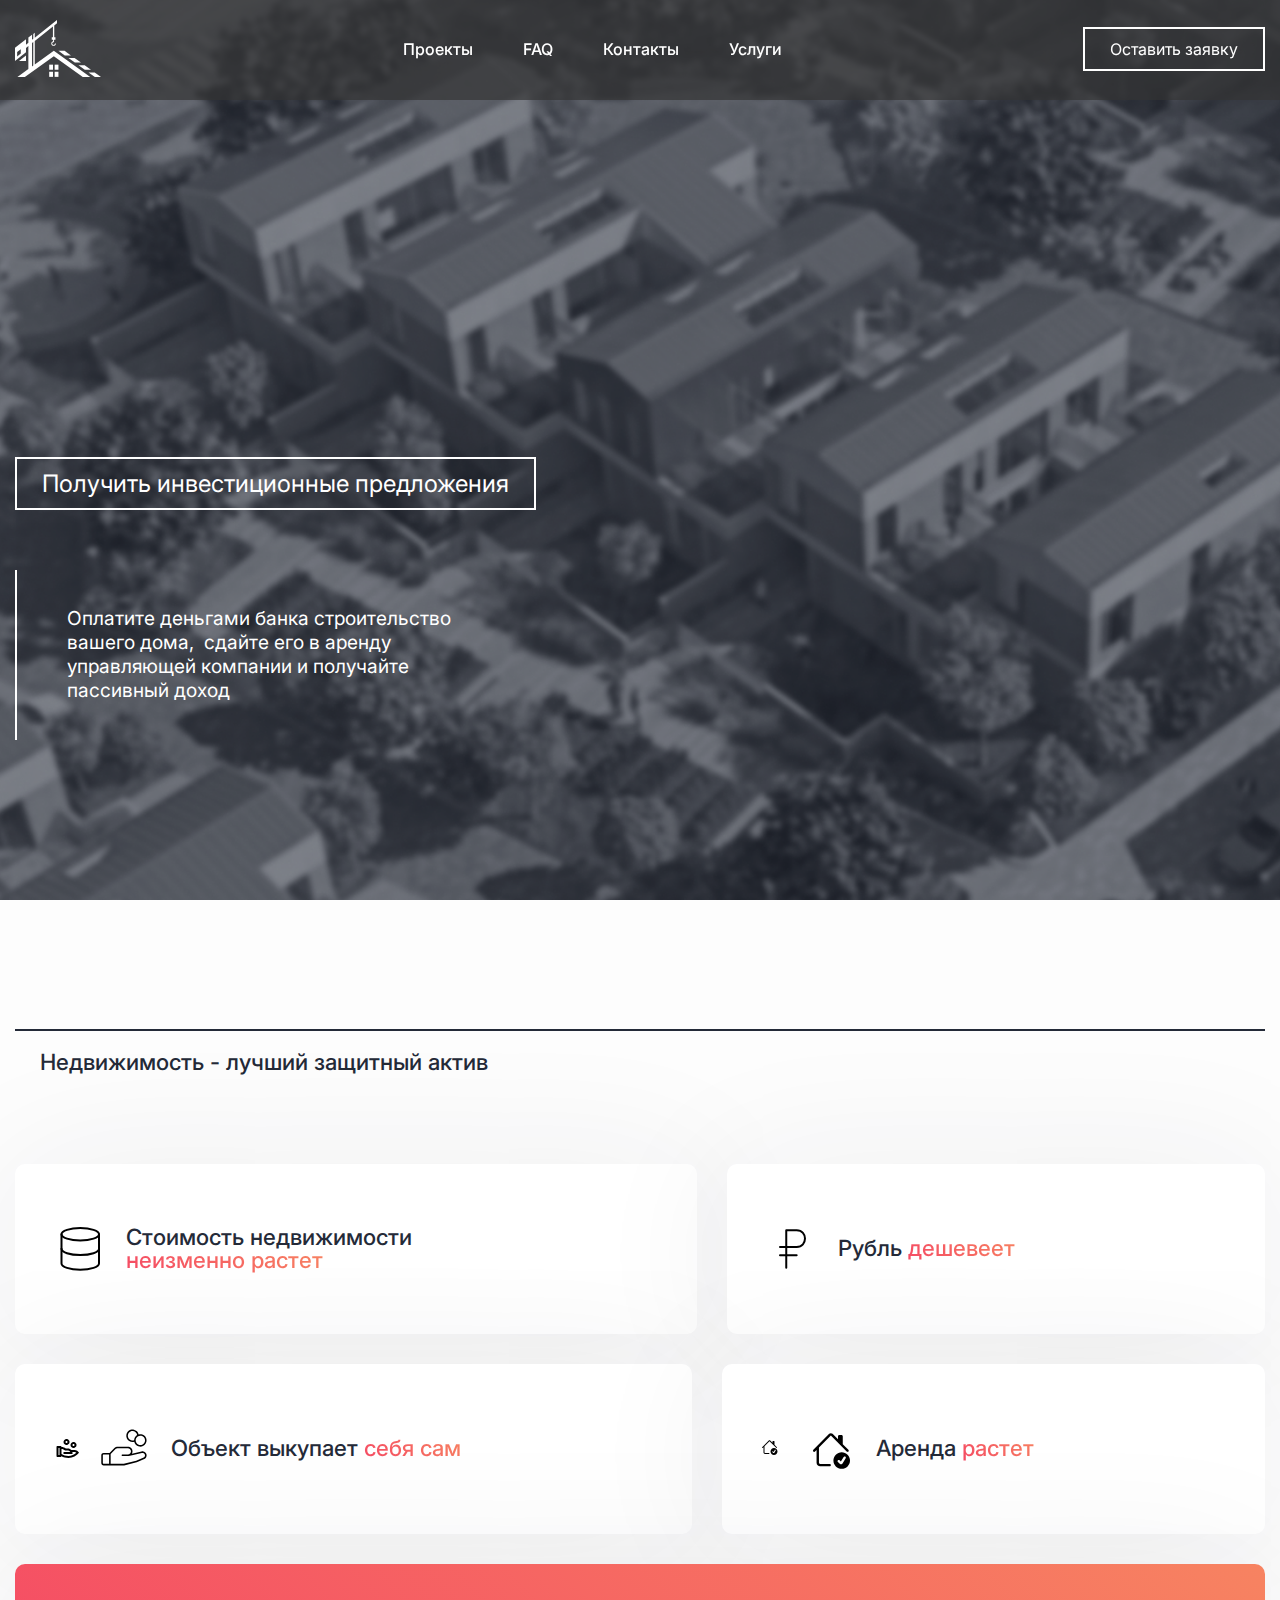
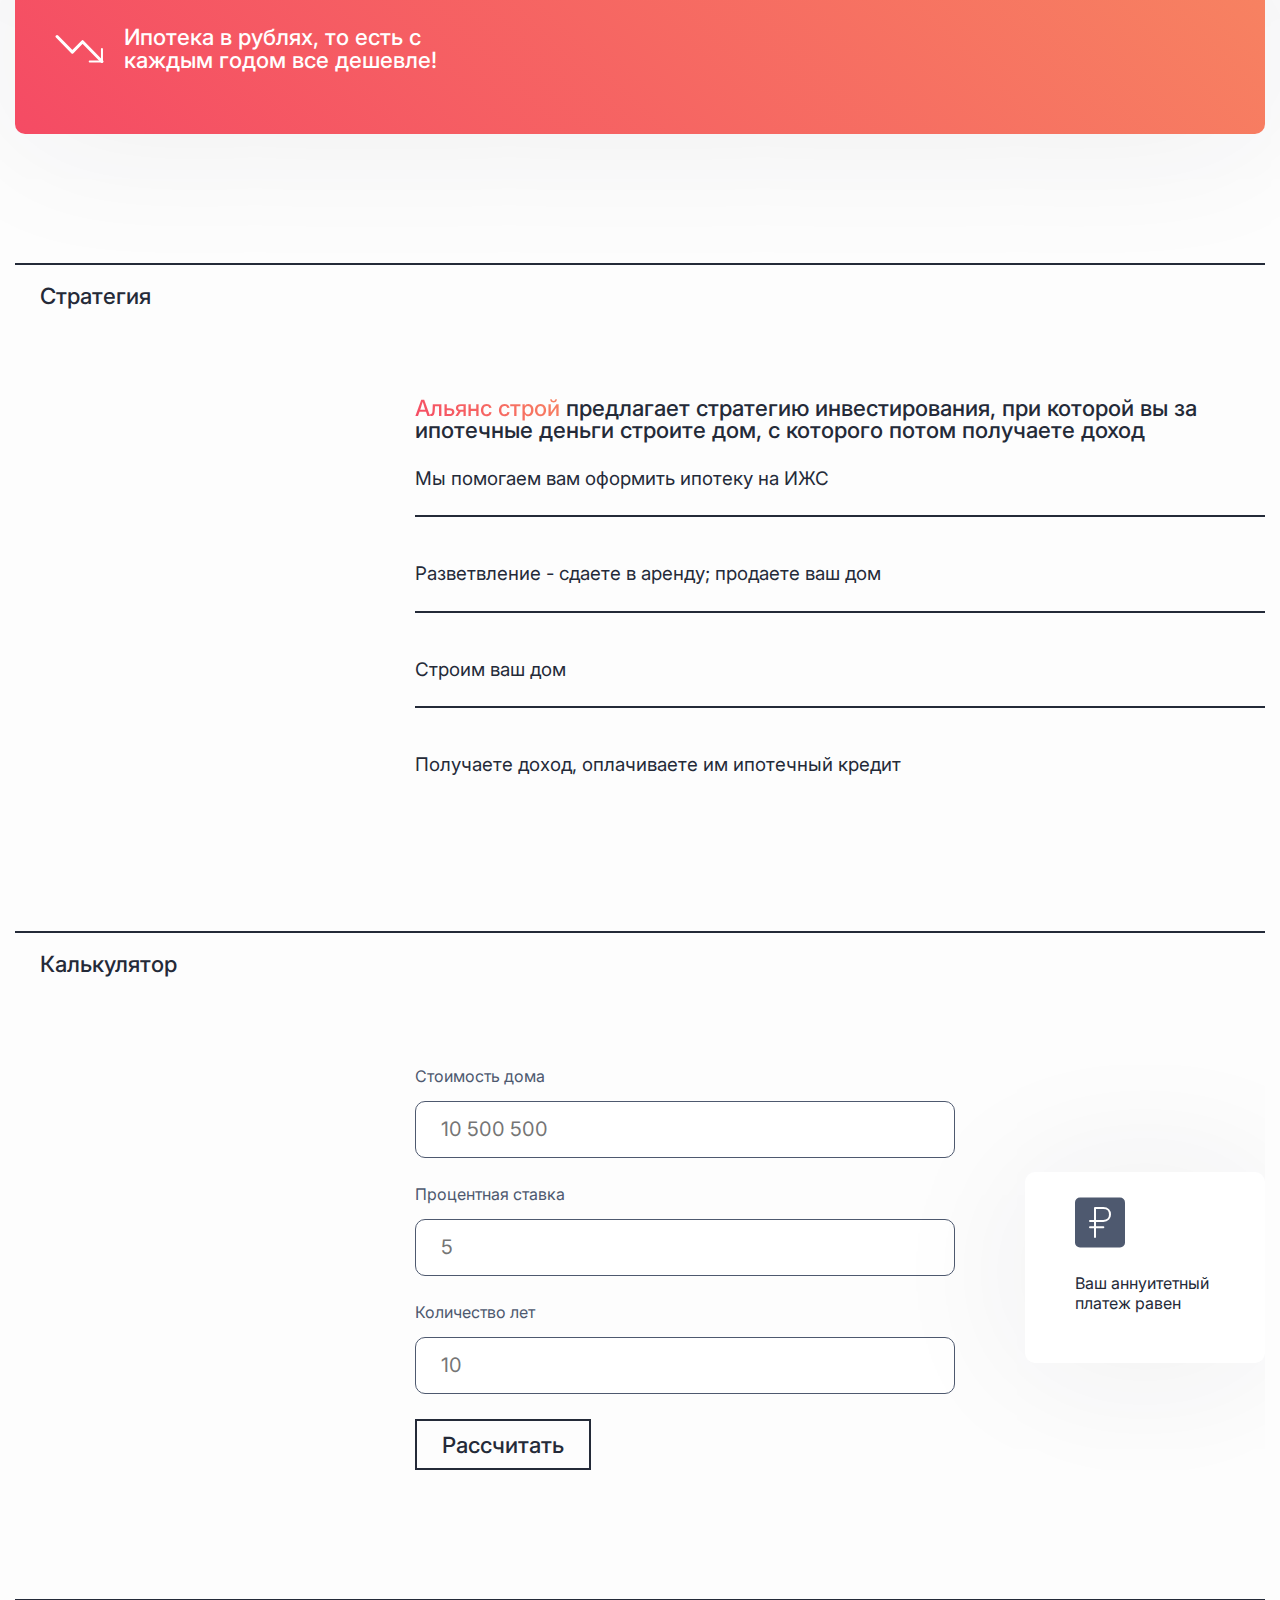
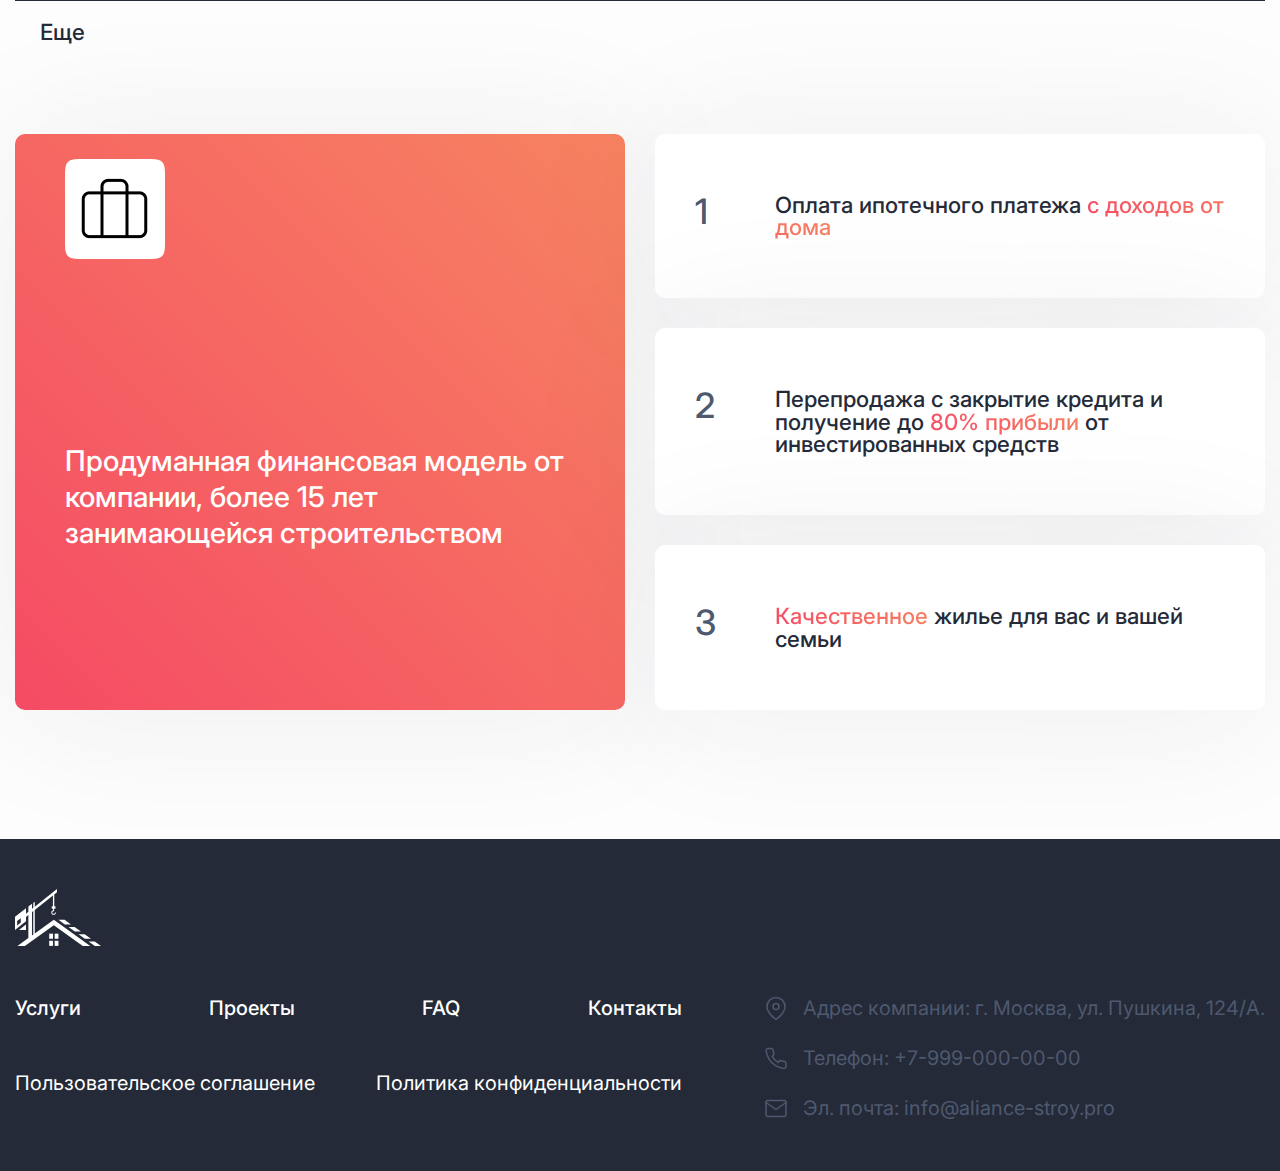
==== commit 52ab6365: "Add files via upload" ====
--- a/investment.html
+++ b/investment.html
@@ -5,7 +5,7 @@
 	<title>Investment</title>
 	<meta charset="UTF-8">
 	<meta name="format-detection" content="telephone=no">
-	<link rel="stylesheet" href="css/style.min.css?_v=20230807145741">
+	<link rel="stylesheet" href="css/style.min.css?_v=20230807150618">
 	<meta name="viewport" content="width=device-width, initial-scale=1.0">
 </head>
 
@@ -163,7 +163,7 @@
 					<div class="investment-more__items">
 						<div class="investment-more__info">
 							<div class="investment-more__icon">
-								<picture><source srcset="img/icons/investment/more.webp" type="image/webp"><img src="img/icons/investment/more.png" alt="icon"></picture>
+								<img src="img/icons/investment/more.png" alt="icon">
 							</div>
 							<div class="investment-more__header">
 								Продуманная финансовая модель от компании, более 15 лет занимающейся строительством
@@ -327,7 +327,7 @@
 			});
 		}
 	</script>
-	<script src="js/app.min.js?_v=20230807145741"></script>
+	<script src="js/app.min.js?_v=20230807150618"></script>
 </body>
 
 </html>--- a/css/style.min.css
+++ b/css/style.min.css
@@ -1 +1 @@
-@charset "UTF-8";@import url(https://fonts.googleapis.com/css?family=Inter:regular,500,600,700&display=swap);*{padding:0;margin:0;border:0}*,:after,:before{-webkit-box-sizing:border-box;box-sizing:border-box}body,html{height:100%;min-width:320px}body{color:#242a38;line-height:1;font-family:Inter;font-size:1.25rem;-ms-text-size-adjust:100%;-moz-text-size-adjust:100%;-webkit-text-size-adjust:100%;-webkit-font-smoothing:antialiased;-moz-osx-font-smoothing:grayscale}button,input,textarea{font-family:Inter;font-size:inherit}button{cursor:pointer;color:inherit;background-color:inherit}a{color:inherit;text-decoration:none}a:visited{text-decoration:none}a:hover{text-decoration:none}ul li{list-style:none}img{vertical-align:top}h1,h2,h3,h4,h5,h6{font-weight:inherit;font-size:inherit}.lock body{overflow:hidden;-ms-touch-action:none;touch-action:none;-ms-scroll-chaining:none;overscroll-behavior:none}.wrapper{min-height:100%;display:-webkit-box;display:-ms-flexbox;display:flex;-webkit-box-orient:vertical;-webkit-box-direction:normal;-ms-flex-direction:column;flex-direction:column;overflow:hidden}.wrapper>main{-webkit-box-flex:1;-ms-flex:1 1 auto;flex:1 1 auto}.wrapper>*{min-width:0}[class*=__container]{max-width:95.75rem;margin:0 auto;padding:0 .9375rem}input[type=email],input[type=tel],input[type=text],textarea{-webkit-appearance:none;-moz-appearance:none;appearance:none}.input{padding:15px 25px;width:100%;display:block;border-radius:10px;border:1px solid var(--sub,#4e596f);color:inherit;font-size:20px;line-height:125%}.input._form-error{border:1px solid #ff4500}.input:focus{outline:0}textarea.input{resize:none;padding:0 0}.form__error{padding-top:4px;font-size:14px;color:#ff4500}body::after{content:"";background-color:rgba(0,0,0,.5);position:fixed;width:100%;height:100%;top:0;left:0;opacity:0;-webkit-transition:opacity .8s ease 0s;transition:opacity .8s ease 0s;pointer-events:none;z-index:149}.popup-show body::after{opacity:1}.popup{position:fixed;top:0;left:0;bottom:0;right:0;padding:30px 10px;-webkit-transition:visibility .8s ease 0s;transition:visibility .8s ease 0s;visibility:hidden;pointer-events:none}.popup_show{z-index:150;visibility:visible;overflow:auto;pointer-events:auto}.popup_show .popup__content{visibility:visible;-webkit-transform:scale(1);-ms-transform:scale(1);transform:scale(1)}.popup__wrapper{display:-webkit-box;display:-ms-flexbox;display:flex;-webkit-box-orient:vertical;-webkit-box-direction:normal;-ms-flex-direction:column;flex-direction:column;-webkit-box-align:center;-ms-flex-align:center;align-items:center;min-height:100%;-webkit-box-flex:1;-ms-flex:1 1 auto;flex:1 1 auto;width:100%;display:flex;-webkit-box-pack:center;-ms-flex-pack:center;justify-content:center;align-items:center}.popup__content{visibility:hidden;-webkit-transform:scale(0);-ms-transform:scale(0);transform:scale(0);-webkit-transition:-webkit-transform .3s ease 0s;transition:-webkit-transform .3s ease 0s;transition:transform .3s ease 0s;transition:transform .3s ease 0s,-webkit-transform .3s ease 0s;background-color:#242a38;padding:20px;width:100%;max-width:600px;border-radius:20px}.lock .popup__content{visibility:visible}.popup__text{font-size:24px;color:#fff;text-align:center;margin-bottom:30px}.popup__button{text-align:center}[data-fullscreen]{min-height:100vh}.touch [data-fullscreen]{min-height:calc(var(--vh,1vh) * 100)}[class*=-ibg]{position:relative}[class*=-ibg] img{position:absolute;width:100%;height:100%;top:0;left:0;-o-object-fit:cover;object-fit:cover}[class*=-ibg_contain] img{-o-object-fit:contain;object-fit:contain}.button{color:#fff;font-size:1rem;padding:.625rem 1.5625rem;border:2px solid #fff;display:inline-block}.wrapper_projects .button{border:2px solid #242a38;color:#242a38}.button_size{font-size:1.5rem}.label{border-top:.125rem solid #242a38;padding:1.25rem 1.5625rem;font-weight:500}.label_no-line{border:none}.page_projects{padding-top:150px}#player{position:absolute;left:0;top:0;-o-object-fit:cover;object-fit:cover;-o-object-position:center;object-position:center;background-position:center;background-size:cover;background-repeat:no-repeat;-webkit-user-select:none;-moz-user-select:none;-ms-user-select:none;user-select:none;pointer-events:none;height:100%;width:100vh;min-width:100%;min-height:56.25vw}.mob-video{display:none}.header{background-color:rgba(51,51,51,.679);padding:1.25rem 0;position:fixed;top:0;z-index:100;left:0;width:100%;min-height:6.25rem}.wrapper_projects .header{background-color:#fff;color:#242a38}.wrapper_projects .header .logo-dark{display:block}.wrapper_projects .header .logo-light{display:none}.header._header-scroll{background-color:rgba(51,51,51,.679);color:#fff}.wrapper_projects .header._header-scroll{background-color:#fff}.header__container{display:-webkit-box;display:-ms-flexbox;display:flex;-webkit-box-align:center;-ms-flex-align:center;align-items:center;-webkit-column-gap:15px;-moz-column-gap:15px;column-gap:15px}.header__menu{-webkit-box-flex:1;-ms-flex-positive:1;flex-grow:1}.menu__list{display:-webkit-box;display:-ms-flexbox;display:flex;-webkit-box-pack:center;-ms-flex-pack:center;justify-content:center;text-transform:capitalize;-webkit-column-gap:3.125rem;-moz-column-gap:3.125rem;column-gap:3.125rem;row-gap:1.25rem;-ms-flex-wrap:wrap;flex-wrap:wrap}.menu__link{font-size:1rem;font-weight:500;line-height:1.21;color:#fff;position:relative;overflow:hidden}.wrapper_projects .menu__link{color:#242a38}.wrapper_projects .menu__link::after{content:"";background-color:#242a38}.menu__link::after{content:"";position:absolute;bottom:-3px;left:50%;width:0%;height:.125rem;background-color:#fff;-webkit-transition:all .5s ease 0s;transition:all .5s ease 0s}.footer{background-color:#242a38;padding:3.125rem 0}.footer__logo{display:inline-block;margin-bottom:3.125rem}.footer__list{display:-webkit-box;display:-ms-flexbox;display:flex;-webkit-box-pack:justify;-ms-flex-pack:justify;justify-content:space-between;gap:3.125rem}.footer__list:not(:last-child){margin-bottom:3.125rem}.footer__link{color:#fff;font-size:1.25rem;font-weight:500;line-height:125%;position:relative;overflow:hidden}.footer__link::after{content:"";position:absolute;bottom:-3px;left:50%;width:0%;height:.125rem;background-color:#fff;-webkit-transition:all .5s ease 0s;transition:all .5s ease 0s}.footer__info{display:-webkit-box;display:-ms-flexbox;display:flex;-webkit-box-pack:justify;-ms-flex-pack:justify;justify-content:space-between}.footer__privacy-policy,.footer__user-agreement{display:inline-block;color:#fff;font-size:1.25rem;line-height:125%}.actions-footer__item{display:-webkit-box;display:-ms-flexbox;display:flex;-webkit-box-align:center;-ms-flex-align:center;align-items:center;gap:15px}.actions-footer__item:not(:last-child){margin-bottom:1.5625rem}.actions-footer__link{color:#4e596f;font-size:1.25rem;font-weight:400;line-height:125%;-webkit-transition:all .5s ease 0s;transition:all .5s ease 0s}.no-webp .hero{background:url(../img/main-bg.png) center/cover no-repeat}.hero{display:-webkit-box;display:-ms-flexbox;display:flex;-webkit-box-orient:vertical;-webkit-box-direction:normal;-ms-flex-direction:column;flex-direction:column;-webkit-box-align:end;-ms-flex-align:end;align-items:flex-end;-webkit-box-pack:end;-ms-flex-pack:end;justify-content:flex-end;position:relative;padding:10rem 0}.hero__container{min-height:100%;width:100%;position:relative;z-index:3}.hero__buttons{display:-webkit-box;display:-ms-flexbox;display:flex;gap:3.125rem}.hero__buttons:not(:last-child){margin-bottom:3.75rem}.hero__button{text-align:center}.hero__info{display:-webkit-box;display:-ms-flexbox;display:flex;-webkit-box-align:center;-ms-flex-align:center;align-items:center;gap:3.125rem}.hero__title{color:#fff;line-height:125%}.hero__description{color:#fff;line-height:125%;border-left:.125rem solid #fff}.services__label:not(:last-child){margin-bottom:6.25rem}.services__icon img{width:3.125rem;height:3.125rem;-o-object-fit:cover;object-fit:cover}.services__items{display:-ms-grid;display:grid;-ms-grid-columns:(45%)[2];grid-template-columns:repeat(2,45%);-ms-flex-wrap:wrap;flex-wrap:wrap;-webkit-box-pack:justify;-ms-flex-pack:justify;justify-content:space-between;row-gap:3.75rem;-webkit-column-gap:1.25rem;-moz-column-gap:1.25rem;column-gap:1.25rem}.services__item{display:-webkit-box;display:-ms-flexbox;display:flex;gap:3.125rem;padding:1.5625rem 0}.services__item:nth-child(1){border-top:none}.services__subtitle{font-weight:500;line-height:125%}.services__subtitle:not(:last-child){margin-bottom:1.25rem}.services__subtitle span{background:var(--main-linear,linear-gradient(45deg,#f54b64 0,#f78361 100%));background-clip:text;-webkit-background-clip:text;-webkit-text-fill-color:transparent}.services__name{line-height:125%}.services__name:not(:last-child){margin-bottom:.9375rem}.advantages{background:#fdfdfd}.advantages__label:not(:last-child){margin-bottom:3.125rem}.advantages__wrapper{display:-webkit-box;display:-ms-flexbox;display:flex;gap:2.5rem}.advantages__items{display:-ms-grid;display:grid;-ms-grid-columns:(1fr)[3];grid-template-columns:repeat(3,1fr);-webkit-column-gap:2.5rem;-moz-column-gap:2.5rem;column-gap:2.5rem;row-gap:1.5625rem}.advantages__item{border-radius:10px;overflow:hidden;padding:1.5625rem 2.5rem}.no-webp .advantages__item:nth-child(even){background:url(../img/bg-2.png) center/cover no-repeat}.advantages__item:nth-child(odd){background:#fff;-webkit-box-shadow:rgba(149,157,165,.2) 0 8px 24px;box-shadow:rgba(149,157,165,.2) 0 8px 24px}.advantages__item_bg{background:#fff}.advantages__item_bg .advantages__text{color:inherit}.advantages__item_bg .advantages__subtitle{color:inherit}.advantages__item_bg .advantages__type{color:inherit;border:.125rem solid #4e596f}.advantages__header:not(:last-child){margin-bottom:1.5625rem}.advantages__type{display:inline-block;padding:.625rem 1.5625rem;color:#fff;font-size:1rem;overflow:hidden;border-radius:.625rem;border:.125rem solid #fff;font-weight:500}.advantages__type:not(:last-child){margin-bottom:1.5625rem}.advantages__subtitle{color:#eeeff1;font-weight:500;line-height:125%}.advantages__subtitle span{background:var(--main-linear,linear-gradient(45deg,#f54b64 0,#f78361 100%));background-clip:text;-webkit-background-clip:text;-webkit-text-fill-color:transparent}.advantages__subtitle:not(:last-child){margin-bottom:1.5625rem}.advantages__text{color:#eeeff1;font-weight:500;line-height:125%}.projects{padding-top:3.125rem}.projects__top{border-top:.125rem solid #242a38;display:-webkit-box;display:-ms-flexbox;display:flex;-webkit-box-pack:justify;-ms-flex-pack:justify;justify-content:space-between;-webkit-box-align:center;-ms-flex-align:center;align-items:center}.projects__top:not(:last-child){margin-bottom:70px}.projects__controll{display:-webkit-box;display:-ms-flexbox;display:flex;gap:20px}.projects__slider{overflow:visible!important}.projects__wrapper{min-height:580px}.no-webp .projects__slide{background:url(../img/bg-2.png) center/cover no-repeat}.projects__slide{height:100%;padding:75px 50px;display:-webkit-box;display:-ms-flexbox;display:flex;-webkit-box-orient:vertical;-webkit-box-direction:normal;-ms-flex-direction:column;flex-direction:column;-webkit-box-pack:end;-ms-flex-pack:end;justify-content:flex-end}.slide-projects{border-radius:10px}.slide-projects__top{display:-webkit-box;display:-ms-flexbox;display:flex;-webkit-box-align:center;-ms-flex-align:center;align-items:center;gap:1.5625rem}.slide-projects__top:not(:last-child){margin-bottom:25px}.slide-projects__status{border-radius:10px;padding:15px 25px;background:#fff;display:-webkit-inline-box;display:-ms-inline-flexbox;display:inline-flex;gap:15px;-webkit-box-align:center;-ms-flex-align:center;align-items:center}.slide-projects__link{border-radius:10px;background:#fff;padding:15px}.slide-projects__subtitle{color:#fff;font-size:40px;font-weight:500;line-height:125%}.slide-projects__subtitle:not(:last-child){margin-bottom:25px}.slide-projects__subtitle span{background:var(--main-linear,linear-gradient(45deg,#f54b64 0,#f78361 100%));background-clip:text;-webkit-background-clip:text;-webkit-text-fill-color:transparent}.slide-projects__text{color:#fff;font-weight:500;line-height:125%;max-width:53rem}.reviews__top{display:-webkit-box;display:-ms-flexbox;display:flex;-webkit-box-align:center;-ms-flex-align:center;align-items:center;-webkit-box-pack:justify;-ms-flex-pack:justify;justify-content:space-between}.reviews__top:not(:last-child){margin-bottom:70px}.reviews__controll{display:-webkit-box;display:-ms-flexbox;display:flex;gap:1.25rem}.reviews__slider{overflow:visible!important}.reviews__slide{display:-webkit-box;display:-ms-flexbox;display:flex;gap:25px}.reviews__name{font-weight:500;line-height:125%}.reviews__name:not(:last-child){margin-bottom:25px}.reviews__name span{background:var(--main-linear,linear-gradient(45deg,#f54b64 0,#f78361 100%));background-clip:text;-webkit-background-clip:text;-webkit-text-fill-color:transparent}.reviews__text{line-height:125%}.barriers{padding-top:50px;background-color:#fafafa}.barriers__label:not(:last-child){margin-bottom:35px}.barriers__items{display:-ms-grid;display:grid;-ms-grid-columns:59% 1fr;grid-template-columns:59% 1fr;gap:3.125rem}.barriers__items:not(:last-child){margin-bottom:50px}.barriers__item{-webkit-transition:all .5s ease 0s;transition:all .5s ease 0s;padding:3.125rem 1.5625rem;border-radius:10px;background:#fff;-webkit-box-shadow:0 4px 150px 0 rgba(36,42,56,.07);box-shadow:0 4px 150px 0 rgba(36,42,56,.07);background-color:#fff}.barriers__solo{width:100%;-webkit-transition:all .5s ease 0s;transition:all .5s ease 0s;padding:3.125rem;border-radius:10px;background:#fff;background-color:#fff;display:-webkit-inline-box;display:-ms-inline-flexbox;display:inline-flex;-webkit-box-align:start;-ms-flex-align:start;align-items:flex-start;gap:50px}.barriers__solo:not(:last-child){margin-bottom:50px}.barriers__solo .barriers__icon{margin-bottom:0!important}.barriers__solo .barriers__text{max-width:1000px}.barriers__icon{display:inline-block;padding:10px;border-radius:10px}.barriers__icon_1{background:var(--main-linear,linear-gradient(45deg,#f54b64 0,#f78361 100%))}.barriers__icon_2{background:#4e596f}.barriers__icon_3{background:#4e596f}.barriers__icon:not(:last-child){margin-bottom:50px}.barriers__subtitle{font-weight:500;line-height:125%}.barriers__subtitle:not(:last-child){margin-bottom:25px}.barriers__subtitle span{background:var(--main-linear,linear-gradient(45deg,#f54b64 0,#f78361 100%));background-clip:text;-webkit-background-clip:text;-webkit-text-fill-color:transparent}.barriers__text{font-weight:400;line-height:125%}.callback-barriers{-webkit-transition:all .5s ease 0s;transition:all .5s ease 0s;border-radius:10px;background:var(--main-linear,linear-gradient(45deg,#f54b64 0,#f78361 100%));-webkit-box-shadow:0 4px 150px 0 rgba(36,42,56,.07);box-shadow:0 4px 150px 0 rgba(36,42,56,.07);padding:50px}.callback-barriers__button{padding:10px 25px;background-color:#fff;color:#4e596f;font-weight:500;border:1px solid transparent;-webkit-transition:all .5s ease 0s;transition:all .5s ease 0s}.callback-barriers__subtitle{color:#fff;font-size:40px;font-weight:500;line-height:125%}.callback-barriers__subtitle:not(:last-child){margin-bottom:20px}.callback-barriers__text{color:#fff;line-height:125%}.callback-barriers__text:not(:last-child){margin-bottom:50px}.contacts{padding-top:50px}.contacts iframe:not(:last-child){margin-bottom:50px}.contacts__label:not(:last-child){margin-bottom:50px}.contacts__message{line-height:125%}.contacts__message:not(:last-child){margin-bottom:50px}.contacts__wrapper{display:-webkit-box;display:-ms-flexbox;display:flex;gap:50px}.form-contacts__line{display:-webkit-box;display:-ms-flexbox;display:flex;-webkit-box-orient:vertical;-webkit-box-direction:normal;-ms-flex-direction:column;flex-direction:column}.form-contacts__line:not(:last-child){margin-bottom:25px}.form-contacts__label{cursor:pointer;display:inline-block;color:#4e596f;font-size:1rem;line-height:125%}.form-contacts__label:not(:last-child){margin-bottom:15px}.form-contacts__button{color:var(--main,#242a38);font-weight:500;border:2px solid var(--main,#242a38);padding:10px 25px;-webkit-transition:all .5s ease 0s;transition:all .5s ease 0s}.contacts__item{display:-webkit-box;display:-ms-flexbox;display:flex;-webkit-box-align:center;-ms-flex-align:center;align-items:center;gap:15px}.contacts__item:not(:last-child){margin-bottom:55px}.contacts__item a,.contacts__item span{color:var(--sub,#4e596f);line-height:125%}.projects-info__label:not(:last-child){margin-bottom:70px}.projects-info__items{display:-ms-grid;display:grid;-ms-grid-columns:(400px)[3];grid-template-columns:repeat(3,400px);gap:1.5625rem;-webkit-box-align:center;-ms-flex-align:center;align-items:center}.projects-info__item{border-radius:10px;border:1px solid var(--sub,#4e596f);display:-webkit-box;display:-ms-flexbox;display:flex;-webkit-box-align:center;-ms-flex-align:center;align-items:center;padding:15px 25px;gap:.9375rem}.projects-info__item span{line-height:125%}.projects-technical__label:not(:last-child){margin-bottom:70px}.projects-technical__list{display:-ms-grid;display:grid;-ms-grid-columns:(1fr)[3];grid-template-columns:repeat(3,1fr)}.projects-technical__item{color:var(--main,#242a38);line-height:125%}.projects-technical__item:not(:last-child){margin-bottom:25px}.project-info__label:not(:last-child){margin-bottom:30px}.project-info__text{max-width:53.125rem;margin-left:auto;color:#242a38;line-height:125%}.project-photo__label:not(:last-child){margin-bottom:35px}.project-photo__image img{max-width:100%;-o-object-fit:cover;object-fit:cover}.project-photo__image:not(:last-child){margin-bottom:50px}.investment-best{background-color:#fdfdfd}.investment-best__label:not(:last-child){margin-bottom:70px}.investment-best__items{display:-webkit-box;display:-ms-flexbox;display:flex;-webkit-box-pack:center;-ms-flex-pack:center;justify-content:center;-ms-flex-wrap:wrap;flex-wrap:wrap;gap:1.875rem}.investment-best__item{-webkit-box-flex:1;-ms-flex-positive:1;flex-grow:1;display:-webkit-box;display:-ms-flexbox;display:flex;-webkit-box-align:center;-ms-flex-align:center;align-items:center;-webkit-column-gap:1.25rem;-moz-column-gap:1.25rem;column-gap:1.25rem;padding:3.75rem 2.5rem;border-radius:10px;background:#fff;-webkit-box-shadow:0 4px 150px 0 rgba(36,42,56,.07);box-shadow:0 4px 150px 0 rgba(36,42,56,.07)}.investment-best__item:last-child{border-radius:10px;background:var(--main-linear,linear-gradient(45deg,#f54b64 0,#f78361 100%));-webkit-box-shadow:0 4px 150px 0 rgba(36,42,56,.07);box-shadow:0 4px 150px 0 rgba(36,42,56,.07)}.investment-best__name{font-weight:500;max-width:20rem}.investment-best__name_color{color:#fff}.investment-best__name span{background:var(--main-linear,linear-gradient(45deg,#f54b64 0,#f78361 100%));background-clip:text;-webkit-background-clip:text;-webkit-text-fill-color:transparent}.investment-strategy{background-color:#fdfdfd}.investment-strategy__label:not(:last-child){margin-bottom:70px}.investment-strategy__wrapper{max-width:53.125rem;margin-left:auto}.investment-strategy__header{font-weight:500}.investment-strategy__header span{background:var(--main-linear,linear-gradient(45deg,#f54b64 0,#f78361 100%));background-clip:text;-webkit-background-clip:text;-webkit-text-fill-color:transparent}.investment-strategy__list{display:-ms-grid;display:grid;gap:1.25rem}.investment-strategy__item{line-height:125%;line-height:125%;padding:1.5625rem 0}.investment-strategy__item:not(:last-child){border-bottom:2px solid var(--main,#242a38)}.investment-more{background-color:#fdfdfd}.investment-more__label:not(:last-child){margin-bottom:70px}.investment-more__items{display:-ms-grid;display:grid;-ms-grid-columns:(1fr)[2];grid-template-columns:repeat(2,1fr);gap:1.875rem}.investment-more__info{display:-ms-grid;display:grid;gap:3.125rem;border-radius:10px;background:var(--main-linear,linear-gradient(45deg,#f54b64 0,#f78361 100%));-webkit-box-shadow:0 4px 150px 0 rgba(36,42,56,.07);box-shadow:0 4px 150px 0 rgba(36,42,56,.07);padding:25px 50px}.investment-more__header{color:#fff;font-weight:500;line-height:125%}.investment-more__list li{border-radius:10px;background:#fff;display:-ms-grid;display:grid;gap:3.125rem;-ms-grid-columns:30px 1fr;grid-template-columns:30px 1fr;-webkit-box-shadow:0 4px 150px 0 rgba(36,42,56,.07);box-shadow:0 4px 150px 0 rgba(36,42,56,.07);padding:3.75rem 2.5rem}.investment-more__list li:not(:last-child){margin-bottom:30px}.investment-more__count{color:var(--sub,#4e596f);font-weight:500}.investment-more__name{font-weight:500}.investment-more__name span{background:var(--main-linear,linear-gradient(45deg,#f54b64 0,#f78361 100%));background-clip:text;-webkit-background-clip:text;-webkit-text-fill-color:transparent}.investement-calculator{background-color:#fdfdfd}.investement-calculator__label:not(:last-child){margin-bottom:4.375rem}.investement-calculator__label-form{color:#4e596f;display:inline-block;font-size:1rem;cursor:pointer;line-height:125%}.investement-calculator__label-form:not(:last-child){margin-bottom:15px}.investement-calculator__wrapper{max-width:53.125rem;margin-left:auto;overflow:hidden;display:-ms-grid;display:grid;-webkit-box-align:center;-ms-flex-align:center;align-items:center;gap:4.375rem;-ms-grid-columns:1fr 15rem;grid-template-columns:1fr 15rem}.investement-calculator__line:not(:last-child){margin-bottom:25px}.investement-calculator__result{display:-ms-grid;display:grid;gap:25px;border-radius:10px;background:#fff;-webkit-box-shadow:0 4px 150px 0 rgba(36,42,56,.07);box-shadow:0 4px 150px 0 rgba(36,42,56,.07);padding:25px 50px}.investement-calculator__text{font-size:16px;line-height:125%}.investement-calculator__count{background:var(--main-linear,linear-gradient(45deg,#f54b64 0,#f78361 100%));background-clip:text;-webkit-background-clip:text;-webkit-text-fill-color:transparent}.swiper{overflow:hidden}.swiper-wrapper{width:100%;height:100%;-webkit-box-sizing:content-box;box-sizing:content-box;display:-webkit-box;display:-ms-flexbox;display:flex;position:relative}.swiper-vertical .swiper-wrapper{-webkit-box-orient:vertical;-webkit-box-direction:normal;-ms-flex-direction:column;flex-direction:column}.swiper-autoheight .swiper-wrapper{-webkit-box-align:start;-ms-flex-align:start;align-items:flex-start}.swiper-initialized .swiper-slide{-ms-flex-negative:0;flex-shrink:0}.swiper-android .swiper-slide,.swiper-android .swiper-wrapper{-webkit-transform:translate3d(0,0,0);transform:translate3d(0,0,0)}.swiper-button-lock{display:none!important}@media (min-width:47.99875em){.footer__info{gap:.625rem}.hero__title{max-width:31.5rem}.hero__description{padding-top:2.3125rem;padding-bottom:2.3125rem;padding-left:50px}.hero__description{max-width:28.875rem}.services__item{border-top:.0625rem solid #4e596f}.services__item:nth-child(2){border-top:none}}@media (min-width:61.99875em){.footer__items{display:-webkit-box;display:-ms-flexbox;display:flex;-webkit-box-pack:justify;-ms-flex-pack:justify;justify-content:space-between;gap:1.25rem}.footer__menu{-webkit-box-flex:0;-ms-flex:0 1 41.6875rem;flex:0 1 41.6875rem}.barriers__icon{-ms-flex-item-align:center;-ms-grid-row-align:center;align-self:center}.contacts__wrapper{max-width:1149px;-webkit-box-align:center;-ms-flex-align:center;align-items:center}.form-contacts{min-width:490px}}@media (min-width:95.75em){.label{font-size:1.5rem}.hero__title{font-size:2.5rem}.hero__description{font-size:1.25rem}.services{padding-top:9.375rem}.services{padding-bottom:9.375rem}.services__subtitle{font-size:2.5rem}.services__name{font-size:1.25rem}.advantages{padding-bottom:9.375rem}.advantages__subtitle{font-size:1.75rem}.advantages__text{font-size:1rem}.projects{padding-bottom:9.375rem}.slide-projects__text{font-size:1.25rem}.reviews{padding-bottom:9.375rem}.reviews__name{font-size:2rem}.reviews__text{font-size:1.25rem}.barriers{padding-bottom:9.375rem}.barriers__subtitle{font-size:2.5rem}.barriers__text{font-size:1.25rem}.callback-barriers__button{font-size:1.5rem}.callback-barriers__text{font-size:1.25rem}.contacts{padding-bottom:9.375rem}.contacts__message{font-size:1.25rem}.form-contacts__button{font-size:1.5rem}.contacts__item a,.contacts__item span{font-size:1.25rem}.projects-info{padding-bottom:9.375rem}.projects-info__item span{font-size:1.25rem}.projects-technical{padding-bottom:9.375rem}.projects-technical__item{font-size:1.25rem}.project-info{padding-bottom:9.375rem}.project-info__text{font-size:1.25rem}.project-photo{padding-bottom:9.375rem}.investment-best{padding-top:9.375rem}.investment-best{padding-bottom:9.375rem}.investment-best__name{font-size:1.5rem}.investment-strategy{padding-bottom:9.375rem}.investment-strategy__header{font-size:1.5rem}.investment-strategy__item{font-size:1.25rem}.investment-more{padding-bottom:9.375rem}.investment-more__header{font-size:2rem}.investment-more__count{font-size:2.5rem}.investment-more__name{font-size:1.5rem}.investement-calculator{padding-bottom:9.375rem}}@media (max-width:20em){.label{font-size:1rem}.hero__title{font-size:1.5rem}.hero__description{font-size:1rem}.services{padding-top:3.125rem}.services{padding-bottom:3.125rem}.services__subtitle{font-size:1rem}.services__name{font-size:.875rem}.advantages{padding-bottom:3.125rem}.advantages__subtitle{font-size:1rem}.advantages__text{font-size:.875rem}.projects{padding-bottom:3.125rem}.slide-projects__text{font-size:.875rem}.reviews{padding-bottom:3.125rem}.reviews__name{font-size:1rem}.reviews__text{font-size:.875rem}.barriers{padding-bottom:3.125rem}.barriers__subtitle{font-size:2rem}.barriers__text{font-size:.875rem}.callback-barriers__button{font-size:.8125rem}.callback-barriers__text{font-size:.875rem}.contacts{padding-bottom:3.125rem}.contacts__message{font-size:.875rem}.form-contacts__button{font-size:1rem}.contacts__item a,.contacts__item span{font-size:.875rem}.projects-info{padding-bottom:3.125rem}.projects-info__item span{font-size:.875rem}.projects-technical{padding-bottom:3.125rem}.projects-technical__item{font-size:.875rem}.project-info{padding-bottom:3.125rem}.project-info__text{font-size:1rem}.project-photo{padding-bottom:3.125rem}.investment-best{padding-top:3.125rem}.investment-best{padding-bottom:3.125rem}.investment-best__name{font-size:1rem}.investment-strategy{padding-bottom:3.125rem}.investment-strategy__header{font-size:1rem}.investment-strategy__item{font-size:.875rem}.investment-more{padding-bottom:3.125rem}.investment-more__header{font-size:1rem}.investment-more__count{font-size:1rem}.investment-more__name{font-size:1rem}.investement-calculator{padding-bottom:3.125rem}}@media (max-width:95.75em){.advantages__items{gap:25px}.advantages__item{padding:25px}.projects-info__label:not(:last-child){margin-bottom:2.5rem}.projects-info__items{-ms-grid-columns:(1fr)[3];grid-template-columns:repeat(3,1fr)}}@media (orientation:landscape) and (max-width:61.99875em){#player{display:none}.mob-video{display:block;position:absolute;top:0;left:0;right:0;max-width:100%;width:100%;-o-object-fit:cover;object-fit:cover;-o-object-position:center;object-position:center;height:100%}}@media (max-width:61.99875em){.footer__menu:not(:last-child){margin-bottom:3.125rem}.hero__buttons{-webkit-box-orient:vertical;-webkit-box-direction:normal;-ms-flex-direction:column;flex-direction:column}.services__label:not(:last-child){margin-bottom:1.5625rem}.advantages__item{padding:40px 25px}.projects__top:not(:last-child){margin-bottom:30px}.reviews__slide{-webkit-box-orient:vertical;-webkit-box-direction:normal;-ms-flex-direction:column;flex-direction:column}.barriers__items{-ms-grid-columns:none;grid-template-columns:none}.barriers__items{gap:1.25rem}.barriers__items:not(:last-child){margin-bottom:1.5625rem}.barriers__solo{-webkit-box-orient:vertical;-webkit-box-direction:normal;-ms-flex-direction:column;flex-direction:column}.contacts__wrapper{-webkit-box-orient:vertical;-webkit-box-direction:reverse;-ms-flex-direction:column-reverse;flex-direction:column-reverse}.projects-info__items{-ms-grid-columns:none;grid-template-columns:none}.projects-technical__label:not(:last-child){margin-bottom:30px}.projects-technical__list{-ms-grid-columns:(1fr)[2];grid-template-columns:repeat(2,1fr)}.project-photo__label:not(:last-child){margin-bottom:25px}.project-photo__image:not(:last-child){margin-bottom:25px}.investment-best__label:not(:last-child){margin-bottom:35px}.investment-best__item{padding:1.875rem}.investment-strategy__label:not(:last-child){margin-bottom:2.1875rem}.investment-more__label:not(:last-child){margin-bottom:2.1875rem}.investment-more__list li{gap:1.5625rem}.investment-more__list li{padding:30px}.investement-calculator__label:not(:last-child){margin-bottom:2.1875rem}.investement-calculator__wrapper{-ms-grid-columns:none;grid-template-columns:none}}@media (max-width:47.99875em){.popup__text{font-size:20px}.touch [data-fullscreen]{-webkit-transition:height .2s;transition:height .2s}.button_size{font-size:1.25rem}#player{display:none}.mob-video{display:block;position:absolute;top:0;left:0;right:0;max-width:100%;width:100%;-o-object-fit:cover;object-fit:cover;-o-object-position:center;object-position:center;height:100%}.header__container{-webkit-box-orient:vertical;-webkit-box-direction:normal;-ms-flex-direction:column;flex-direction:column;row-gap:2.125rem}.header__button{display:none}.menu__list{-webkit-column-gap:1.5625rem;-moz-column-gap:1.5625rem;column-gap:1.5625rem}.menu__link{font-size:.875rem}.footer__list{-webkit-box-orient:vertical;-webkit-box-direction:normal;-ms-flex-direction:column;flex-direction:column}.footer__info{-webkit-box-orient:vertical;-webkit-box-direction:normal;-ms-flex-direction:column;flex-direction:column;gap:3.125rem}.actions-footer__link{font-size:.875rem}.hero{padding-bottom:6.25rem;padding-top:15.625rem}.hero__info{-webkit-box-orient:vertical;-webkit-box-direction:normal;-ms-flex-direction:column;flex-direction:column;-webkit-box-align:start;-ms-flex-align:start;align-items:flex-start}.hero__description{padding-left:1.5625rem}.services__icon img{width:3.125rem;height:3.125rem}.services__items{-ms-grid-columns:none;grid-template-columns:none}.services__items{row-gap:1.5625rem}.services__item{gap:1.5625rem}.services__item{border-top:.0625rem solid #4e596f}.advantages__label:not(:last-child){margin-bottom:1.5625rem}.advantages__items{-webkit-box-ordinal-group:2;-ms-flex-order:1;order:1}.advantages__items{-ms-grid-columns:none;grid-template-columns:none}.advantages__item_1{-webkit-box-ordinal-group:2;-ms-flex-order:1;order:1}.projects__slide{padding:25px}.slide-projects__status{font-size:14px}.reviews__top:not(:last-child){margin-bottom:35px}.barriers__item{padding:3.125rem 1.5625rem}.barriers__solo{padding:3.125rem 1.5625rem}.callback-barriers{padding:50px 25px}.callback-barriers__subtitle{font-size:1.8125rem}.contacts__label:not(:last-child){margin-bottom:30px}.projects-info__label:not(:last-child){margin-bottom:30px}.investment-more__items{-ms-grid-columns:none;grid-template-columns:none}.investment-more__info{-webkit-box-ordinal-group:3;-ms-flex-order:2;order:2}.investment-more__info{padding:30px}.investment-more__icon img{width:57px}.investment-more__list li{gap:10px}}@media (max-width:29.99875em){.projects-technical__list{-ms-grid-columns:none;grid-template-columns:none}.projects-technical__list{text-align:center}}@media (min-width:20em) and (max-width:95.75em){@supports (font-size:clamp(1rem ,0.8679867987rem + 0.6600660066vw ,1.5rem)){.label{font-size:clamp(1rem ,.8679867987rem + .6600660066vw ,1.5rem)}}@supports not (font-size:clamp(1rem ,0.8679867987rem + 0.6600660066vw ,1.5rem)){.label{font-size:calc(1rem + .5 * (100vw - 20rem)/ 75.75)}}@supports (font-size:clamp(1.5rem ,1.2359735974rem + 1.3201320132vw ,2.5rem)){.hero__title{font-size:clamp(1.5rem ,1.2359735974rem + 1.3201320132vw ,2.5rem)}}@supports not (font-size:clamp(1.5rem ,1.2359735974rem + 1.3201320132vw ,2.5rem)){.hero__title{font-size:calc(1.5rem + 1 * (100vw - 20rem)/ 75.75)}}@supports (font-size:clamp(1rem ,0.9339933993rem + 0.3300330033vw ,1.25rem)){.hero__description{font-size:clamp(1rem ,.9339933993rem + .3300330033vw ,1.25rem)}}@supports not (font-size:clamp(1rem ,0.9339933993rem + 0.3300330033vw ,1.25rem)){.hero__description{font-size:calc(1rem + .25 * (100vw - 20rem)/ 75.75)}}@supports (padding-top:clamp(3.125rem ,1.4748349835rem + 8.2508250825vw ,9.375rem)){.services{padding-top:clamp(3.125rem ,1.4748349835rem + 8.2508250825vw ,9.375rem)}}@supports not (padding-top:clamp(3.125rem ,1.4748349835rem + 8.2508250825vw ,9.375rem)){.services{padding-top:calc(3.125rem + 6.25 * (100vw - 20rem)/ 75.75)}}@supports (padding-bottom:clamp(3.125rem ,1.4748349835rem + 8.2508250825vw ,9.375rem)){.services{padding-bottom:clamp(3.125rem ,1.4748349835rem + 8.2508250825vw ,9.375rem)}}@supports not (padding-bottom:clamp(3.125rem ,1.4748349835rem + 8.2508250825vw ,9.375rem)){.services{padding-bottom:calc(3.125rem + 6.25 * (100vw - 20rem)/ 75.75)}}@supports (font-size:clamp(1rem ,0.603960396rem + 1.9801980198vw ,2.5rem)){.services__subtitle{font-size:clamp(1rem ,.603960396rem + 1.9801980198vw ,2.5rem)}}@supports not (font-size:clamp(1rem ,0.603960396rem + 1.9801980198vw ,2.5rem)){.services__subtitle{font-size:calc(1rem + 1.5 * (100vw - 20rem)/ 75.75)}}@supports (font-size:clamp(0.875rem ,0.775990099rem + 0.495049505vw ,1.25rem)){.services__name{font-size:clamp(.875rem ,.775990099rem + .495049505vw ,1.25rem)}}@supports not (font-size:clamp(0.875rem ,0.775990099rem + 0.495049505vw ,1.25rem)){.services__name{font-size:calc(.875rem + .375 * (100vw - 20rem)/ 75.75)}}@supports (padding-bottom:clamp(3.125rem ,1.4748349835rem + 8.2508250825vw ,9.375rem)){.advantages{padding-bottom:clamp(3.125rem ,1.4748349835rem + 8.2508250825vw ,9.375rem)}}@supports not (padding-bottom:clamp(3.125rem ,1.4748349835rem + 8.2508250825vw ,9.375rem)){.advantages{padding-bottom:calc(3.125rem + 6.25 * (100vw - 20rem)/ 75.75)}}@supports (font-size:clamp(1rem ,0.801980198rem + 0.9900990099vw ,1.75rem)){.advantages__subtitle{font-size:clamp(1rem ,.801980198rem + .9900990099vw ,1.75rem)}}@supports not (font-size:clamp(1rem ,0.801980198rem + 0.9900990099vw ,1.75rem)){.advantages__subtitle{font-size:calc(1rem + .75 * (100vw - 20rem)/ 75.75)}}@supports (font-size:clamp(0.875rem ,0.8419966997rem + 0.1650165017vw ,1rem)){.advantages__text{font-size:clamp(.875rem ,.8419966997rem + .1650165017vw ,1rem)}}@supports not (font-size:clamp(0.875rem ,0.8419966997rem + 0.1650165017vw ,1rem)){.advantages__text{font-size:calc(.875rem + .125 * (100vw - 20rem)/ 75.75)}}@supports (padding-bottom:clamp(3.125rem ,1.4748349835rem + 8.2508250825vw ,9.375rem)){.projects{padding-bottom:clamp(3.125rem ,1.4748349835rem + 8.2508250825vw ,9.375rem)}}@supports not (padding-bottom:clamp(3.125rem ,1.4748349835rem + 8.2508250825vw ,9.375rem)){.projects{padding-bottom:calc(3.125rem + 6.25 * (100vw - 20rem)/ 75.75)}}@supports (font-size:clamp(0.875rem ,0.775990099rem + 0.495049505vw ,1.25rem)){.slide-projects__text{font-size:clamp(.875rem ,.775990099rem + .495049505vw ,1.25rem)}}@supports not (font-size:clamp(0.875rem ,0.775990099rem + 0.495049505vw ,1.25rem)){.slide-projects__text{font-size:calc(.875rem + .375 * (100vw - 20rem)/ 75.75)}}@supports (padding-bottom:clamp(3.125rem ,1.4748349835rem + 8.2508250825vw ,9.375rem)){.reviews{padding-bottom:clamp(3.125rem ,1.4748349835rem + 8.2508250825vw ,9.375rem)}}@supports not (padding-bottom:clamp(3.125rem ,1.4748349835rem + 8.2508250825vw ,9.375rem)){.reviews{padding-bottom:calc(3.125rem + 6.25 * (100vw - 20rem)/ 75.75)}}@supports (font-size:clamp(1rem ,0.7359735974rem + 1.3201320132vw ,2rem)){.reviews__name{font-size:clamp(1rem ,.7359735974rem + 1.3201320132vw ,2rem)}}@supports not (font-size:clamp(1rem ,0.7359735974rem + 1.3201320132vw ,2rem)){.reviews__name{font-size:calc(1rem + 1 * (100vw - 20rem)/ 75.75)}}@supports (font-size:clamp(0.875rem ,0.775990099rem + 0.495049505vw ,1.25rem)){.reviews__text{font-size:clamp(.875rem ,.775990099rem + .495049505vw ,1.25rem)}}@supports not (font-size:clamp(0.875rem ,0.775990099rem + 0.495049505vw ,1.25rem)){.reviews__text{font-size:calc(.875rem + .375 * (100vw - 20rem)/ 75.75)}}@supports (padding-bottom:clamp(3.125rem ,1.4748349835rem + 8.2508250825vw ,9.375rem)){.barriers{padding-bottom:clamp(3.125rem ,1.4748349835rem + 8.2508250825vw ,9.375rem)}}@supports not (padding-bottom:clamp(3.125rem ,1.4748349835rem + 8.2508250825vw ,9.375rem)){.barriers{padding-bottom:calc(3.125rem + 6.25 * (100vw - 20rem)/ 75.75)}}@supports (font-size:clamp(2rem ,1.8679867987rem + 0.6600660066vw ,2.5rem)){.barriers__subtitle{font-size:clamp(2rem ,1.8679867987rem + .6600660066vw ,2.5rem)}}@supports not (font-size:clamp(2rem ,1.8679867987rem + 0.6600660066vw ,2.5rem)){.barriers__subtitle{font-size:calc(2rem + .5 * (100vw - 20rem)/ 75.75)}}@supports (font-size:clamp(0.875rem ,0.775990099rem + 0.495049505vw ,1.25rem)){.barriers__text{font-size:clamp(.875rem ,.775990099rem + .495049505vw ,1.25rem)}}@supports not (font-size:clamp(0.875rem ,0.775990099rem + 0.495049505vw ,1.25rem)){.barriers__text{font-size:calc(.875rem + .375 * (100vw - 20rem)/ 75.75)}}@supports (font-size:clamp(0.8125rem ,0.6309818482rem + 0.9075907591vw ,1.5rem)){.callback-barriers__button{font-size:clamp(.8125rem ,.6309818482rem + .9075907591vw ,1.5rem)}}@supports not (font-size:clamp(0.8125rem ,0.6309818482rem + 0.9075907591vw ,1.5rem)){.callback-barriers__button{font-size:calc(.8125rem + .6875 * (100vw - 20rem)/ 75.75)}}@supports (font-size:clamp(0.875rem ,0.775990099rem + 0.495049505vw ,1.25rem)){.callback-barriers__text{font-size:clamp(.875rem ,.775990099rem + .495049505vw ,1.25rem)}}@supports not (font-size:clamp(0.875rem ,0.775990099rem + 0.495049505vw ,1.25rem)){.callback-barriers__text{font-size:calc(.875rem + .375 * (100vw - 20rem)/ 75.75)}}@supports (padding-bottom:clamp(3.125rem ,1.4748349835rem + 8.2508250825vw ,9.375rem)){.contacts{padding-bottom:clamp(3.125rem ,1.4748349835rem + 8.2508250825vw ,9.375rem)}}@supports not (padding-bottom:clamp(3.125rem ,1.4748349835rem + 8.2508250825vw ,9.375rem)){.contacts{padding-bottom:calc(3.125rem + 6.25 * (100vw - 20rem)/ 75.75)}}@supports (font-size:clamp(0.875rem ,0.775990099rem + 0.495049505vw ,1.25rem)){.contacts__message{font-size:clamp(.875rem ,.775990099rem + .495049505vw ,1.25rem)}}@supports not (font-size:clamp(0.875rem ,0.775990099rem + 0.495049505vw ,1.25rem)){.contacts__message{font-size:calc(.875rem + .375 * (100vw - 20rem)/ 75.75)}}@supports (font-size:clamp(1rem ,0.8679867987rem + 0.6600660066vw ,1.5rem)){.form-contacts__button{font-size:clamp(1rem ,.8679867987rem + .6600660066vw ,1.5rem)}}@supports not (font-size:clamp(1rem ,0.8679867987rem + 0.6600660066vw ,1.5rem)){.form-contacts__button{font-size:calc(1rem + .5 * (100vw - 20rem)/ 75.75)}}@supports (font-size:clamp(0.875rem ,0.775990099rem + 0.495049505vw ,1.25rem)){.contacts__item a,.contacts__item span{font-size:clamp(.875rem ,.775990099rem + .495049505vw ,1.25rem)}}@supports not (font-size:clamp(0.875rem ,0.775990099rem + 0.495049505vw ,1.25rem)){.contacts__item a,.contacts__item span{font-size:calc(.875rem + .375 * (100vw - 20rem)/ 75.75)}}@supports (padding-bottom:clamp(3.125rem ,1.4748349835rem + 8.2508250825vw ,9.375rem)){.projects-info{padding-bottom:clamp(3.125rem ,1.4748349835rem + 8.2508250825vw ,9.375rem)}}@supports not (padding-bottom:clamp(3.125rem ,1.4748349835rem + 8.2508250825vw ,9.375rem)){.projects-info{padding-bottom:calc(3.125rem + 6.25 * (100vw - 20rem)/ 75.75)}}@supports (font-size:clamp(0.875rem ,0.775990099rem + 0.495049505vw ,1.25rem)){.projects-info__item span{font-size:clamp(.875rem ,.775990099rem + .495049505vw ,1.25rem)}}@supports not (font-size:clamp(0.875rem ,0.775990099rem + 0.495049505vw ,1.25rem)){.projects-info__item span{font-size:calc(.875rem + .375 * (100vw - 20rem)/ 75.75)}}@supports (padding-bottom:clamp(3.125rem ,1.4748349835rem + 8.2508250825vw ,9.375rem)){.projects-technical{padding-bottom:clamp(3.125rem ,1.4748349835rem + 8.2508250825vw ,9.375rem)}}@supports not (padding-bottom:clamp(3.125rem ,1.4748349835rem + 8.2508250825vw ,9.375rem)){.projects-technical{padding-bottom:calc(3.125rem + 6.25 * (100vw - 20rem)/ 75.75)}}@supports (font-size:clamp(0.875rem ,0.775990099rem + 0.495049505vw ,1.25rem)){.projects-technical__item{font-size:clamp(.875rem ,.775990099rem + .495049505vw ,1.25rem)}}@supports not (font-size:clamp(0.875rem ,0.775990099rem + 0.495049505vw ,1.25rem)){.projects-technical__item{font-size:calc(.875rem + .375 * (100vw - 20rem)/ 75.75)}}@supports (padding-bottom:clamp(3.125rem ,1.4748349835rem + 8.2508250825vw ,9.375rem)){.project-info{padding-bottom:clamp(3.125rem ,1.4748349835rem + 8.2508250825vw ,9.375rem)}}@supports not (padding-bottom:clamp(3.125rem ,1.4748349835rem + 8.2508250825vw ,9.375rem)){.project-info{padding-bottom:calc(3.125rem + 6.25 * (100vw - 20rem)/ 75.75)}}@supports (font-size:clamp(1rem ,0.9339933993rem + 0.3300330033vw ,1.25rem)){.project-info__text{font-size:clamp(1rem ,.9339933993rem + .3300330033vw ,1.25rem)}}@supports not (font-size:clamp(1rem ,0.9339933993rem + 0.3300330033vw ,1.25rem)){.project-info__text{font-size:calc(1rem + .25 * (100vw - 20rem)/ 75.75)}}@supports (padding-bottom:clamp(3.125rem ,1.4748349835rem + 8.2508250825vw ,9.375rem)){.project-photo{padding-bottom:clamp(3.125rem ,1.4748349835rem + 8.2508250825vw ,9.375rem)}}@supports not (padding-bottom:clamp(3.125rem ,1.4748349835rem + 8.2508250825vw ,9.375rem)){.project-photo{padding-bottom:calc(3.125rem + 6.25 * (100vw - 20rem)/ 75.75)}}@supports (padding-top:clamp(3.125rem ,1.4748349835rem + 8.2508250825vw ,9.375rem)){.investment-best{padding-top:clamp(3.125rem ,1.4748349835rem + 8.2508250825vw ,9.375rem)}}@supports not (padding-top:clamp(3.125rem ,1.4748349835rem + 8.2508250825vw ,9.375rem)){.investment-best{padding-top:calc(3.125rem + 6.25 * (100vw - 20rem)/ 75.75)}}@supports (padding-bottom:clamp(3.125rem ,1.4748349835rem + 8.2508250825vw ,9.375rem)){.investment-best{padding-bottom:clamp(3.125rem ,1.4748349835rem + 8.2508250825vw ,9.375rem)}}@supports not (padding-bottom:clamp(3.125rem ,1.4748349835rem + 8.2508250825vw ,9.375rem)){.investment-best{padding-bottom:calc(3.125rem + 6.25 * (100vw - 20rem)/ 75.75)}}@supports (font-size:clamp(1rem ,0.8679867987rem + 0.6600660066vw ,1.5rem)){.investment-best__name{font-size:clamp(1rem ,.8679867987rem + .6600660066vw ,1.5rem)}}@supports not (font-size:clamp(1rem ,0.8679867987rem + 0.6600660066vw ,1.5rem)){.investment-best__name{font-size:calc(1rem + .5 * (100vw - 20rem)/ 75.75)}}@supports (padding-bottom:clamp(3.125rem ,1.4748349835rem + 8.2508250825vw ,9.375rem)){.investment-strategy{padding-bottom:clamp(3.125rem ,1.4748349835rem + 8.2508250825vw ,9.375rem)}}@supports not (padding-bottom:clamp(3.125rem ,1.4748349835rem + 8.2508250825vw ,9.375rem)){.investment-strategy{padding-bottom:calc(3.125rem + 6.25 * (100vw - 20rem)/ 75.75)}}@supports (font-size:clamp(1rem ,0.8679867987rem + 0.6600660066vw ,1.5rem)){.investment-strategy__header{font-size:clamp(1rem ,.8679867987rem + .6600660066vw ,1.5rem)}}@supports not (font-size:clamp(1rem ,0.8679867987rem + 0.6600660066vw ,1.5rem)){.investment-strategy__header{font-size:calc(1rem + .5 * (100vw - 20rem)/ 75.75)}}@supports (font-size:clamp(0.875rem ,0.775990099rem + 0.495049505vw ,1.25rem)){.investment-strategy__item{font-size:clamp(.875rem ,.775990099rem + .495049505vw ,1.25rem)}}@supports not (font-size:clamp(0.875rem ,0.775990099rem + 0.495049505vw ,1.25rem)){.investment-strategy__item{font-size:calc(.875rem + .375 * (100vw - 20rem)/ 75.75)}}@supports (padding-bottom:clamp(3.125rem ,1.4748349835rem + 8.2508250825vw ,9.375rem)){.investment-more{padding-bottom:clamp(3.125rem ,1.4748349835rem + 8.2508250825vw ,9.375rem)}}@supports not (padding-bottom:clamp(3.125rem ,1.4748349835rem + 8.2508250825vw ,9.375rem)){.investment-more{padding-bottom:calc(3.125rem + 6.25 * (100vw - 20rem)/ 75.75)}}@supports (font-size:clamp(1rem ,0.7359735974rem + 1.3201320132vw ,2rem)){.investment-more__header{font-size:clamp(1rem ,.7359735974rem + 1.3201320132vw ,2rem)}}@supports not (font-size:clamp(1rem ,0.7359735974rem + 1.3201320132vw ,2rem)){.investment-more__header{font-size:calc(1rem + 1 * (100vw - 20rem)/ 75.75)}}@supports (font-size:clamp(1rem ,0.603960396rem + 1.9801980198vw ,2.5rem)){.investment-more__count{font-size:clamp(1rem ,.603960396rem + 1.9801980198vw ,2.5rem)}}@supports not (font-size:clamp(1rem ,0.603960396rem + 1.9801980198vw ,2.5rem)){.investment-more__count{font-size:calc(1rem + 1.5 * (100vw - 20rem)/ 75.75)}}@supports (font-size:clamp(1rem ,0.8679867987rem + 0.6600660066vw ,1.5rem)){.investment-more__name{font-size:clamp(1rem ,.8679867987rem + .6600660066vw ,1.5rem)}}@supports not (font-size:clamp(1rem ,0.8679867987rem + 0.6600660066vw ,1.5rem)){.investment-more__name{font-size:calc(1rem + .5 * (100vw - 20rem)/ 75.75)}}@supports (padding-bottom:clamp(3.125rem ,1.4748349835rem + 8.2508250825vw ,9.375rem)){.investement-calculator{padding-bottom:clamp(3.125rem ,1.4748349835rem + 8.2508250825vw ,9.375rem)}}@supports not (padding-bottom:clamp(3.125rem ,1.4748349835rem + 8.2508250825vw ,9.375rem)){.investement-calculator{padding-bottom:calc(3.125rem + 6.25 * (100vw - 20rem)/ 75.75)}}}@media (any-hover:hover){.wrapper_projects .button:hover{background-color:#242a38;color:#fff}.button:hover{background-color:#fff;color:#242a38;-webkit-transition:all .5s ease 0s;transition:all .5s ease 0s}.menu__link:hover::after{content:"";width:100%;left:0}.footer__link:hover::after{content:"";width:100%;left:0}.footer__privacy-policy:hover,.footer__user-agreement:hover{text-decoration:underline}.actions-footer__link:hover{color:#fff}.advantages__item:hover{-webkit-box-shadow:rgba(0,0,0,.25) 0 25px 50px -12px;box-shadow:rgba(0,0,0,.25) 0 25px 50px -12px}.barriers__item:hover{-webkit-box-shadow:rgba(0,0,0,.25) 0 25px 50px -12px;box-shadow:rgba(0,0,0,.25) 0 25px 50px -12px}.barriers__solo:hover{-webkit-box-shadow:rgba(0,0,0,.25) 0 25px 50px -12px;box-shadow:rgba(0,0,0,.25) 0 25px 50px -12px}.callback-barriers:hover{-webkit-box-shadow:rgba(99,99,99,.2) 0 2px 8px 0;box-shadow:rgba(99,99,99,.2) 0 2px 8px 0}.callback-barriers__button:hover{background-color:#f54b64;color:#fff;border:1px solid #fff}.form-contacts__button:hover{border:2px solid var(--main,#fff);background-color:#242a38;color:#eeeff1}.contacts__item a:hover{text-decoration:underline}}@media (min-aspect-radio:16/9){.mob-video{width:100%;height:auto}}@media (max-aspect-radio:16/9){.mob-video{width:auto;height:100%}}.webp .hero{background:url(../img/main-bg.webp) center/cover no-repeat}.webp .advantages__item:nth-child(even){background:url(../img/bg-2.webp) center/cover no-repeat}.webp .projects__slide{background:url(../img/bg-2.webp) center/cover no-repeat}+@charset "UTF-8";@import url(https://fonts.googleapis.com/css?family=Inter:regular,500,600,700&display=swap);*{padding:0;margin:0;border:0}*,:after,:before{-webkit-box-sizing:border-box;box-sizing:border-box}body,html{height:100%;min-width:320px}body{color:#242a38;line-height:1;font-family:Inter;font-size:1.25rem;-ms-text-size-adjust:100%;-moz-text-size-adjust:100%;-webkit-text-size-adjust:100%;-webkit-font-smoothing:antialiased;-moz-osx-font-smoothing:grayscale}button,input,textarea{font-family:Inter;font-size:inherit}button{cursor:pointer;color:inherit;background-color:inherit}a{color:inherit;text-decoration:none}a:visited{text-decoration:none}a:hover{text-decoration:none}ul li{list-style:none}img{vertical-align:top}h1,h2,h3,h4,h5,h6{font-weight:inherit;font-size:inherit}.lock body{overflow:hidden;-ms-touch-action:none;touch-action:none;-ms-scroll-chaining:none;overscroll-behavior:none}.wrapper{min-height:100%;display:-webkit-box;display:-ms-flexbox;display:flex;-webkit-box-orient:vertical;-webkit-box-direction:normal;-ms-flex-direction:column;flex-direction:column;overflow:hidden}.wrapper>main{-webkit-box-flex:1;-ms-flex:1 1 auto;flex:1 1 auto}.wrapper>*{min-width:0}[class*=__container]{max-width:95.75rem;margin:0 auto;padding:0 .9375rem}input[type=email],input[type=tel],input[type=text],textarea{-webkit-appearance:none;-moz-appearance:none;appearance:none}.input{padding:15px 25px;width:100%;display:block;border-radius:10px;border:1px solid var(--sub,#4e596f);color:inherit;font-size:20px;line-height:125%}.input._form-error{border:1px solid #ff4500}.input:focus{outline:0}textarea.input{resize:none;padding:0 0}.form__error{padding-top:4px;font-size:14px;color:#ff4500}body::after{content:"";background-color:rgba(0,0,0,.5);position:fixed;width:100%;height:100%;top:0;left:0;opacity:0;-webkit-transition:opacity .8s ease 0s;transition:opacity .8s ease 0s;pointer-events:none;z-index:149}.popup-show body::after{opacity:1}.popup{position:fixed;top:0;left:0;bottom:0;right:0;padding:30px 10px;-webkit-transition:visibility .8s ease 0s;transition:visibility .8s ease 0s;visibility:hidden;pointer-events:none}.popup_show{z-index:150;visibility:visible;overflow:auto;pointer-events:auto}.popup_show .popup__content{visibility:visible;-webkit-transform:scale(1);-ms-transform:scale(1);transform:scale(1)}.popup__wrapper{display:-webkit-box;display:-ms-flexbox;display:flex;-webkit-box-orient:vertical;-webkit-box-direction:normal;-ms-flex-direction:column;flex-direction:column;-webkit-box-align:center;-ms-flex-align:center;align-items:center;min-height:100%;-webkit-box-flex:1;-ms-flex:1 1 auto;flex:1 1 auto;width:100%;display:flex;-webkit-box-pack:center;-ms-flex-pack:center;justify-content:center;align-items:center}.popup__content{visibility:hidden;-webkit-transform:scale(0);-ms-transform:scale(0);transform:scale(0);-webkit-transition:-webkit-transform .3s ease 0s;transition:-webkit-transform .3s ease 0s;transition:transform .3s ease 0s;transition:transform .3s ease 0s,-webkit-transform .3s ease 0s;background-color:#242a38;padding:20px;width:100%;max-width:600px;border-radius:20px}.lock .popup__content{visibility:visible}.popup__text{font-size:24px;color:#fff;text-align:center;margin-bottom:30px}.popup__button{text-align:center}[data-fullscreen]{min-height:100vh}.touch [data-fullscreen]{min-height:calc(var(--vh,1vh) * 100)}[class*=-ibg]{position:relative}[class*=-ibg] img{position:absolute;width:100%;height:100%;top:0;left:0;-o-object-fit:cover;object-fit:cover}[class*=-ibg_contain] img{-o-object-fit:contain;object-fit:contain}.button{color:#fff;font-size:1rem;padding:.625rem 1.5625rem;border:2px solid #fff;display:inline-block}.wrapper_projects .button{border:2px solid #242a38;color:#242a38}.button_size{font-size:1.5rem}.label{border-top:.125rem solid #242a38;padding:1.25rem 1.5625rem;font-weight:500}.label_no-line{border:none}.page_projects{padding-top:150px}#player{position:absolute;left:0;top:0;-o-object-fit:cover;object-fit:cover;-o-object-position:center;object-position:center;background-position:center;background-size:cover;background-repeat:no-repeat;-webkit-user-select:none;-moz-user-select:none;-ms-user-select:none;user-select:none;pointer-events:none;height:100%;width:100vh;min-width:100%;min-height:56.25vw}.mob-video{display:none}.header{background-color:rgba(51,51,51,.679);padding:1.25rem 0;position:fixed;top:0;z-index:100;left:0;width:100%;min-height:6.25rem}.wrapper_projects .header{background-color:#fff;color:#242a38}.wrapper_projects .header .logo-dark{display:block}.wrapper_projects .header .logo-light{display:none}.header._header-scroll{background-color:rgba(51,51,51,.679);color:#fff}.wrapper_projects .header._header-scroll{background-color:#fff}.header__container{display:-webkit-box;display:-ms-flexbox;display:flex;-webkit-box-align:center;-ms-flex-align:center;align-items:center;-webkit-column-gap:15px;-moz-column-gap:15px;column-gap:15px}.header__menu{-webkit-box-flex:1;-ms-flex-positive:1;flex-grow:1}.menu__list{display:-webkit-box;display:-ms-flexbox;display:flex;-webkit-box-pack:center;-ms-flex-pack:center;justify-content:center;text-transform:capitalize;-webkit-column-gap:3.125rem;-moz-column-gap:3.125rem;column-gap:3.125rem;row-gap:1.25rem;-ms-flex-wrap:wrap;flex-wrap:wrap}.menu__link{font-size:1rem;font-weight:500;line-height:1.21;color:#fff;position:relative;overflow:hidden}.wrapper_projects .menu__link{color:#242a38}.wrapper_projects .menu__link::after{content:"";background-color:#242a38}.menu__link::after{content:"";position:absolute;bottom:-3px;left:50%;width:0%;height:.125rem;background-color:#fff;-webkit-transition:all .5s ease 0s;transition:all .5s ease 0s}.footer{background-color:#242a38;padding:3.125rem 0}.footer__logo{display:inline-block;margin-bottom:3.125rem}.footer__list{display:-webkit-box;display:-ms-flexbox;display:flex;-webkit-box-pack:justify;-ms-flex-pack:justify;justify-content:space-between;gap:3.125rem}.footer__list:not(:last-child){margin-bottom:3.125rem}.footer__link{color:#fff;font-size:1.25rem;font-weight:500;line-height:125%;position:relative;overflow:hidden}.footer__link::after{content:"";position:absolute;bottom:-3px;left:50%;width:0%;height:.125rem;background-color:#fff;-webkit-transition:all .5s ease 0s;transition:all .5s ease 0s}.footer__info{display:-webkit-box;display:-ms-flexbox;display:flex;-webkit-box-pack:justify;-ms-flex-pack:justify;justify-content:space-between}.footer__privacy-policy,.footer__user-agreement{display:inline-block;color:#fff;font-size:1.25rem;line-height:125%}.actions-footer__item{display:-webkit-box;display:-ms-flexbox;display:flex;-webkit-box-align:center;-ms-flex-align:center;align-items:center;gap:15px}.actions-footer__item:not(:last-child){margin-bottom:1.5625rem}.actions-footer__link{color:#4e596f;font-size:1.25rem;font-weight:400;line-height:125%;-webkit-transition:all .5s ease 0s;transition:all .5s ease 0s}.hero{background:url(../img/main-bg.png) center/cover no-repeat;display:-webkit-box;display:-ms-flexbox;display:flex;-webkit-box-orient:vertical;-webkit-box-direction:normal;-ms-flex-direction:column;flex-direction:column;-webkit-box-align:end;-ms-flex-align:end;align-items:flex-end;-webkit-box-pack:end;-ms-flex-pack:end;justify-content:flex-end;position:relative;padding:10rem 0}.hero__container{min-height:100%;width:100%;position:relative;z-index:3}.hero__buttons{display:-webkit-box;display:-ms-flexbox;display:flex;gap:3.125rem}.hero__buttons:not(:last-child){margin-bottom:3.75rem}.hero__button{text-align:center}.hero__info{display:-webkit-box;display:-ms-flexbox;display:flex;-webkit-box-align:center;-ms-flex-align:center;align-items:center;gap:3.125rem}.hero__title{color:#fff;line-height:125%}.hero__description{color:#fff;line-height:125%;border-left:.125rem solid #fff}.services__label:not(:last-child){margin-bottom:6.25rem}.services__icon img{width:3.125rem;height:3.125rem;-o-object-fit:cover;object-fit:cover}.services__items{display:-ms-grid;display:grid;-ms-grid-columns:(45%)[2];grid-template-columns:repeat(2,45%);-ms-flex-wrap:wrap;flex-wrap:wrap;-webkit-box-pack:justify;-ms-flex-pack:justify;justify-content:space-between;row-gap:3.75rem;-webkit-column-gap:1.25rem;-moz-column-gap:1.25rem;column-gap:1.25rem}.services__item{display:-webkit-box;display:-ms-flexbox;display:flex;gap:3.125rem;padding:1.5625rem 0}.services__item:nth-child(1){border-top:none}.services__subtitle{font-weight:500;line-height:125%}.services__subtitle:not(:last-child){margin-bottom:1.25rem}.services__subtitle span{background:var(--main-linear,linear-gradient(45deg,#f54b64 0,#f78361 100%));background-clip:text;-webkit-background-clip:text;-webkit-text-fill-color:transparent}.services__name{line-height:125%}.services__name:not(:last-child){margin-bottom:.9375rem}.advantages{background:#fdfdfd}.advantages__label:not(:last-child){margin-bottom:3.125rem}.advantages__wrapper{display:-webkit-box;display:-ms-flexbox;display:flex;gap:2.5rem}.advantages__items{display:-ms-grid;display:grid;-ms-grid-columns:(1fr)[3];grid-template-columns:repeat(3,1fr);-webkit-column-gap:2.5rem;-moz-column-gap:2.5rem;column-gap:2.5rem;row-gap:1.5625rem}.advantages__item{border-radius:10px;overflow:hidden;padding:1.5625rem 2.5rem}.advantages__item:nth-child(even){background:url(../img/bg-2.png) center/cover no-repeat}.advantages__item:nth-child(odd){background:#fff;-webkit-box-shadow:rgba(149,157,165,.2) 0 8px 24px;box-shadow:rgba(149,157,165,.2) 0 8px 24px}.advantages__item_bg{background:#fff}.advantages__item_bg .advantages__text{color:inherit}.advantages__item_bg .advantages__subtitle{color:inherit}.advantages__item_bg .advantages__type{color:inherit;border:.125rem solid #4e596f}.advantages__header:not(:last-child){margin-bottom:1.5625rem}.advantages__type{display:inline-block;padding:.625rem 1.5625rem;color:#fff;font-size:1rem;overflow:hidden;border-radius:.625rem;border:.125rem solid #fff;font-weight:500}.advantages__type:not(:last-child){margin-bottom:1.5625rem}.advantages__subtitle{color:#eeeff1;font-weight:500;line-height:125%}.advantages__subtitle span{background:var(--main-linear,linear-gradient(45deg,#f54b64 0,#f78361 100%));background-clip:text;-webkit-background-clip:text;-webkit-text-fill-color:transparent}.advantages__subtitle:not(:last-child){margin-bottom:1.5625rem}.advantages__text{color:#eeeff1;font-weight:500;line-height:125%}.projects{padding-top:3.125rem}.projects__top{border-top:.125rem solid #242a38;display:-webkit-box;display:-ms-flexbox;display:flex;-webkit-box-pack:justify;-ms-flex-pack:justify;justify-content:space-between;-webkit-box-align:center;-ms-flex-align:center;align-items:center}.projects__top:not(:last-child){margin-bottom:70px}.projects__controll{display:-webkit-box;display:-ms-flexbox;display:flex;gap:20px}.projects__slider{overflow:visible!important}.projects__wrapper{min-height:580px}.projects__slide{height:100%;background:url(../img/bg-2.png) center/cover no-repeat;padding:75px 50px;display:-webkit-box;display:-ms-flexbox;display:flex;-webkit-box-orient:vertical;-webkit-box-direction:normal;-ms-flex-direction:column;flex-direction:column;-webkit-box-pack:end;-ms-flex-pack:end;justify-content:flex-end}.slide-projects{border-radius:10px}.slide-projects__top{display:-webkit-box;display:-ms-flexbox;display:flex;-webkit-box-align:center;-ms-flex-align:center;align-items:center;gap:1.5625rem}.slide-projects__top:not(:last-child){margin-bottom:25px}.slide-projects__status{border-radius:10px;padding:15px 25px;background:#fff;display:-webkit-inline-box;display:-ms-inline-flexbox;display:inline-flex;gap:15px;-webkit-box-align:center;-ms-flex-align:center;align-items:center}.slide-projects__link{border-radius:10px;background:#fff;padding:15px}.slide-projects__subtitle{color:#fff;font-size:40px;font-weight:500;line-height:125%}.slide-projects__subtitle:not(:last-child){margin-bottom:25px}.slide-projects__subtitle span{background:var(--main-linear,linear-gradient(45deg,#f54b64 0,#f78361 100%));background-clip:text;-webkit-background-clip:text;-webkit-text-fill-color:transparent}.slide-projects__text{color:#fff;font-weight:500;line-height:125%;max-width:53rem}.reviews__top{display:-webkit-box;display:-ms-flexbox;display:flex;-webkit-box-align:center;-ms-flex-align:center;align-items:center;-webkit-box-pack:justify;-ms-flex-pack:justify;justify-content:space-between}.reviews__top:not(:last-child){margin-bottom:70px}.reviews__controll{display:-webkit-box;display:-ms-flexbox;display:flex;gap:1.25rem}.reviews__slider{overflow:visible!important}.reviews__slide{display:-webkit-box;display:-ms-flexbox;display:flex;gap:25px}.reviews__name{font-weight:500;line-height:125%}.reviews__name:not(:last-child){margin-bottom:25px}.reviews__name span{background:var(--main-linear,linear-gradient(45deg,#f54b64 0,#f78361 100%));background-clip:text;-webkit-background-clip:text;-webkit-text-fill-color:transparent}.reviews__text{line-height:125%}.barriers{padding-top:50px;background-color:#fafafa}.barriers__label:not(:last-child){margin-bottom:35px}.barriers__items{display:-ms-grid;display:grid;-ms-grid-columns:59% 1fr;grid-template-columns:59% 1fr;gap:3.125rem}.barriers__items:not(:last-child){margin-bottom:50px}.barriers__item{-webkit-transition:all .5s ease 0s;transition:all .5s ease 0s;padding:3.125rem 1.5625rem;border-radius:10px;background:#fff;-webkit-box-shadow:0 4px 150px 0 rgba(36,42,56,.07);box-shadow:0 4px 150px 0 rgba(36,42,56,.07);background-color:#fff}.barriers__solo{width:100%;-webkit-transition:all .5s ease 0s;transition:all .5s ease 0s;padding:3.125rem;border-radius:10px;background:#fff;background-color:#fff;display:-webkit-inline-box;display:-ms-inline-flexbox;display:inline-flex;-webkit-box-align:start;-ms-flex-align:start;align-items:flex-start;gap:50px}.barriers__solo:not(:last-child){margin-bottom:50px}.barriers__solo .barriers__icon{margin-bottom:0!important}.barriers__solo .barriers__text{max-width:1000px}.barriers__icon{display:inline-block;padding:10px;border-radius:10px}.barriers__icon_1{background:var(--main-linear,linear-gradient(45deg,#f54b64 0,#f78361 100%))}.barriers__icon_2{background:#4e596f}.barriers__icon_3{background:#4e596f}.barriers__icon:not(:last-child){margin-bottom:50px}.barriers__subtitle{font-weight:500;line-height:125%}.barriers__subtitle:not(:last-child){margin-bottom:25px}.barriers__subtitle span{background:var(--main-linear,linear-gradient(45deg,#f54b64 0,#f78361 100%));background-clip:text;-webkit-background-clip:text;-webkit-text-fill-color:transparent}.barriers__text{font-weight:400;line-height:125%}.callback-barriers{-webkit-transition:all .5s ease 0s;transition:all .5s ease 0s;border-radius:10px;background:var(--main-linear,linear-gradient(45deg,#f54b64 0,#f78361 100%));-webkit-box-shadow:0 4px 150px 0 rgba(36,42,56,.07);box-shadow:0 4px 150px 0 rgba(36,42,56,.07);padding:50px}.callback-barriers__button{padding:10px 25px;background-color:#fff;color:#4e596f;font-weight:500;border:1px solid transparent;-webkit-transition:all .5s ease 0s;transition:all .5s ease 0s}.callback-barriers__subtitle{color:#fff;font-size:40px;font-weight:500;line-height:125%}.callback-barriers__subtitle:not(:last-child){margin-bottom:20px}.callback-barriers__text{color:#fff;line-height:125%}.callback-barriers__text:not(:last-child){margin-bottom:50px}.contacts{padding-top:50px}.contacts iframe:not(:last-child){margin-bottom:50px}.contacts__label:not(:last-child){margin-bottom:50px}.contacts__message{line-height:125%}.contacts__message:not(:last-child){margin-bottom:50px}.contacts__wrapper{display:-webkit-box;display:-ms-flexbox;display:flex;gap:50px}.form-contacts__line{display:-webkit-box;display:-ms-flexbox;display:flex;-webkit-box-orient:vertical;-webkit-box-direction:normal;-ms-flex-direction:column;flex-direction:column}.form-contacts__line:not(:last-child){margin-bottom:25px}.form-contacts__label{cursor:pointer;display:inline-block;color:#4e596f;font-size:1rem;line-height:125%}.form-contacts__label:not(:last-child){margin-bottom:15px}.form-contacts__button{color:var(--main,#242a38);font-weight:500;border:2px solid var(--main,#242a38);padding:10px 25px;-webkit-transition:all .5s ease 0s;transition:all .5s ease 0s}.contacts__item{display:-webkit-box;display:-ms-flexbox;display:flex;-webkit-box-align:center;-ms-flex-align:center;align-items:center;gap:15px}.contacts__item:not(:last-child){margin-bottom:55px}.contacts__item a,.contacts__item span{color:var(--sub,#4e596f);line-height:125%}.projects-info__label:not(:last-child){margin-bottom:70px}.projects-info__items{display:-ms-grid;display:grid;-ms-grid-columns:(400px)[3];grid-template-columns:repeat(3,400px);gap:1.5625rem;-webkit-box-align:center;-ms-flex-align:center;align-items:center}.projects-info__item{border-radius:10px;border:1px solid var(--sub,#4e596f);display:-webkit-box;display:-ms-flexbox;display:flex;-webkit-box-align:center;-ms-flex-align:center;align-items:center;padding:15px 25px;gap:.9375rem}.projects-info__item span{line-height:125%}.projects-technical__label:not(:last-child){margin-bottom:70px}.projects-technical__list{display:-ms-grid;display:grid;-ms-grid-columns:(1fr)[3];grid-template-columns:repeat(3,1fr)}.projects-technical__item{color:var(--main,#242a38);line-height:125%}.projects-technical__item:not(:last-child){margin-bottom:25px}.project-info__label:not(:last-child){margin-bottom:30px}.project-info__text{max-width:53.125rem;margin-left:auto;color:#242a38;line-height:125%}.project-photo__label:not(:last-child){margin-bottom:35px}.project-photo__image img{max-width:100%;-o-object-fit:cover;object-fit:cover}.project-photo__image:not(:last-child){margin-bottom:50px}.investment-best{background-color:#fdfdfd}.investment-best__label:not(:last-child){margin-bottom:70px}.investment-best__items{display:-webkit-box;display:-ms-flexbox;display:flex;-webkit-box-pack:center;-ms-flex-pack:center;justify-content:center;-ms-flex-wrap:wrap;flex-wrap:wrap;gap:1.875rem}.investment-best__item{-webkit-box-flex:1;-ms-flex-positive:1;flex-grow:1;display:-webkit-box;display:-ms-flexbox;display:flex;-webkit-box-align:center;-ms-flex-align:center;align-items:center;-webkit-column-gap:1.25rem;-moz-column-gap:1.25rem;column-gap:1.25rem;padding:3.75rem 2.5rem;border-radius:10px;background:#fff;-webkit-box-shadow:0 4px 150px 0 rgba(36,42,56,.07);box-shadow:0 4px 150px 0 rgba(36,42,56,.07)}.investment-best__item:last-child{border-radius:10px;background:var(--main-linear,linear-gradient(45deg,#f54b64 0,#f78361 100%));-webkit-box-shadow:0 4px 150px 0 rgba(36,42,56,.07);box-shadow:0 4px 150px 0 rgba(36,42,56,.07)}.investment-best__name{font-weight:500;max-width:20rem}.investment-best__name_color{color:#fff}.investment-best__name span{background:var(--main-linear,linear-gradient(45deg,#f54b64 0,#f78361 100%));background-clip:text;-webkit-background-clip:text;-webkit-text-fill-color:transparent}.investment-strategy{background-color:#fdfdfd}.investment-strategy__label:not(:last-child){margin-bottom:70px}.investment-strategy__wrapper{max-width:53.125rem;margin-left:auto}.investment-strategy__header{font-weight:500}.investment-strategy__header span{background:var(--main-linear,linear-gradient(45deg,#f54b64 0,#f78361 100%));background-clip:text;-webkit-background-clip:text;-webkit-text-fill-color:transparent}.investment-strategy__list{display:-ms-grid;display:grid;gap:1.25rem}.investment-strategy__item{line-height:125%;line-height:125%;padding:1.5625rem 0}.investment-strategy__item:not(:last-child){border-bottom:2px solid var(--main,#242a38)}.investment-more{background-color:#fdfdfd}.investment-more__label:not(:last-child){margin-bottom:70px}.investment-more__items{display:-ms-grid;display:grid;-ms-grid-columns:(1fr)[2];grid-template-columns:repeat(2,1fr);gap:1.875rem}.investment-more__info{display:-ms-grid;display:grid;gap:3.125rem;border-radius:10px;background:var(--main-linear,linear-gradient(45deg,#f54b64 0,#f78361 100%));-webkit-box-shadow:0 4px 150px 0 rgba(36,42,56,.07);box-shadow:0 4px 150px 0 rgba(36,42,56,.07);padding:25px 50px}.investment-more__header{color:#fff;font-weight:500;line-height:125%}.investment-more__list li{border-radius:10px;background:#fff;display:-ms-grid;display:grid;gap:3.125rem;-ms-grid-columns:30px 1fr;grid-template-columns:30px 1fr;-webkit-box-shadow:0 4px 150px 0 rgba(36,42,56,.07);box-shadow:0 4px 150px 0 rgba(36,42,56,.07);padding:3.75rem 2.5rem}.investment-more__list li:not(:last-child){margin-bottom:30px}.investment-more__count{color:var(--sub,#4e596f);font-weight:500}.investment-more__name{font-weight:500}.investment-more__name span{background:var(--main-linear,linear-gradient(45deg,#f54b64 0,#f78361 100%));background-clip:text;-webkit-background-clip:text;-webkit-text-fill-color:transparent}.investement-calculator{background-color:#fdfdfd}.investement-calculator__label:not(:last-child){margin-bottom:4.375rem}.investement-calculator__label-form{color:#4e596f;display:inline-block;font-size:1rem;cursor:pointer;line-height:125%}.investement-calculator__label-form:not(:last-child){margin-bottom:15px}.investement-calculator__wrapper{max-width:53.125rem;margin-left:auto;overflow:hidden;display:-ms-grid;display:grid;-webkit-box-align:center;-ms-flex-align:center;align-items:center;gap:4.375rem;-ms-grid-columns:1fr 15rem;grid-template-columns:1fr 15rem}.investement-calculator__line:not(:last-child){margin-bottom:25px}.investement-calculator__result{display:-ms-grid;display:grid;gap:25px;border-radius:10px;background:#fff;-webkit-box-shadow:0 4px 150px 0 rgba(36,42,56,.07);box-shadow:0 4px 150px 0 rgba(36,42,56,.07);padding:25px 50px}.investement-calculator__text{font-size:16px;line-height:125%}.investement-calculator__count{background:var(--main-linear,linear-gradient(45deg,#f54b64 0,#f78361 100%));background-clip:text;-webkit-background-clip:text;-webkit-text-fill-color:transparent}.swiper{overflow:hidden}.swiper-wrapper{width:100%;height:100%;-webkit-box-sizing:content-box;box-sizing:content-box;display:-webkit-box;display:-ms-flexbox;display:flex;position:relative}.swiper-vertical .swiper-wrapper{-webkit-box-orient:vertical;-webkit-box-direction:normal;-ms-flex-direction:column;flex-direction:column}.swiper-autoheight .swiper-wrapper{-webkit-box-align:start;-ms-flex-align:start;align-items:flex-start}.swiper-initialized .swiper-slide{-ms-flex-negative:0;flex-shrink:0}.swiper-android .swiper-slide,.swiper-android .swiper-wrapper{-webkit-transform:translate3d(0,0,0);transform:translate3d(0,0,0)}.swiper-button-lock{display:none!important}@media (min-width:47.99875em){.footer__info{gap:.625rem}.hero__title{max-width:31.5rem}.hero__description{padding-top:2.3125rem;padding-bottom:2.3125rem;padding-left:50px}.hero__description{max-width:28.875rem}.services__item{border-top:.0625rem solid #4e596f}.services__item:nth-child(2){border-top:none}}@media (min-width:61.99875em){.footer__items{display:-webkit-box;display:-ms-flexbox;display:flex;-webkit-box-pack:justify;-ms-flex-pack:justify;justify-content:space-between;gap:1.25rem}.footer__menu{-webkit-box-flex:0;-ms-flex:0 1 41.6875rem;flex:0 1 41.6875rem}.barriers__icon{-ms-flex-item-align:center;-ms-grid-row-align:center;align-self:center}.contacts__wrapper{max-width:1149px;-webkit-box-align:center;-ms-flex-align:center;align-items:center}.form-contacts{min-width:490px}}@media (min-width:95.75em){.label{font-size:1.5rem}.hero__title{font-size:2.5rem}.hero__description{font-size:1.25rem}.services{padding-top:9.375rem}.services{padding-bottom:9.375rem}.services__subtitle{font-size:2.5rem}.services__name{font-size:1.25rem}.advantages{padding-bottom:9.375rem}.advantages__subtitle{font-size:1.75rem}.advantages__text{font-size:1rem}.projects{padding-bottom:9.375rem}.slide-projects__text{font-size:1.25rem}.reviews{padding-bottom:9.375rem}.reviews__name{font-size:2rem}.reviews__text{font-size:1.25rem}.barriers{padding-bottom:9.375rem}.barriers__subtitle{font-size:2.5rem}.barriers__text{font-size:1.25rem}.callback-barriers__button{font-size:1.5rem}.callback-barriers__text{font-size:1.25rem}.contacts{padding-bottom:9.375rem}.contacts__message{font-size:1.25rem}.form-contacts__button{font-size:1.5rem}.contacts__item a,.contacts__item span{font-size:1.25rem}.projects-info{padding-bottom:9.375rem}.projects-info__item span{font-size:1.25rem}.projects-technical{padding-bottom:9.375rem}.projects-technical__item{font-size:1.25rem}.project-info{padding-bottom:9.375rem}.project-info__text{font-size:1.25rem}.project-photo{padding-bottom:9.375rem}.investment-best{padding-top:9.375rem}.investment-best{padding-bottom:9.375rem}.investment-best__name{font-size:1.5rem}.investment-strategy{padding-bottom:9.375rem}.investment-strategy__header{font-size:1.5rem}.investment-strategy__item{font-size:1.25rem}.investment-more{padding-bottom:9.375rem}.investment-more__header{font-size:2rem}.investment-more__count{font-size:2.5rem}.investment-more__name{font-size:1.5rem}.investement-calculator{padding-bottom:9.375rem}}@media (max-width:20em){.label{font-size:1rem}.hero__title{font-size:1.5rem}.hero__description{font-size:1rem}.services{padding-top:3.125rem}.services{padding-bottom:3.125rem}.services__subtitle{font-size:1rem}.services__name{font-size:.875rem}.advantages{padding-bottom:3.125rem}.advantages__subtitle{font-size:1rem}.advantages__text{font-size:.875rem}.projects{padding-bottom:3.125rem}.slide-projects__text{font-size:.875rem}.reviews{padding-bottom:3.125rem}.reviews__name{font-size:1rem}.reviews__text{font-size:.875rem}.barriers{padding-bottom:3.125rem}.barriers__subtitle{font-size:2rem}.barriers__text{font-size:.875rem}.callback-barriers__button{font-size:.8125rem}.callback-barriers__text{font-size:.875rem}.contacts{padding-bottom:3.125rem}.contacts__message{font-size:.875rem}.form-contacts__button{font-size:1rem}.contacts__item a,.contacts__item span{font-size:.875rem}.projects-info{padding-bottom:3.125rem}.projects-info__item span{font-size:.875rem}.projects-technical{padding-bottom:3.125rem}.projects-technical__item{font-size:.875rem}.project-info{padding-bottom:3.125rem}.project-info__text{font-size:1rem}.project-photo{padding-bottom:3.125rem}.investment-best{padding-top:3.125rem}.investment-best{padding-bottom:3.125rem}.investment-best__name{font-size:1rem}.investment-strategy{padding-bottom:3.125rem}.investment-strategy__header{font-size:1rem}.investment-strategy__item{font-size:.875rem}.investment-more{padding-bottom:3.125rem}.investment-more__header{font-size:1rem}.investment-more__count{font-size:1rem}.investment-more__name{font-size:1rem}.investement-calculator{padding-bottom:3.125rem}}@media (max-width:95.75em){.advantages__items{gap:25px}.advantages__item{padding:25px}.projects-info__label:not(:last-child){margin-bottom:2.5rem}.projects-info__items{-ms-grid-columns:(1fr)[3];grid-template-columns:repeat(3,1fr)}}@media (orientation:landscape) and (max-width:61.99875em){#player{display:none}.mob-video{display:block;position:absolute;top:0;left:0;right:0;max-width:100%;width:100%;-o-object-fit:cover;object-fit:cover;-o-object-position:center;object-position:center;height:100%}}@media (max-width:61.99875em){.footer__menu:not(:last-child){margin-bottom:3.125rem}.hero__buttons{-webkit-box-orient:vertical;-webkit-box-direction:normal;-ms-flex-direction:column;flex-direction:column}.services__label:not(:last-child){margin-bottom:1.5625rem}.advantages__item{padding:40px 25px}.projects__top:not(:last-child){margin-bottom:30px}.reviews__slide{-webkit-box-orient:vertical;-webkit-box-direction:normal;-ms-flex-direction:column;flex-direction:column}.barriers__items{-ms-grid-columns:none;grid-template-columns:none}.barriers__items{gap:1.25rem}.barriers__items:not(:last-child){margin-bottom:1.5625rem}.barriers__solo{-webkit-box-orient:vertical;-webkit-box-direction:normal;-ms-flex-direction:column;flex-direction:column}.contacts__wrapper{-webkit-box-orient:vertical;-webkit-box-direction:reverse;-ms-flex-direction:column-reverse;flex-direction:column-reverse}.projects-info__items{-ms-grid-columns:none;grid-template-columns:none}.projects-technical__label:not(:last-child){margin-bottom:30px}.projects-technical__list{-ms-grid-columns:(1fr)[2];grid-template-columns:repeat(2,1fr)}.project-photo__label:not(:last-child){margin-bottom:25px}.project-photo__image:not(:last-child){margin-bottom:25px}.investment-best__label:not(:last-child){margin-bottom:35px}.investment-best__item{padding:1.875rem}.investment-strategy__label:not(:last-child){margin-bottom:2.1875rem}.investment-more__label:not(:last-child){margin-bottom:2.1875rem}.investment-more__list li{gap:1.5625rem}.investment-more__list li{padding:30px}.investement-calculator__label:not(:last-child){margin-bottom:2.1875rem}.investement-calculator__wrapper{-ms-grid-columns:none;grid-template-columns:none}}@media (max-width:47.99875em){.popup__text{font-size:20px}.touch [data-fullscreen]{-webkit-transition:height .2s;transition:height .2s}.button_size{font-size:1.25rem}#player{display:none}.mob-video{display:block;position:absolute;top:0;left:0;right:0;max-width:100%;width:100%;-o-object-fit:cover;object-fit:cover;-o-object-position:center;object-position:center;height:100%}.header__container{-webkit-box-orient:vertical;-webkit-box-direction:normal;-ms-flex-direction:column;flex-direction:column;row-gap:2.125rem}.header__button{display:none}.menu__list{-webkit-column-gap:1.5625rem;-moz-column-gap:1.5625rem;column-gap:1.5625rem}.menu__link{font-size:.875rem}.footer__list{-webkit-box-orient:vertical;-webkit-box-direction:normal;-ms-flex-direction:column;flex-direction:column}.footer__info{-webkit-box-orient:vertical;-webkit-box-direction:normal;-ms-flex-direction:column;flex-direction:column;gap:3.125rem}.actions-footer__link{font-size:.875rem}.hero{padding-bottom:6.25rem;padding-top:15.625rem}.hero__info{-webkit-box-orient:vertical;-webkit-box-direction:normal;-ms-flex-direction:column;flex-direction:column;-webkit-box-align:start;-ms-flex-align:start;align-items:flex-start}.hero__description{padding-left:1.5625rem}.services__icon img{width:3.125rem;height:3.125rem}.services__items{-ms-grid-columns:none;grid-template-columns:none}.services__items{row-gap:1.5625rem}.services__item{gap:1.5625rem}.services__item{border-top:.0625rem solid #4e596f}.advantages__label:not(:last-child){margin-bottom:1.5625rem}.advantages__items{-webkit-box-ordinal-group:2;-ms-flex-order:1;order:1}.advantages__items{-ms-grid-columns:none;grid-template-columns:none}.advantages__item_1{-webkit-box-ordinal-group:2;-ms-flex-order:1;order:1}.projects__slide{padding:25px}.slide-projects__status{font-size:14px}.reviews__top:not(:last-child){margin-bottom:35px}.barriers__item{padding:3.125rem 1.5625rem}.barriers__solo{padding:3.125rem 1.5625rem}.callback-barriers{padding:50px 25px}.callback-barriers__subtitle{font-size:1.8125rem}.contacts__label:not(:last-child){margin-bottom:30px}.projects-info__label:not(:last-child){margin-bottom:30px}.investment-more__items{-ms-grid-columns:none;grid-template-columns:none}.investment-more__info{-webkit-box-ordinal-group:3;-ms-flex-order:2;order:2}.investment-more__info{padding:30px}.investment-more__icon img{width:57px}.investment-more__list li{gap:10px}}@media (max-width:29.99875em){.projects-technical__list{-ms-grid-columns:none;grid-template-columns:none}.projects-technical__list{text-align:center}}@media (min-width:20em) and (max-width:95.75em){@supports (font-size:clamp(1rem ,0.8679867987rem + 0.6600660066vw ,1.5rem)){.label{font-size:clamp(1rem ,.8679867987rem + .6600660066vw ,1.5rem)}}@supports not (font-size:clamp(1rem ,0.8679867987rem + 0.6600660066vw ,1.5rem)){.label{font-size:calc(1rem + .5 * (100vw - 20rem)/ 75.75)}}@supports (font-size:clamp(1.5rem ,1.2359735974rem + 1.3201320132vw ,2.5rem)){.hero__title{font-size:clamp(1.5rem ,1.2359735974rem + 1.3201320132vw ,2.5rem)}}@supports not (font-size:clamp(1.5rem ,1.2359735974rem + 1.3201320132vw ,2.5rem)){.hero__title{font-size:calc(1.5rem + 1 * (100vw - 20rem)/ 75.75)}}@supports (font-size:clamp(1rem ,0.9339933993rem + 0.3300330033vw ,1.25rem)){.hero__description{font-size:clamp(1rem ,.9339933993rem + .3300330033vw ,1.25rem)}}@supports not (font-size:clamp(1rem ,0.9339933993rem + 0.3300330033vw ,1.25rem)){.hero__description{font-size:calc(1rem + .25 * (100vw - 20rem)/ 75.75)}}@supports (padding-top:clamp(3.125rem ,1.4748349835rem + 8.2508250825vw ,9.375rem)){.services{padding-top:clamp(3.125rem ,1.4748349835rem + 8.2508250825vw ,9.375rem)}}@supports not (padding-top:clamp(3.125rem ,1.4748349835rem + 8.2508250825vw ,9.375rem)){.services{padding-top:calc(3.125rem + 6.25 * (100vw - 20rem)/ 75.75)}}@supports (padding-bottom:clamp(3.125rem ,1.4748349835rem + 8.2508250825vw ,9.375rem)){.services{padding-bottom:clamp(3.125rem ,1.4748349835rem + 8.2508250825vw ,9.375rem)}}@supports not (padding-bottom:clamp(3.125rem ,1.4748349835rem + 8.2508250825vw ,9.375rem)){.services{padding-bottom:calc(3.125rem + 6.25 * (100vw - 20rem)/ 75.75)}}@supports (font-size:clamp(1rem ,0.603960396rem + 1.9801980198vw ,2.5rem)){.services__subtitle{font-size:clamp(1rem ,.603960396rem + 1.9801980198vw ,2.5rem)}}@supports not (font-size:clamp(1rem ,0.603960396rem + 1.9801980198vw ,2.5rem)){.services__subtitle{font-size:calc(1rem + 1.5 * (100vw - 20rem)/ 75.75)}}@supports (font-size:clamp(0.875rem ,0.775990099rem + 0.495049505vw ,1.25rem)){.services__name{font-size:clamp(.875rem ,.775990099rem + .495049505vw ,1.25rem)}}@supports not (font-size:clamp(0.875rem ,0.775990099rem + 0.495049505vw ,1.25rem)){.services__name{font-size:calc(.875rem + .375 * (100vw - 20rem)/ 75.75)}}@supports (padding-bottom:clamp(3.125rem ,1.4748349835rem + 8.2508250825vw ,9.375rem)){.advantages{padding-bottom:clamp(3.125rem ,1.4748349835rem + 8.2508250825vw ,9.375rem)}}@supports not (padding-bottom:clamp(3.125rem ,1.4748349835rem + 8.2508250825vw ,9.375rem)){.advantages{padding-bottom:calc(3.125rem + 6.25 * (100vw - 20rem)/ 75.75)}}@supports (font-size:clamp(1rem ,0.801980198rem + 0.9900990099vw ,1.75rem)){.advantages__subtitle{font-size:clamp(1rem ,.801980198rem + .9900990099vw ,1.75rem)}}@supports not (font-size:clamp(1rem ,0.801980198rem + 0.9900990099vw ,1.75rem)){.advantages__subtitle{font-size:calc(1rem + .75 * (100vw - 20rem)/ 75.75)}}@supports (font-size:clamp(0.875rem ,0.8419966997rem + 0.1650165017vw ,1rem)){.advantages__text{font-size:clamp(.875rem ,.8419966997rem + .1650165017vw ,1rem)}}@supports not (font-size:clamp(0.875rem ,0.8419966997rem + 0.1650165017vw ,1rem)){.advantages__text{font-size:calc(.875rem + .125 * (100vw - 20rem)/ 75.75)}}@supports (padding-bottom:clamp(3.125rem ,1.4748349835rem + 8.2508250825vw ,9.375rem)){.projects{padding-bottom:clamp(3.125rem ,1.4748349835rem + 8.2508250825vw ,9.375rem)}}@supports not (padding-bottom:clamp(3.125rem ,1.4748349835rem + 8.2508250825vw ,9.375rem)){.projects{padding-bottom:calc(3.125rem + 6.25 * (100vw - 20rem)/ 75.75)}}@supports (font-size:clamp(0.875rem ,0.775990099rem + 0.495049505vw ,1.25rem)){.slide-projects__text{font-size:clamp(.875rem ,.775990099rem + .495049505vw ,1.25rem)}}@supports not (font-size:clamp(0.875rem ,0.775990099rem + 0.495049505vw ,1.25rem)){.slide-projects__text{font-size:calc(.875rem + .375 * (100vw - 20rem)/ 75.75)}}@supports (padding-bottom:clamp(3.125rem ,1.4748349835rem + 8.2508250825vw ,9.375rem)){.reviews{padding-bottom:clamp(3.125rem ,1.4748349835rem + 8.2508250825vw ,9.375rem)}}@supports not (padding-bottom:clamp(3.125rem ,1.4748349835rem + 8.2508250825vw ,9.375rem)){.reviews{padding-bottom:calc(3.125rem + 6.25 * (100vw - 20rem)/ 75.75)}}@supports (font-size:clamp(1rem ,0.7359735974rem + 1.3201320132vw ,2rem)){.reviews__name{font-size:clamp(1rem ,.7359735974rem + 1.3201320132vw ,2rem)}}@supports not (font-size:clamp(1rem ,0.7359735974rem + 1.3201320132vw ,2rem)){.reviews__name{font-size:calc(1rem + 1 * (100vw - 20rem)/ 75.75)}}@supports (font-size:clamp(0.875rem ,0.775990099rem + 0.495049505vw ,1.25rem)){.reviews__text{font-size:clamp(.875rem ,.775990099rem + .495049505vw ,1.25rem)}}@supports not (font-size:clamp(0.875rem ,0.775990099rem + 0.495049505vw ,1.25rem)){.reviews__text{font-size:calc(.875rem + .375 * (100vw - 20rem)/ 75.75)}}@supports (padding-bottom:clamp(3.125rem ,1.4748349835rem + 8.2508250825vw ,9.375rem)){.barriers{padding-bottom:clamp(3.125rem ,1.4748349835rem + 8.2508250825vw ,9.375rem)}}@supports not (padding-bottom:clamp(3.125rem ,1.4748349835rem + 8.2508250825vw ,9.375rem)){.barriers{padding-bottom:calc(3.125rem + 6.25 * (100vw - 20rem)/ 75.75)}}@supports (font-size:clamp(2rem ,1.8679867987rem + 0.6600660066vw ,2.5rem)){.barriers__subtitle{font-size:clamp(2rem ,1.8679867987rem + .6600660066vw ,2.5rem)}}@supports not (font-size:clamp(2rem ,1.8679867987rem + 0.6600660066vw ,2.5rem)){.barriers__subtitle{font-size:calc(2rem + .5 * (100vw - 20rem)/ 75.75)}}@supports (font-size:clamp(0.875rem ,0.775990099rem + 0.495049505vw ,1.25rem)){.barriers__text{font-size:clamp(.875rem ,.775990099rem + .495049505vw ,1.25rem)}}@supports not (font-size:clamp(0.875rem ,0.775990099rem + 0.495049505vw ,1.25rem)){.barriers__text{font-size:calc(.875rem + .375 * (100vw - 20rem)/ 75.75)}}@supports (font-size:clamp(0.8125rem ,0.6309818482rem + 0.9075907591vw ,1.5rem)){.callback-barriers__button{font-size:clamp(.8125rem ,.6309818482rem + .9075907591vw ,1.5rem)}}@supports not (font-size:clamp(0.8125rem ,0.6309818482rem + 0.9075907591vw ,1.5rem)){.callback-barriers__button{font-size:calc(.8125rem + .6875 * (100vw - 20rem)/ 75.75)}}@supports (font-size:clamp(0.875rem ,0.775990099rem + 0.495049505vw ,1.25rem)){.callback-barriers__text{font-size:clamp(.875rem ,.775990099rem + .495049505vw ,1.25rem)}}@supports not (font-size:clamp(0.875rem ,0.775990099rem + 0.495049505vw ,1.25rem)){.callback-barriers__text{font-size:calc(.875rem + .375 * (100vw - 20rem)/ 75.75)}}@supports (padding-bottom:clamp(3.125rem ,1.4748349835rem + 8.2508250825vw ,9.375rem)){.contacts{padding-bottom:clamp(3.125rem ,1.4748349835rem + 8.2508250825vw ,9.375rem)}}@supports not (padding-bottom:clamp(3.125rem ,1.4748349835rem + 8.2508250825vw ,9.375rem)){.contacts{padding-bottom:calc(3.125rem + 6.25 * (100vw - 20rem)/ 75.75)}}@supports (font-size:clamp(0.875rem ,0.775990099rem + 0.495049505vw ,1.25rem)){.contacts__message{font-size:clamp(.875rem ,.775990099rem + .495049505vw ,1.25rem)}}@supports not (font-size:clamp(0.875rem ,0.775990099rem + 0.495049505vw ,1.25rem)){.contacts__message{font-size:calc(.875rem + .375 * (100vw - 20rem)/ 75.75)}}@supports (font-size:clamp(1rem ,0.8679867987rem + 0.6600660066vw ,1.5rem)){.form-contacts__button{font-size:clamp(1rem ,.8679867987rem + .6600660066vw ,1.5rem)}}@supports not (font-size:clamp(1rem ,0.8679867987rem + 0.6600660066vw ,1.5rem)){.form-contacts__button{font-size:calc(1rem + .5 * (100vw - 20rem)/ 75.75)}}@supports (font-size:clamp(0.875rem ,0.775990099rem + 0.495049505vw ,1.25rem)){.contacts__item a,.contacts__item span{font-size:clamp(.875rem ,.775990099rem + .495049505vw ,1.25rem)}}@supports not (font-size:clamp(0.875rem ,0.775990099rem + 0.495049505vw ,1.25rem)){.contacts__item a,.contacts__item span{font-size:calc(.875rem + .375 * (100vw - 20rem)/ 75.75)}}@supports (padding-bottom:clamp(3.125rem ,1.4748349835rem + 8.2508250825vw ,9.375rem)){.projects-info{padding-bottom:clamp(3.125rem ,1.4748349835rem + 8.2508250825vw ,9.375rem)}}@supports not (padding-bottom:clamp(3.125rem ,1.4748349835rem + 8.2508250825vw ,9.375rem)){.projects-info{padding-bottom:calc(3.125rem + 6.25 * (100vw - 20rem)/ 75.75)}}@supports (font-size:clamp(0.875rem ,0.775990099rem + 0.495049505vw ,1.25rem)){.projects-info__item span{font-size:clamp(.875rem ,.775990099rem + .495049505vw ,1.25rem)}}@supports not (font-size:clamp(0.875rem ,0.775990099rem + 0.495049505vw ,1.25rem)){.projects-info__item span{font-size:calc(.875rem + .375 * (100vw - 20rem)/ 75.75)}}@supports (padding-bottom:clamp(3.125rem ,1.4748349835rem + 8.2508250825vw ,9.375rem)){.projects-technical{padding-bottom:clamp(3.125rem ,1.4748349835rem + 8.2508250825vw ,9.375rem)}}@supports not (padding-bottom:clamp(3.125rem ,1.4748349835rem + 8.2508250825vw ,9.375rem)){.projects-technical{padding-bottom:calc(3.125rem + 6.25 * (100vw - 20rem)/ 75.75)}}@supports (font-size:clamp(0.875rem ,0.775990099rem + 0.495049505vw ,1.25rem)){.projects-technical__item{font-size:clamp(.875rem ,.775990099rem + .495049505vw ,1.25rem)}}@supports not (font-size:clamp(0.875rem ,0.775990099rem + 0.495049505vw ,1.25rem)){.projects-technical__item{font-size:calc(.875rem + .375 * (100vw - 20rem)/ 75.75)}}@supports (padding-bottom:clamp(3.125rem ,1.4748349835rem + 8.2508250825vw ,9.375rem)){.project-info{padding-bottom:clamp(3.125rem ,1.4748349835rem + 8.2508250825vw ,9.375rem)}}@supports not (padding-bottom:clamp(3.125rem ,1.4748349835rem + 8.2508250825vw ,9.375rem)){.project-info{padding-bottom:calc(3.125rem + 6.25 * (100vw - 20rem)/ 75.75)}}@supports (font-size:clamp(1rem ,0.9339933993rem + 0.3300330033vw ,1.25rem)){.project-info__text{font-size:clamp(1rem ,.9339933993rem + .3300330033vw ,1.25rem)}}@supports not (font-size:clamp(1rem ,0.9339933993rem + 0.3300330033vw ,1.25rem)){.project-info__text{font-size:calc(1rem + .25 * (100vw - 20rem)/ 75.75)}}@supports (padding-bottom:clamp(3.125rem ,1.4748349835rem + 8.2508250825vw ,9.375rem)){.project-photo{padding-bottom:clamp(3.125rem ,1.4748349835rem + 8.2508250825vw ,9.375rem)}}@supports not (padding-bottom:clamp(3.125rem ,1.4748349835rem + 8.2508250825vw ,9.375rem)){.project-photo{padding-bottom:calc(3.125rem + 6.25 * (100vw - 20rem)/ 75.75)}}@supports (padding-top:clamp(3.125rem ,1.4748349835rem + 8.2508250825vw ,9.375rem)){.investment-best{padding-top:clamp(3.125rem ,1.4748349835rem + 8.2508250825vw ,9.375rem)}}@supports not (padding-top:clamp(3.125rem ,1.4748349835rem + 8.2508250825vw ,9.375rem)){.investment-best{padding-top:calc(3.125rem + 6.25 * (100vw - 20rem)/ 75.75)}}@supports (padding-bottom:clamp(3.125rem ,1.4748349835rem + 8.2508250825vw ,9.375rem)){.investment-best{padding-bottom:clamp(3.125rem ,1.4748349835rem + 8.2508250825vw ,9.375rem)}}@supports not (padding-bottom:clamp(3.125rem ,1.4748349835rem + 8.2508250825vw ,9.375rem)){.investment-best{padding-bottom:calc(3.125rem + 6.25 * (100vw - 20rem)/ 75.75)}}@supports (font-size:clamp(1rem ,0.8679867987rem + 0.6600660066vw ,1.5rem)){.investment-best__name{font-size:clamp(1rem ,.8679867987rem + .6600660066vw ,1.5rem)}}@supports not (font-size:clamp(1rem ,0.8679867987rem + 0.6600660066vw ,1.5rem)){.investment-best__name{font-size:calc(1rem + .5 * (100vw - 20rem)/ 75.75)}}@supports (padding-bottom:clamp(3.125rem ,1.4748349835rem + 8.2508250825vw ,9.375rem)){.investment-strategy{padding-bottom:clamp(3.125rem ,1.4748349835rem + 8.2508250825vw ,9.375rem)}}@supports not (padding-bottom:clamp(3.125rem ,1.4748349835rem + 8.2508250825vw ,9.375rem)){.investment-strategy{padding-bottom:calc(3.125rem + 6.25 * (100vw - 20rem)/ 75.75)}}@supports (font-size:clamp(1rem ,0.8679867987rem + 0.6600660066vw ,1.5rem)){.investment-strategy__header{font-size:clamp(1rem ,.8679867987rem + .6600660066vw ,1.5rem)}}@supports not (font-size:clamp(1rem ,0.8679867987rem + 0.6600660066vw ,1.5rem)){.investment-strategy__header{font-size:calc(1rem + .5 * (100vw - 20rem)/ 75.75)}}@supports (font-size:clamp(0.875rem ,0.775990099rem + 0.495049505vw ,1.25rem)){.investment-strategy__item{font-size:clamp(.875rem ,.775990099rem + .495049505vw ,1.25rem)}}@supports not (font-size:clamp(0.875rem ,0.775990099rem + 0.495049505vw ,1.25rem)){.investment-strategy__item{font-size:calc(.875rem + .375 * (100vw - 20rem)/ 75.75)}}@supports (padding-bottom:clamp(3.125rem ,1.4748349835rem + 8.2508250825vw ,9.375rem)){.investment-more{padding-bottom:clamp(3.125rem ,1.4748349835rem + 8.2508250825vw ,9.375rem)}}@supports not (padding-bottom:clamp(3.125rem ,1.4748349835rem + 8.2508250825vw ,9.375rem)){.investment-more{padding-bottom:calc(3.125rem + 6.25 * (100vw - 20rem)/ 75.75)}}@supports (font-size:clamp(1rem ,0.7359735974rem + 1.3201320132vw ,2rem)){.investment-more__header{font-size:clamp(1rem ,.7359735974rem + 1.3201320132vw ,2rem)}}@supports not (font-size:clamp(1rem ,0.7359735974rem + 1.3201320132vw ,2rem)){.investment-more__header{font-size:calc(1rem + 1 * (100vw - 20rem)/ 75.75)}}@supports (font-size:clamp(1rem ,0.603960396rem + 1.9801980198vw ,2.5rem)){.investment-more__count{font-size:clamp(1rem ,.603960396rem + 1.9801980198vw ,2.5rem)}}@supports not (font-size:clamp(1rem ,0.603960396rem + 1.9801980198vw ,2.5rem)){.investment-more__count{font-size:calc(1rem + 1.5 * (100vw - 20rem)/ 75.75)}}@supports (font-size:clamp(1rem ,0.8679867987rem + 0.6600660066vw ,1.5rem)){.investment-more__name{font-size:clamp(1rem ,.8679867987rem + .6600660066vw ,1.5rem)}}@supports not (font-size:clamp(1rem ,0.8679867987rem + 0.6600660066vw ,1.5rem)){.investment-more__name{font-size:calc(1rem + .5 * (100vw - 20rem)/ 75.75)}}@supports (padding-bottom:clamp(3.125rem ,1.4748349835rem + 8.2508250825vw ,9.375rem)){.investement-calculator{padding-bottom:clamp(3.125rem ,1.4748349835rem + 8.2508250825vw ,9.375rem)}}@supports not (padding-bottom:clamp(3.125rem ,1.4748349835rem + 8.2508250825vw ,9.375rem)){.investement-calculator{padding-bottom:calc(3.125rem + 6.25 * (100vw - 20rem)/ 75.75)}}}@media (any-hover:hover){.wrapper_projects .button:hover{background-color:#242a38;color:#fff}.button:hover{background-color:#fff;color:#242a38;-webkit-transition:all .5s ease 0s;transition:all .5s ease 0s}.menu__link:hover::after{content:"";width:100%;left:0}.footer__link:hover::after{content:"";width:100%;left:0}.footer__privacy-policy:hover,.footer__user-agreement:hover{text-decoration:underline}.actions-footer__link:hover{color:#fff}.advantages__item:hover{-webkit-box-shadow:rgba(0,0,0,.25) 0 25px 50px -12px;box-shadow:rgba(0,0,0,.25) 0 25px 50px -12px}.barriers__item:hover{-webkit-box-shadow:rgba(0,0,0,.25) 0 25px 50px -12px;box-shadow:rgba(0,0,0,.25) 0 25px 50px -12px}.barriers__solo:hover{-webkit-box-shadow:rgba(0,0,0,.25) 0 25px 50px -12px;box-shadow:rgba(0,0,0,.25) 0 25px 50px -12px}.callback-barriers:hover{-webkit-box-shadow:rgba(99,99,99,.2) 0 2px 8px 0;box-shadow:rgba(99,99,99,.2) 0 2px 8px 0}.callback-barriers__button:hover{background-color:#f54b64;color:#fff;border:1px solid #fff}.form-contacts__button:hover{border:2px solid var(--main,#fff);background-color:#242a38;color:#eeeff1}.contacts__item a:hover{text-decoration:underline}}@media (min-aspect-radio:16/9){.mob-video{width:100%;height:auto}}@media (max-aspect-radio:16/9){.mob-video{width:auto;height:100%}}